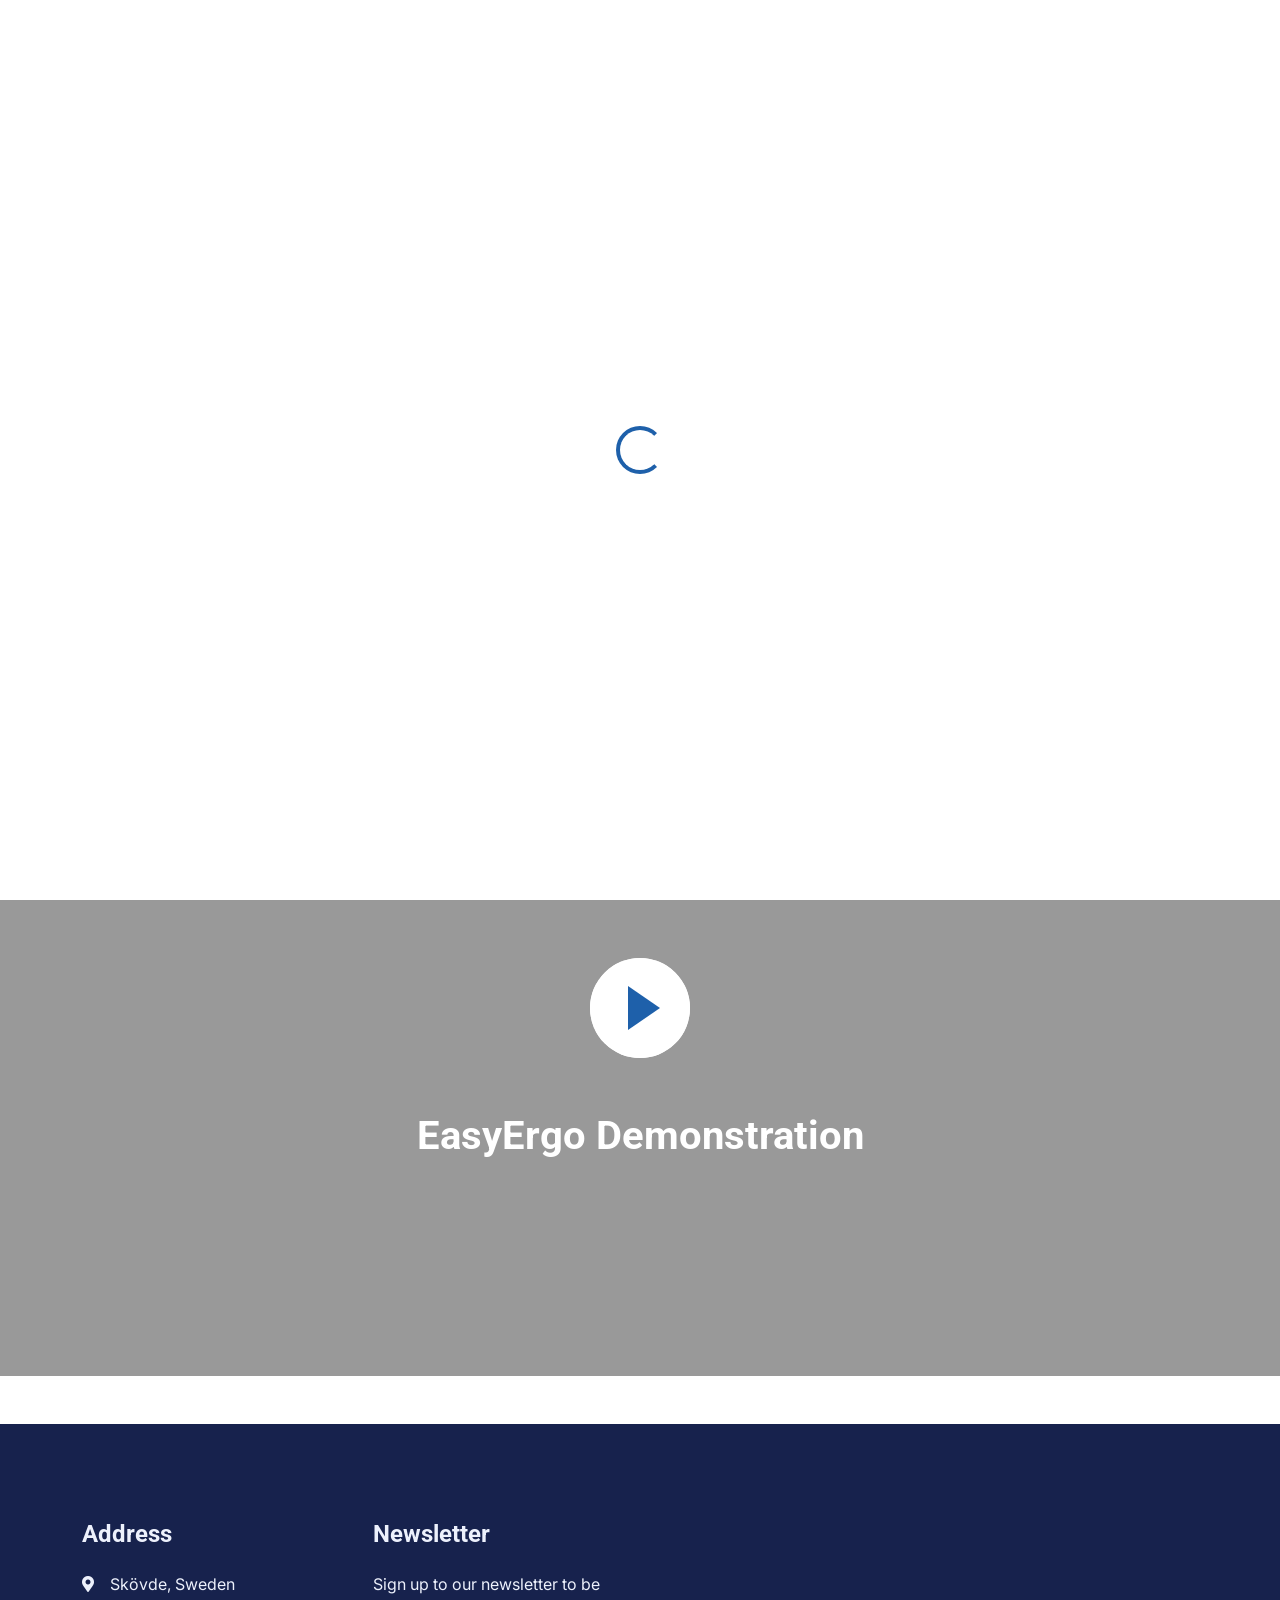
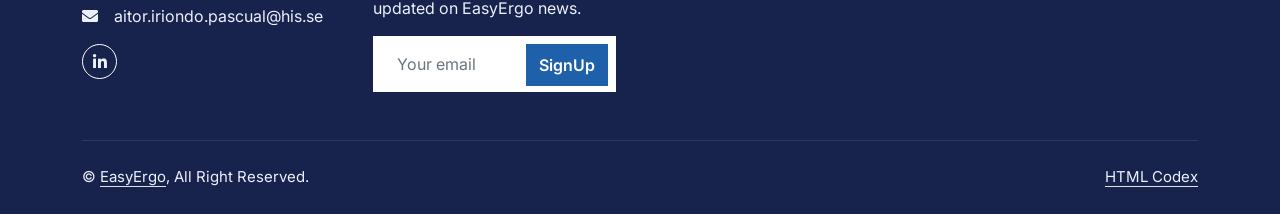
==== index.html @ 95f57f1a "Carrousel update" ====
<!DOCTYPE html>
<html lang="en">

<head>
    <meta charset="utf-8">
    <title>EasyErgo</title>
    <meta content="width=device-width, initial-scale=1.0" name="viewport">
    <meta content="" name="keywords">
    <meta content="" name="description">

    <!-- Favicon -->
    <link href="img/favicon.ico" rel="icon">

    <!-- Google Web Fonts -->
    <link rel="preconnect" href="https://fonts.googleapis.com">
    <link rel="preconnect" href="https://fonts.gstatic.com" crossorigin>
    <link href="https://fonts.googleapis.com/css2?family=Inter:wght@400;600&family=Roboto:wght@500;700&display=swap" rel="stylesheet">

    <!-- Icon Font Stylesheet -->
    <link href="https://cdnjs.cloudflare.com/ajax/libs/font-awesome/5.10.0/css/all.min.css" rel="stylesheet">
    <link href="https://cdn.jsdelivr.net/npm/bootstrap-icons@1.4.1/font/bootstrap-icons.css" rel="stylesheet">

    <!-- Libraries Stylesheet -->
    <link href="lib/animate/animate.min.css" rel="stylesheet">
    <link href="lib/owlcarousel/assets/owl.carousel.min.css" rel="stylesheet">
    <link href="lib/tempusdominus/css/tempusdominus-bootstrap-4.min.css" rel="stylesheet" />

    <!-- Customized Bootstrap Stylesheet -->
    <link href="css/bootstrap.min.css" rel="stylesheet">

    <!-- Template Stylesheet -->
    <link href="css/style.css" rel="stylesheet">
</head>

<body>
    <!-- Spinner Start -->
    <div id="spinner" class="show bg-white position-fixed translate-middle w-100 vh-100 top-50 start-50 d-flex align-items-center justify-content-center">
        <div class="spinner-border text-primary" style="width: 3rem; height: 3rem;" role="status">
            <span class="sr-only">Loading...</span>
        </div>
    </div>
    <!-- Spinner End -->


    <!-- Topbar Start -->
    <div class="container-fluid bg-light d-none d-lg-block">
        <div class="row align-items-center top-bar">
            <div class="col-lg-3 col-md-12 text-center text-lg-start">
                <a href="" class="navbar-brand m-0 p-0">
                    <h1 class="text-primary m-0">EasyErgo</h1>
                </a>
            </div>
            <div class="col-lg-9 col-md-12 text-end">
                <div class="h-100 d-inline-flex align-items-center me-4">
                    <i class="fa fa-map-marker-alt text-primary me-2"></i>
                    <p class="m-0">Skövde, Sweden</p>
                </div>
                <div class="h-100 d-inline-flex align-items-center me-4">
                    <i class="far fa-envelope-open text-primary me-2"></i>
                    <p class="m-0">aitor.iriondo.pascual@his.se</p>
                </div>
                <div class="h-100 d-inline-flex align-items-center">
                    <!--<a class="btn btn-sm-square bg-white text-primary me-1" href=""><i class="fab fa-facebook-f"></i></a>-->
                    <!--<a class="btn btn-sm-square bg-white text-primary me-1" href=""><i class="fab fa-twitter"></i></a>-->
                    <a class="btn btn-sm-square bg-white text-primary me-1" href="https://www.linkedin.com/in/aitor-iriondo-pascual-78670143"><i class="fab fa-linkedin-in"></i></a>
                    <!--<a class="btn btn-sm-square bg-white text-primary me-0" href=""><i class="fab fa-instagram"></i></a>-->
                </div>
            </div>
        </div>
    </div>
    <!-- Topbar End -->


    <!-- Navbar Start -->
    <div class="container-fluid nav-bar bg-light">
        <nav class="navbar navbar-expand-lg navbar-light bg-white p-3 py-lg-0 px-lg-4">
            <a href="" class="navbar-brand d-flex align-items-center m-0 p-0 d-lg-none">
                <h1 class="text-primary m-0">EasyErgo</h1>
            </a>
            <button class="navbar-toggler" type="button" data-bs-toggle="collapse" data-bs-target="#navbarCollapse">
                <span class="fa fa-bars"></span>
            </button>
            <div class="collapse navbar-collapse" id="navbarCollapse">
                <div class="navbar-nav me-auto">
                    <a href="index.html" class="nav-item nav-link active">Home</a>
                    <a href="about.html" class="nav-item nav-link">About us</a>
                    <a href="contact.html" class="nav-item nav-link">Contact</a>
                    <a href="https://dashboard.easy-ergo.co" class="nav-item nav-link">Dashboard</a>
                </div>
            </div>
        </nav>
    </div>
    <!-- Navbar End -->


    <!-- Carousel Start -->
    <div class="container-fluid p-0 mb-5">
        <div class="owl-carousel header-carousel position-relative">
            <div class="owl-carousel-item position-relative">
                <img class="img-fluid" src="img/background.png" alt="">
                <div class="position-absolute top-0 start-0 w-100 h-100 d-flex align-items-center" style="background: rgba(0, 0, 0, .4);">
                    <div class="container">
                        <div class="row justify-content-start">
                            <div class="col-10 col-lg-8">
                                <h5 class="text-white text-uppercase mb-3 animated slideInDown">EasyErgo</h5>
                                <h1 class="display-3 text-white animated slideInDown mb-4">A digital tool to support ergonomists</h1>
                            </div>
                        </div>
                    </div>
                </div>
            </div>
            <div class="owl-carousel-item position-relative">
                <img class="img-fluid" src="img/easyergo_app.JPG" alt="">
                <div class="position-absolute top-0 start-0 w-100 h-100 d-flex align-items-center" style="background: rgba(0, 0, 0, .4);">
                    <div class="container">
                        <div class="row justify-content-start">
                            <div class="col-10 col-lg-8">
                                <h5 class="text-white text-uppercase mb-3 animated slideInDown">EasyErgo</h5>
                                <h1 class="display-3 text-white animated slideInDown mb-4">A digital tool to support ergonomists</h1>
                            </div>
                        </div>
                    </div>
                </div>
            </div>
            <div class="owl-carousel-item position-relative">
                <img class="img-fluid" src="img/easysense.jpg" alt="">
                <div class="position-absolute top-0 start-0 w-100 h-100 d-flex align-items-center" style="background: rgba(0, 0, 0, .4);">
                    <div class="container">
                        <div class="row justify-content-start">
                            <div class="col-10 col-lg-8">
                                <h5 class="text-white text-uppercase mb-3 animated slideInDown">EasyErgo</h5>
                                <h1 class="display-3 text-white animated slideInDown mb-4">A digital tool to support ergonomists</h1>
                            </div>
                        </div>
                    </div>
                </div>
            </div>
            <div class="owl-carousel-item position-relative">
                <img class="img-fluid" src="img/easyergo_pcb.jpg" alt="">
                <div class="position-absolute top-0 start-0 w-100 h-100 d-flex align-items-center" style="background: rgba(0, 0, 0, .4);">
                    <div class="container">
                        <div class="row justify-content-start">
                            <div class="col-10 col-lg-8">
                                <h5 class="text-white text-uppercase mb-3 animated slideInDown">EasyErgo</h5>
                                <h1 class="display-3 text-white animated slideInDown mb-4">A digital tool to support ergonomists</h1>
                            </div>
                        </div>
                    </div>
                </div>
            </div>
        </div>
    </div>
    <!-- Carousel End -->


    <!-- About Start -->
    <div class="container-xxl py-5">
        <div class="container">
            <div class="row g-5">
                <div class="col-lg-6 wow fadeInUp" data-wow-delay="0.1s">
                    <h6 class="text-secondary text-uppercase">About EasyErgo</h6>
                    <h1 class="mb-4">What is EasyErgo?</h1>
                    <p class="mb-4">EasyErgo is an application available for android tablets. It allows automating the process of performing ergonomics evaluation methods by implementing algorithms that automatically process the data input from ergonomists. </p><p class="mb-4">EasyErgo allows to perform ergonomics evaluations to improve the workers’ physical well-being. It allows companies to make early assessments and avoid work-related musculoskeletal injuries in workers by changing the tasks and/or their workplace. </p>
                </div>
                <div class="col-lg-6 pt-4" style="min-height: 500px;">
                    <div class="position-relative h-100 wow fadeInUp" data-wow-delay="0.5s">
                        <img class="position-absolute img-fluid w-100 h-100" src="img/tablet_easyergo.png" style="object-fit: cover; padding: 0 0 50px 100px;" alt="">
                        <!-- <img class="position-absolute start-0 bottom-0 img-fluid bg-white pt-2 pe-2 w-50 h-50" src="img/about-2.jpg" style="object-fit: cover;" alt=""> -->
                    </div>
                </div>
            </div>
        </div>
    </div>
    <!-- About End -->

    <!-- Service Start -->
   
    <!-- Service End -->


    <!-- Booking Start -->
    <div class="container-fluid my-5 px-0">
        <div class="video wow fadeInUp" data-wow-delay="0.1s">
            <button type="button" class="btn-play" data-bs-toggle="modal" data-src="https://www.youtube.com/embed/DWRcNpR6Kdc" data-bs-target="#videoModal">
                <span></span>
            </button>

            <div class="modal fade" id="videoModal" tabindex="-1" aria-labelledby="exampleModalLabel" aria-hidden="true">
                <div class="modal-dialog">
                    <div class="modal-content rounded-0">
                        <div class="modal-header">
                            <h5 class="modal-title" id="exampleModalLabel">Youtube Video</h5>
                            <button type="button" class="btn-close" data-bs-dismiss="modal" aria-label="Close"></button>
                        </div>
                        <div class="modal-body">
                            <!-- 16:9 aspect ratio -->
                            <div class="ratio ratio-16x9">
                                <iframe class="embed-responsive-item" src="" id="video" allowfullscreen allowscriptaccess="always"
                                    allow="autoplay"></iframe>
                            </div>
                        </div>
                    </div>
                </div>
            </div>

            <h1 class="text-white mb-4">EasyErgo Demonstration</h1>
        </div>
    </div>
    <!-- Booking End -->

    <!-- Footer Start -->
    <div class="container-fluid bg-dark text-light footer pt-5 mt-5 wow fadeIn" data-wow-delay="0.1s">
        <div class="container py-5">
            <div class="row g-5">
                <div class="col-lg-3 col-md-6">
                    <h4 class="text-light mb-4">Address</h4>
                    <p class="mb-2"><i class="fa fa-map-marker-alt me-3"></i>Skövde, Sweden</p>
                    <!-- <p class="mb-2"><i class="fa fa-phone-alt me-3"></i>+012 345 67890</p> -->
                    <p class="mb-2"><i class="fa fa-envelope me-3"></i>aitor.iriondo.pascual@his.se</p>
                    <div class="d-flex pt-2">
                        <!--<a class="btn btn-outline-light btn-social" href=""><i class="fab fa-twitter"></i></a>-->
                        <!--<a class="btn btn-outline-light btn-social" href=""><i class="fab fa-facebook-f"></i></a>-->
                        <!--<a class="btn btn-outline-light btn-social" href=""><i class="fab fa-youtube"></i></a>-->
                        <a class="btn btn-outline-light btn-social" href="https://www.linkedin.com/in/aitor-iriondo-pascual-78670143"><i class="fab fa-linkedin-in"></i></a>
                    </div>
                </div>
                <div class="col-lg-3 col-md-6">
                    <h4 class="text-light mb-4">Newsletter</h4>
                    <p>Sign up to our newsletter to be updated on EasyErgo news.</p>
                    <div class="position-relative mx-auto" style="max-width: 400px;">
                        <input class="form-control border-0 w-100 py-3 ps-4 pe-5" type="text" placeholder="Your email">
                        <button type="button" class="btn btn-primary py-2 position-absolute top-0 end-0 mt-2 me-2">SignUp</button>
                    </div>
                </div>
            </div>
        </div>
        <div class="container">
            <div class="copyright">
                <div class="row">
                    <div class="col-md-6 text-center text-md-start mb-3 mb-md-0">
                        &copy; <a class="border-bottom" href="#">EasyErgo</a>, All Right Reserved.
                    </div>
                    <div class="col-md-6 text-center text-md-end">
                        <!--/*** This template is free as long as you keep the footer author’s credit link/attribution link/backlink. If you'd like to use the template without the footer author’s credit link/attribution link/backlink, you can purchase the Credit Removal License from "https://htmlcodex.com/credit-removal". Thank you for your support. ***/-->
                        <a class="border-bottom" href="https://htmlcodex.com">HTML Codex</a>
                    </div>
                </div>
            </div>
        </div>
    </div>
    <!-- Footer End -->


    <!-- Back to Top -->
    <a href="#" class="btn btn-lg btn-primary btn-lg-square rounded-0 back-to-top"><i class="bi bi-arrow-up"></i></a>


    <!-- JavaScript Libraries -->
    <script src="https://code.jquery.com/jquery-3.4.1.min.js"></script>
    <script src="https://cdn.jsdelivr.net/npm/bootstrap@5.0.0/dist/js/bootstrap.bundle.min.js"></script>
    <script src="lib/wow/wow.min.js"></script>
    <script src="lib/easing/easing.min.js"></script>
    <script src="lib/waypoints/waypoints.min.js"></script>
    <script src="lib/counterup/counterup.min.js"></script>
    <script src="lib/owlcarousel/owl.carousel.min.js"></script>
    <script src="lib/tempusdominus/js/moment.min.js"></script>
    <script src="lib/tempusdominus/js/moment-timezone.min.js"></script>
    <script src="lib/tempusdominus/js/tempusdominus-bootstrap-4.min.js"></script>

    <!-- Template Javascript -->
    <script src="js/main.js"></script>
</body>

</html>
---- css/style.css ----
/********** Template CSS **********/
:root {
    --primary: #1E60AA;
    --secondary: #FF4917;
    --light: #EDF1FC;
    --dark: #17224D;
}

.fw-medium {
    font-weight: 600 !important;
}

.back-to-top {
    position: fixed;
    display: none;
    right: 45px;
    bottom: 45px;
    z-index: 99;
}


/*** Spinner ***/
#spinner {
    opacity: 0;
    visibility: hidden;
    transition: opacity .5s ease-out, visibility 0s linear .5s;
    z-index: 99999;
}

#spinner.show {
    transition: opacity .5s ease-out, visibility 0s linear 0s;
    visibility: visible;
    opacity: 1;
}


/*** Button ***/
.btn {
    font-weight: 600;
    transition: .5s;
}

.btn.btn-primary,
.btn.btn-secondary {
    color: #FFFFFF;
}

.btn-square {
    width: 38px;
    height: 38px;
}

.btn-sm-square {
    width: 32px;
    height: 32px;
}

.btn-lg-square {
    width: 48px;
    height: 48px;
}

.btn-square,
.btn-sm-square,
.btn-lg-square {
    padding: 0;
    display: flex;
    align-items: center;
    justify-content: center;
    font-weight: normal;
}


/*** Navbar ***/
.top-bar {
    height: 75px;
    padding: 0 4rem;
}

.nav-bar {
    position: relative;
    padding: 0 4.75rem;
    transition: .5s;
    z-index: 9999;
}

.nav-bar.sticky-top {
    position: sticky;
    padding: 0;
    z-index: 9999;
}

.navbar .dropdown-toggle::after {
    border: none;
    content: "\f107";
    font-family: "Font Awesome 5 Free";
    font-weight: 900;
    vertical-align: middle;
    margin-left: 8px;
}

.navbar-light .navbar-nav .nav-link {
    margin-right: 30px;
    padding: 25px 0;
    color: var(--dark);
    font-size: 15px;
    font-weight: 600;
    text-transform: uppercase;
    outline: none;
}

.navbar-light .navbar-nav .nav-link:hover,
.navbar-light .navbar-nav .nav-link.active {
    color: var(--primary);
}

@media (max-width: 991.98px) {
    .nav-bar {
        padding: 0;
    }

    .navbar-light .navbar-nav .nav-link  {
        margin-right: 0;
        padding: 10px 0;
    }

    .navbar-light .navbar-nav {
        margin-top: 1rem;
        padding-top: 1rem;
        border-top: 1px solid #EEEEEE;
    }
}

@media (min-width: 992px) {
    .navbar .nav-item .dropdown-menu {
        display: block;
        border: none;
        margin-top: 0;
        top: 150%;
        opacity: 0;
        visibility: hidden;
        transition: .5s;
    }

    .navbar .nav-item:hover .dropdown-menu {
        top: 100%;
        visibility: visible;
        transition: .5s;
        opacity: 1;
    }
}


/*** Header ***/
.header-carousel .container,
.page-header .container {
    position: relative;
    padding: 45px 0 45px 35px;
    border-left: 15px solid #FFFFFF;
}

.header-carousel .container::before,
.header-carousel .container::after,
.page-header .container::before,
.page-header .container::after {
    position: absolute;
    content: "";
    top: 0;
    left: 0;
    width: 100px;
    height: 15px;
    background: #FFFFFF;
}

.header-carousel .container::after,
.page-header .container::after {
    top: 100%;
    margin-top: -15px;
}

@media (max-width: 768px) {
    .header-carousel .owl-carousel-item {
        position: relative;
        min-height: 500px;
    }
    
    .header-carousel .owl-carousel-item img {
        position: absolute;
        width: 100%;
        height: 100%;
        object-fit: cover;
    }

    .header-carousel .owl-carousel-item h5,
    .header-carousel .owl-carousel-item p {
        font-size: 14px !important;
        font-weight: 400 !important;
    }

    .header-carousel .owl-carousel-item h1 {
        font-size: 30px;
        font-weight: 600;
    }
}

.header-carousel .owl-nav {
    position: absolute;
    top: 50%;
    right: 8%;
    transform: translateY(-50%);
    display: flex;
    flex-direction: column;
}

.header-carousel .owl-nav .owl-prev,
.header-carousel .owl-nav .owl-next {
    margin: 7px 0;
    width: 45px;
    height: 45px;
    display: flex;
    align-items: center;
    justify-content: center;
    color: #FFFFFF;
    background: transparent;
    border: 1px solid #FFFFFF;
    border-radius: 45px;
    font-size: 22px;
    transition: .5s;
}

.header-carousel .owl-nav .owl-prev:hover,
.header-carousel .owl-nav .owl-next:hover {
    background: var(--primary);
    border-color: var(--primary);
}

.page-header {
    background: linear-gradient(rgba(0, 0, 0, .4), rgba(0, 0, 0, .4)), url(../img/bg.jpg) center center no-repeat;
    background-size: cover;
}

.breadcrumb-item + .breadcrumb-item::before {
    color: var(--light);
}


/*** Facts ***/
.fact {
    background: linear-gradient(rgba(0, 0, 0, .4), rgba(0, 0, 0, .4)), url(../img/bg.jpg) center center no-repeat;
    background-size: cover;
}


/*** Service ***/
.service-item-top img {
    transition: .5s;
}

.service-item-top:hover img {
    transform: scale(1.1);
}

.service-carousel .owl-dots {
    margin-top: 24px;
    display: flex;
    align-items: flex-end;
    justify-content: center;
}

.service-carousel .owl-dot {
    position: relative;
    display: inline-block;
    margin: 0 5px;
    width: 15px;
    height: 15px;
    background: var(--primary);
    border: 5px solid var(--light);
    transition: .5s;
}

.service-carousel .owl-dot.active {
    background: var(--light);
    border-color: var(--primary);
}


/*** Booking ***/
.video {
    position: relative;
    padding: 8rem 0 12rem 0;
    background: linear-gradient(rgba(0, 0, 0, .4), rgba(0, 0, 0, .4)), url(../img/carousel-1.jpg) center center no-repeat;
    background-size: cover;
    display: flex;
    flex-direction: column;
    align-items: center;
    justify-content: center;
}

.video .btn-play {
    position: relative;
    box-sizing: content-box;
    display: block;
    width: 32px;
    height: 44px;
    border-radius: 50%;
    border: none;
    outline: none;
    padding: 18px 20px 18px 28px;
    margin-bottom: 4rem;
}

.video .btn-play:before {
    content: "";
    position: absolute;
    z-index: 0;
    left: 50%;
    top: 50%;
    transform: translateX(-50%) translateY(-50%);
    display: block;
    width: 100px;
    height: 100px;
    background: #FFFFFF;
    border-radius: 50%;
    animation: pulse-border 1500ms ease-out infinite;
}

.video .btn-play:after {
    content: "";
    position: absolute;
    z-index: 1;
    left: 50%;
    top: 50%;
    transform: translateX(-50%) translateY(-50%);
    display: block;
    width: 100px;
    height: 100px;
    background: #FFFFFF;
    border-radius: 50%;
    transition: all 200ms;
}

.video .btn-play img {
    position: relative;
    z-index: 3;
    max-width: 100%;
    width: auto;
    height: auto;
}

.video .btn-play span {
    display: block;
    position: relative;
    z-index: 3;
    width: 0;
    height: 0;
    border-left: 32px solid var(--primary);
    border-top: 22px solid transparent;
    border-bottom: 22px solid transparent;
}

@keyframes pulse-border {
    0% {
        transform: translateX(-50%) translateY(-50%) translateZ(0) scale(1);
        opacity: 1;
    }

    100% {
        transform: translateX(-50%) translateY(-50%) translateZ(0) scale(1.5);
        opacity: 0;
    }
}

#videoModal {
    z-index: 99999;
}

#videoModal .modal-dialog {
    position: relative;
    max-width: 800px;
    margin: 60px auto 0 auto;
}

#videoModal .modal-body {
    position: relative;
    padding: 0px;
}

#videoModal .close {
    position: absolute;
    width: 30px;
    height: 30px;
    right: 0px;
    top: -30px;
    z-index: 999;
    font-size: 30px;
    font-weight: normal;
    color: #FFFFFF;
    background: #000000;
    opacity: 1;
}

.bootstrap-datetimepicker-widget.bottom {
    top: auto !important;
}

.bootstrap-datetimepicker-widget .table * {
    border-bottom-width: 0px;
}

.bootstrap-datetimepicker-widget .table th {
    font-weight: 500;
}

.bootstrap-datetimepicker-widget.dropdown-menu {
    padding: 10px;
    border-radius: 2px;
}

.bootstrap-datetimepicker-widget table td.active,
.bootstrap-datetimepicker-widget table td.active:hover {
    background: var(--primary);
}

.bootstrap-datetimepicker-widget table td.today::before {
    border-bottom-color: var(--primary);
}


/*** Team ***/
.team-item img {
    transition: .5s;
}

.team-item:hover img {
    transform: scale(1.1);
}

.team-item .team-text {
    height: 90px;
    overflow: hidden;
}

.team-item .team-text .bg-light,
.team-item .team-text .bg-primary {
    position: relative;
    height: 90px;
    display: flex;
    align-items: center;
    justify-content: center;
    flex-direction: column;
    transition: .5s;
}

.team-item .team-text .bg-primary {
    flex-direction: row;
}

.team-item:hover .team-text .bg-light {
    margin-top: -90px;
}

.team-item .team-text .bg-primary .btn {
    color: var(--primary);
    background: #FFFFFF;
}

.team-item .team-text .bg-primary .btn:hover {
    color: #FFFFFF;
    background: var(--secondary)
}


/*** Testimonial ***/
.testimonial-carousel .owl-item .testimonial-text,
.testimonial-carousel .owl-item.center .testimonial-text * {
    position: relative;
    transition: .5s;
}

.testimonial-carousel .owl-item.center .testimonial-text {
    background: var(--primary) !important;
}

.testimonial-carousel .owl-item.center .testimonial-text * {
    color: #FFFFFF !important;
}

.testimonial-carousel .owl-item .testimonial-text::after {
    position: absolute;
    content: "";
    width: 0;
    height: 0;
    left: 50%;
    bottom: -30px;
    transform: translateX(-50%);
    border: 15px solid;
    border-color: var(--light) transparent transparent transparent;
    transition: .5s;

}

.testimonial-carousel .owl-item.center .testimonial-text::after {
    border-color: var(--primary) transparent transparent transparent;
}

.testimonial-carousel .owl-nav {
    position: absolute;
    width: 350px;
    bottom: 100px;
    left: 50%;
    transform: translateX(-50%);
    display: flex;
    justify-content: space-between;
    opacity: 0;
    transition: .5s;
    z-index: 1;
}

.testimonial-carousel:hover .owl-nav {
    width: 300px;
    opacity: 1;
}

.testimonial-carousel .owl-nav .owl-prev,
.testimonial-carousel .owl-nav .owl-next {
    font-size: 30px;
    color: var(--primary);
}

.testimonial-carousel .owl-nav .owl-prev:hover,
.testimonial-carousel .owl-nav .owl-next:hover {
    color: var(--dark);
}


/*** Footer ***/
.footer .btn.btn-social {
    margin-right: 5px;
    width: 35px;
    height: 35px;
    display: flex;
    align-items: center;
    justify-content: center;
    color: var(--light);
    border: 1px solid #FFFFFF;
    border-radius: 35px;
    transition: .3s;
}

.footer .btn.btn-social:hover {
    color: var(--primary);
}

.footer .btn.btn-link {
    display: block;
    margin-bottom: 5px;
    padding: 0;
    text-align: left;
    color: #FFFFFF;
    font-size: 15px;
    font-weight: normal;
    text-transform: capitalize;
    transition: .3s;
}

.footer .btn.btn-link::before {
    position: relative;
    content: "\f105";
    font-family: "Font Awesome 5 Free";
    font-weight: 900;
    margin-right: 10px;
}

.footer .btn.btn-link:hover {
    letter-spacing: 1px;
    box-shadow: none;
}

.footer .copyright {
    padding: 25px 0;
    font-size: 15px;
    border-top: 1px solid rgba(256, 256, 256, .1);
}

.footer .copyright a {
    color: var(--light);
}
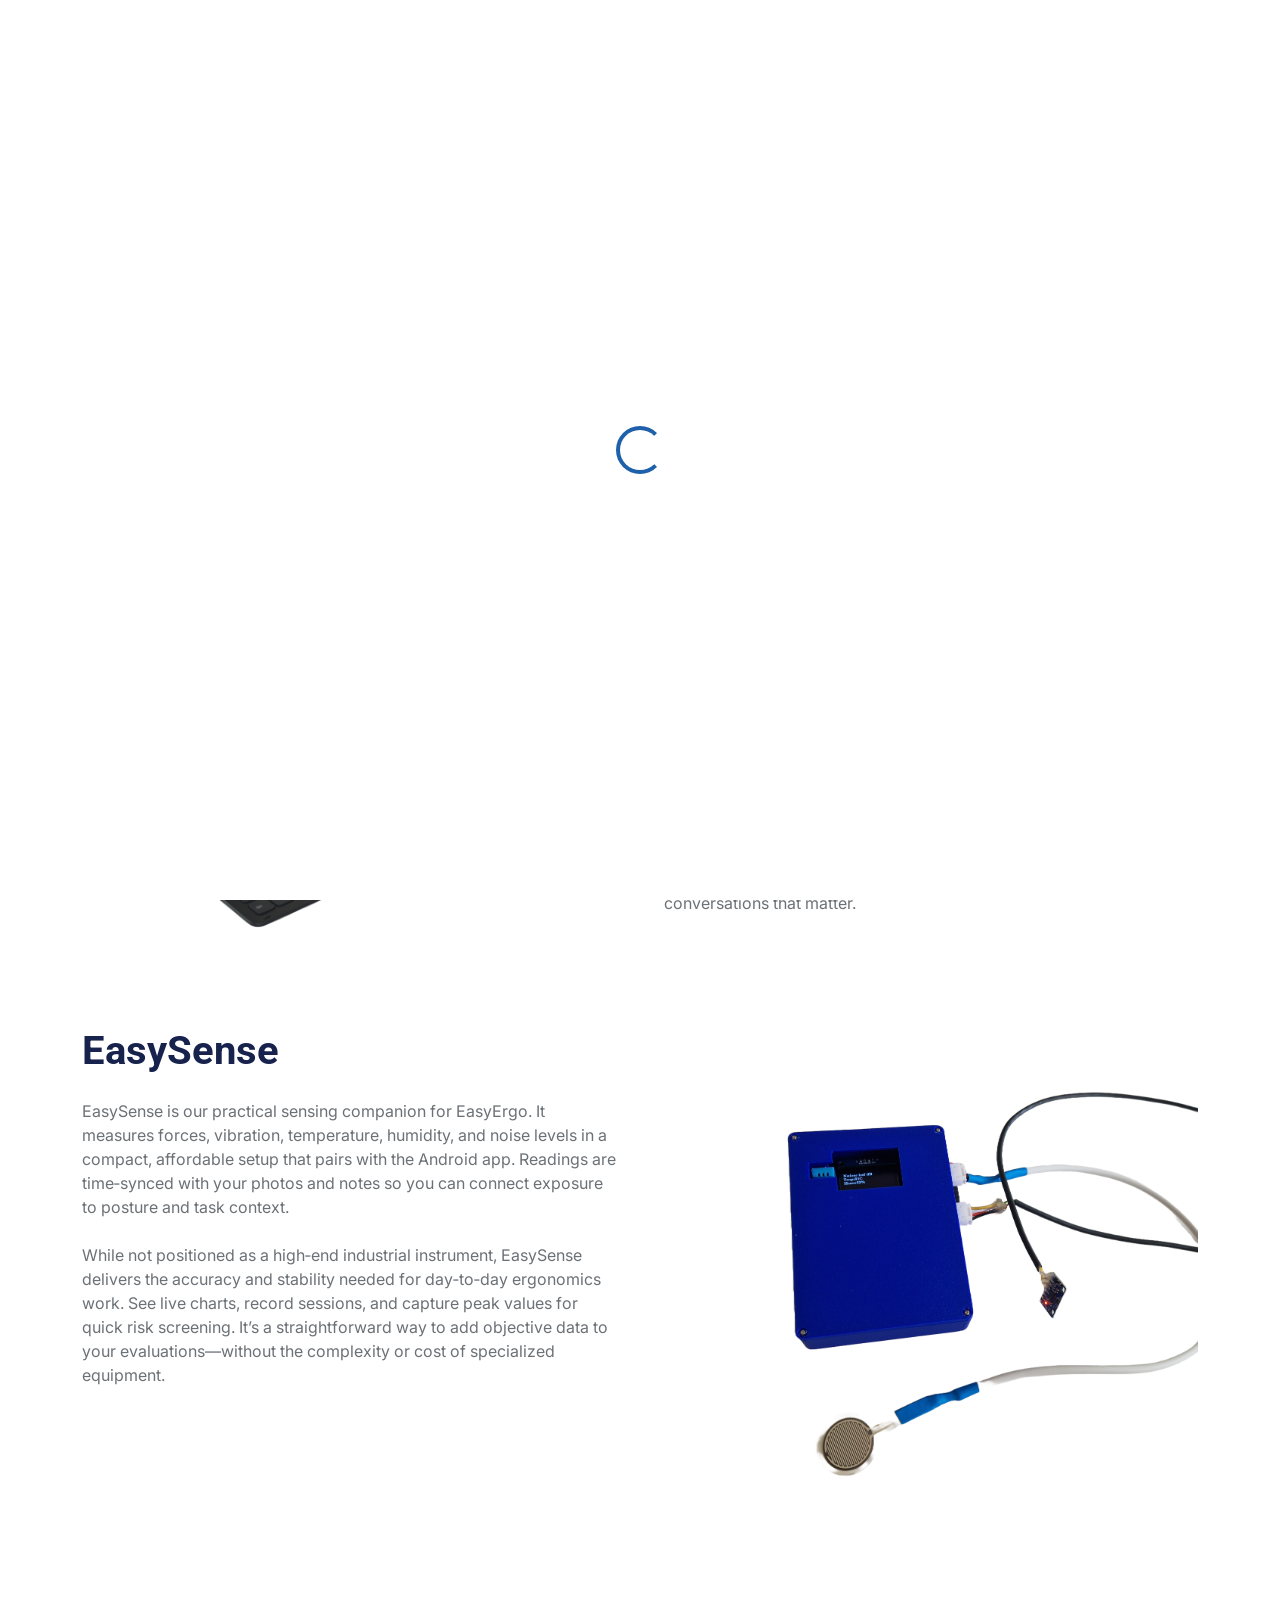
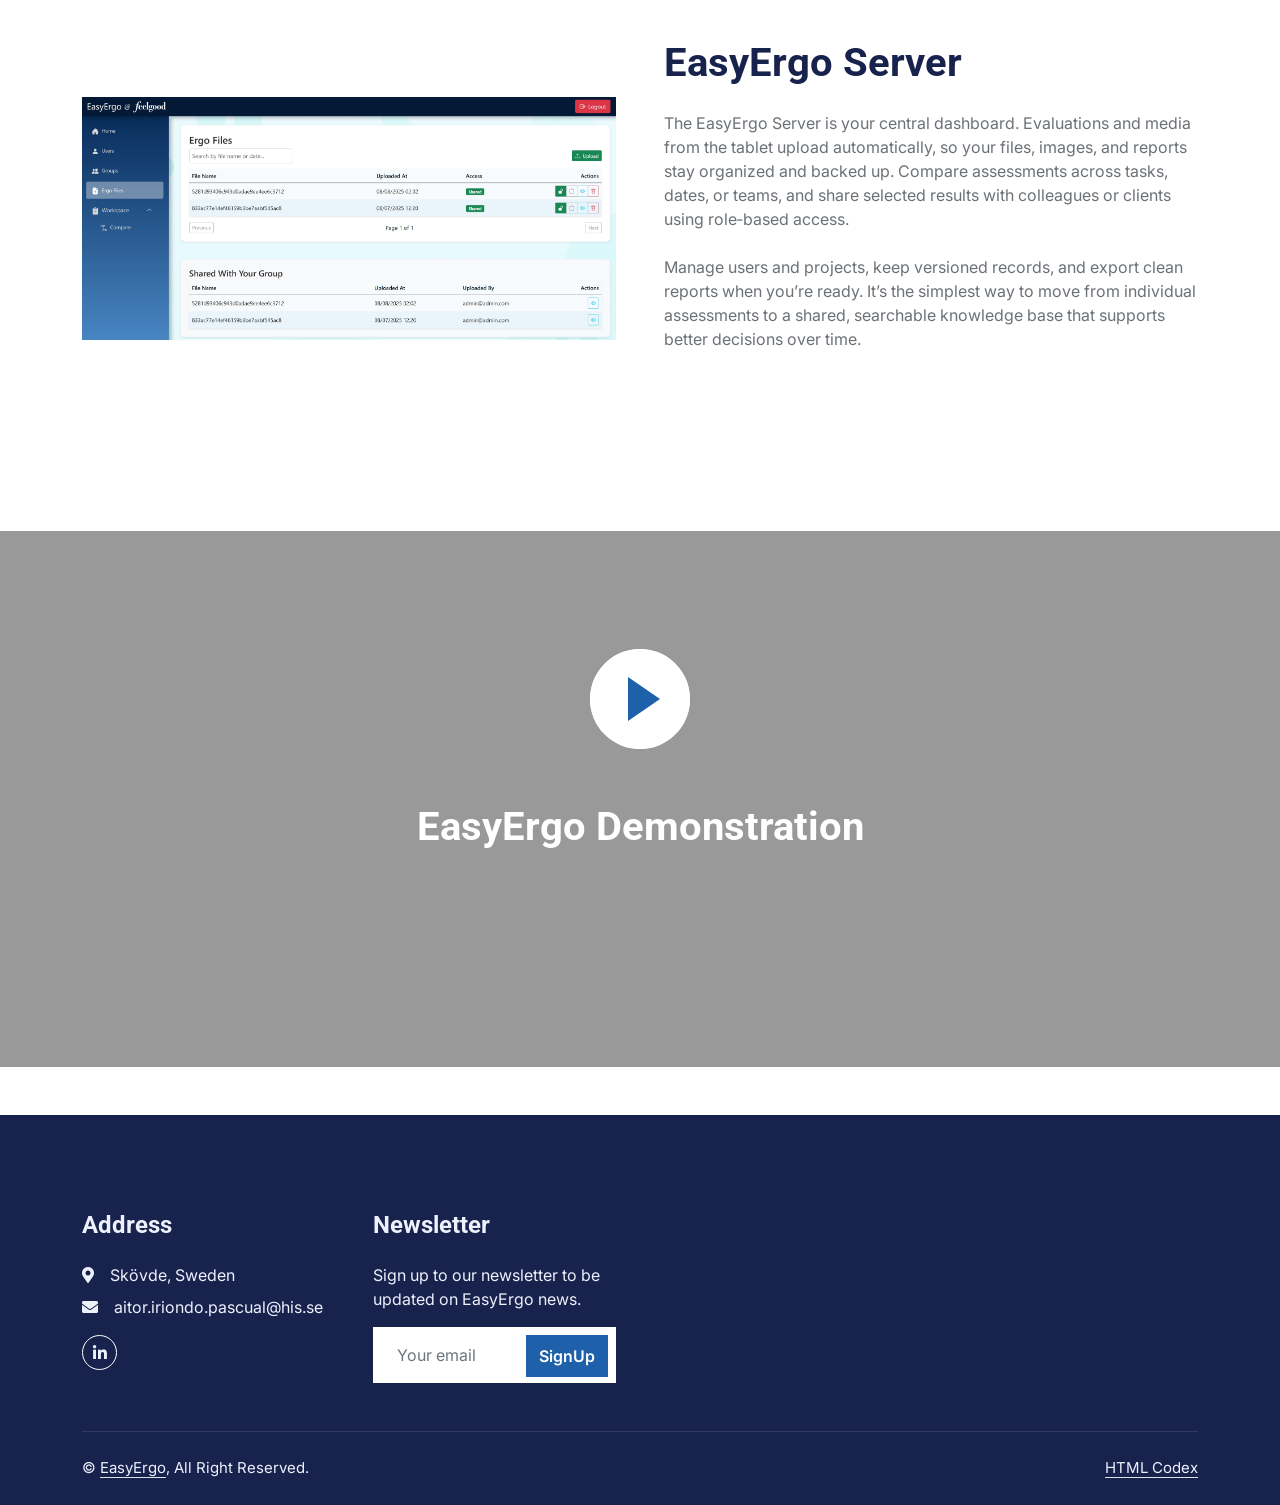
==== commit 0be21887: "Updated texts and images" ====
--- a/index.html
+++ b/index.html
@@ -92,8 +92,23 @@
     </div>
     <!-- Navbar End -->
 
-
     <!-- Carousel Start -->
+    <style>
+        /* Set fixed height for each slide */
+        .owl-carousel-item {
+            height: 600px; /* or any height you want */
+            position: relative;
+        }
+
+        /* Force image to fill the space and crop if needed */
+        .owl-carousel-item img {
+            height: 100%;
+            width: 100%;
+            object-fit: cover;
+            object-position: center;
+        }
+    </style>
+
     <div class="container-fluid p-0 mb-5">
         <div class="owl-carousel header-carousel position-relative">
             <div class="owl-carousel-item position-relative">
@@ -148,30 +163,133 @@
                     </div>
                 </div>
             </div>
+            <div class="owl-carousel-item position-relative">
+                <img class="img-fluid" src="img/easyergo_dashboard.jpg" alt="">
+                <div class="position-absolute top-0 start-0 w-100 h-100 d-flex align-items-center" style="background: rgba(0, 0, 0, .4);">
+                    <div class="container">
+                        <div class="row justify-content-start">
+                            <div class="col-10 col-lg-8">
+                                <h5 class="text-white text-uppercase mb-3 animated slideInDown">EasyErgo</h5>
+                                <h1 class="display-3 text-white animated slideInDown mb-4">A digital tool to support ergonomists</h1>
+                            </div>
+                        </div>
+                    </div>
+                </div>
+            </div>
         </div>
     </div>
     <!-- Carousel End -->
 
 
     <!-- About Start -->
-    <div class="container-xxl py-5">
+    <div class="container-xxl pt-1 pb-1">
+        <div class="container">
+            <div class="row g-5">
+                <div class="col-lg-12 wow fadeInUp" data-wow-delay="0.1s">
+                    <h6 class="text-secondary text-uppercase">About EasyErgo</h6>
+                    <h1 class="mb-4">What is EasyErgo?</h1>
+                    <p class="mb-4">
+                        EasyErgo was created to make ergonomics evaluations easier, faster, and more effective for professionals in the field.
+                        By introducing digital tools specifically designed for ergonomists, it combines the efficiency of mobile technology 
+                        with the precision of standardized assessment methods.<br><br>
+                        Our goal is to help you carry out evaluations in less time, add more objectivity through integrated measurements and AI-assisted 
+                        analysis, and keep all your work organized and accessible. Whether you’re assessing on-site or managing data across 
+                        multiple projects, EasyErgo turns digitalization into a practical advantage for better-managed, evidence-based ergonomics.
+                    </p>
+                </div>
+            </div>
+        </div>
+    </div>
+    <!-- About End -->
+    <!-- About (Section 2) Start -->
+    <div class="container-xxl pt-1 pb-1">
+    <div class="container">
+        <div class="row g-5 align-items-center">
+        <!-- IMAGE LEFT -->
+        <div class="col-lg-6 pt-4">
+        <!-- Give this a real height -->
+        <div class="position-relative" style="height: 520px;">
+            <img
+            class="position-absolute w-100 h-100 start-0 top-0"
+            src="img/easyergo_no_background.png"
+            alt="EasyErgo in action"
+            style="object-fit: contain; /* try 'cover' if you want full-bleed */"
+            >
+        </div>
+        </div>
+
+        <!-- TEXT RIGHT -->
+        <div class="col-lg-6 wow fadeInUp" data-wow-delay="0.5s">
+            <h1 class="mb-4">EasyErgo Android</h1>
+            <p class="mb-4">
+                      EasyErgo for Android is the ergonomist’s field tool. Capture photos, document the task, and run standard methods 
+          (e.g., RULA, REBA, QEC) right on the tablet—on site with workers or later in the office. Your work is saved locally 
+          and can sync to the EasyErgo Server whenever you’re online.<br><br>
+          Built‑in AI estimates human pose from images to pre‑fill key postures and automate parts of the evaluation while you 
+          keep full control over criteria and scoring. Re‑evaluate in seconds as conditions change, and use automatic picture 
+          description generation to speed up reporting. The result: faster, consistent assessments with less admin and more time 
+          for conversations that matter. </p>
+        </div>
+        </div>
+    </div>
+    </div>
+    <!-- About (Section 2) End -->
+    <!-- About (Section 3) Start -->
+         <div class="container-xxl pt-1 pb-1">
         <div class="container">
             <div class="row g-5">
                 <div class="col-lg-6 wow fadeInUp" data-wow-delay="0.1s">
-                    <h6 class="text-secondary text-uppercase">About EasyErgo</h6>
-                    <h1 class="mb-4">What is EasyErgo?</h1>
-                    <p class="mb-4">EasyErgo is an application available for android tablets. It allows automating the process of performing ergonomics evaluation methods by implementing algorithms that automatically process the data input from ergonomists. </p><p class="mb-4">EasyErgo allows to perform ergonomics evaluations to improve the workers’ physical well-being. It allows companies to make early assessments and avoid work-related musculoskeletal injuries in workers by changing the tasks and/or their workplace. </p>
+                    <h1 class="mb-4">EasySense</h1>
+                    <p class="mb-4">
+                    EasySense is our practical sensing companion for EasyErgo. It measures forces, vibration, temperature, humidity, and 
+                    noise levels in a compact, affordable setup that pairs with the Android app. Readings are time‑synced with your photos 
+                    and notes so you can connect exposure to posture and task context.<br><br>
+                    While not positioned as a high‑end industrial instrument, EasySense delivers the accuracy and stability needed for 
+                    day‑to‑day ergonomics work. See live charts, record sessions, and capture peak values for quick risk screening. It’s a 
+                    straightforward way to add objective data to your evaluations—without the complexity or cost of specialized equipment.
+                    </p>
                 </div>
                 <div class="col-lg-6 pt-4" style="min-height: 500px;">
                     <div class="position-relative h-100 wow fadeInUp" data-wow-delay="0.5s">
-                        <img class="position-absolute img-fluid w-100 h-100" src="img/tablet_easyergo.png" style="object-fit: cover; padding: 0 0 50px 100px;" alt="">
+                        <img class="position-absolute img-fluid w-100 h-100" src="img/easysense_no_background.png" style="object-fit: cover; padding: 0 0 50px 100px;" alt="">
                         <!-- <img class="position-absolute start-0 bottom-0 img-fluid bg-white pt-2 pe-2 w-50 h-50" src="img/about-2.jpg" style="object-fit: cover;" alt=""> -->
                     </div>
                 </div>
             </div>
         </div>
     </div>
-    <!-- About End -->
+    <!-- About (Section 3) End -->
+    <!-- About (Section 4) Start -->
+    <div class="container-xxl pt-1 pb-1">
+    <div class="container">
+        <div class="row g-5 align-items-center">
+        <!-- IMAGE LEFT -->
+        <div class="col-lg-6 pt-4">
+            <div class="position-relative" style="height: 520px;">
+                <img
+                class="position-absolute w-100 h-100 start-0 top-0"
+                src="img/easyergo_dashboard.jpg"
+                alt="EasyErgo in action"
+                style="object-fit: contain; /* try 'cover' if you want full-bleed */"
+                >
+            </div>
+        </div>
+
+        <!-- TEXT RIGHT -->
+        <div class="col-lg-6 wow fadeInUp" data-wow-delay="0.5s">
+            <h1 class="mb-4">EasyErgo Server</h1>
+            <p class="mb-4">
+                The EasyErgo Server is your central dashboard. Evaluations and media from the tablet upload automatically, so your 
+                files, images, and reports stay organized and backed up. Compare assessments across tasks, dates, or teams, and share 
+                selected results with colleagues or clients using role‑based access.<br><br>
+                Manage users and projects, keep versioned records, and export clean reports when you’re ready. It’s the simplest way 
+                to move from individual assessments to a shared, searchable knowledge base that supports better decisions over time.
+            </p>
+        </div>
+        </div>
+    </div>
+    </div>
+    <!-- About (Section 4) End -->
 
     <!-- Service Start -->
    
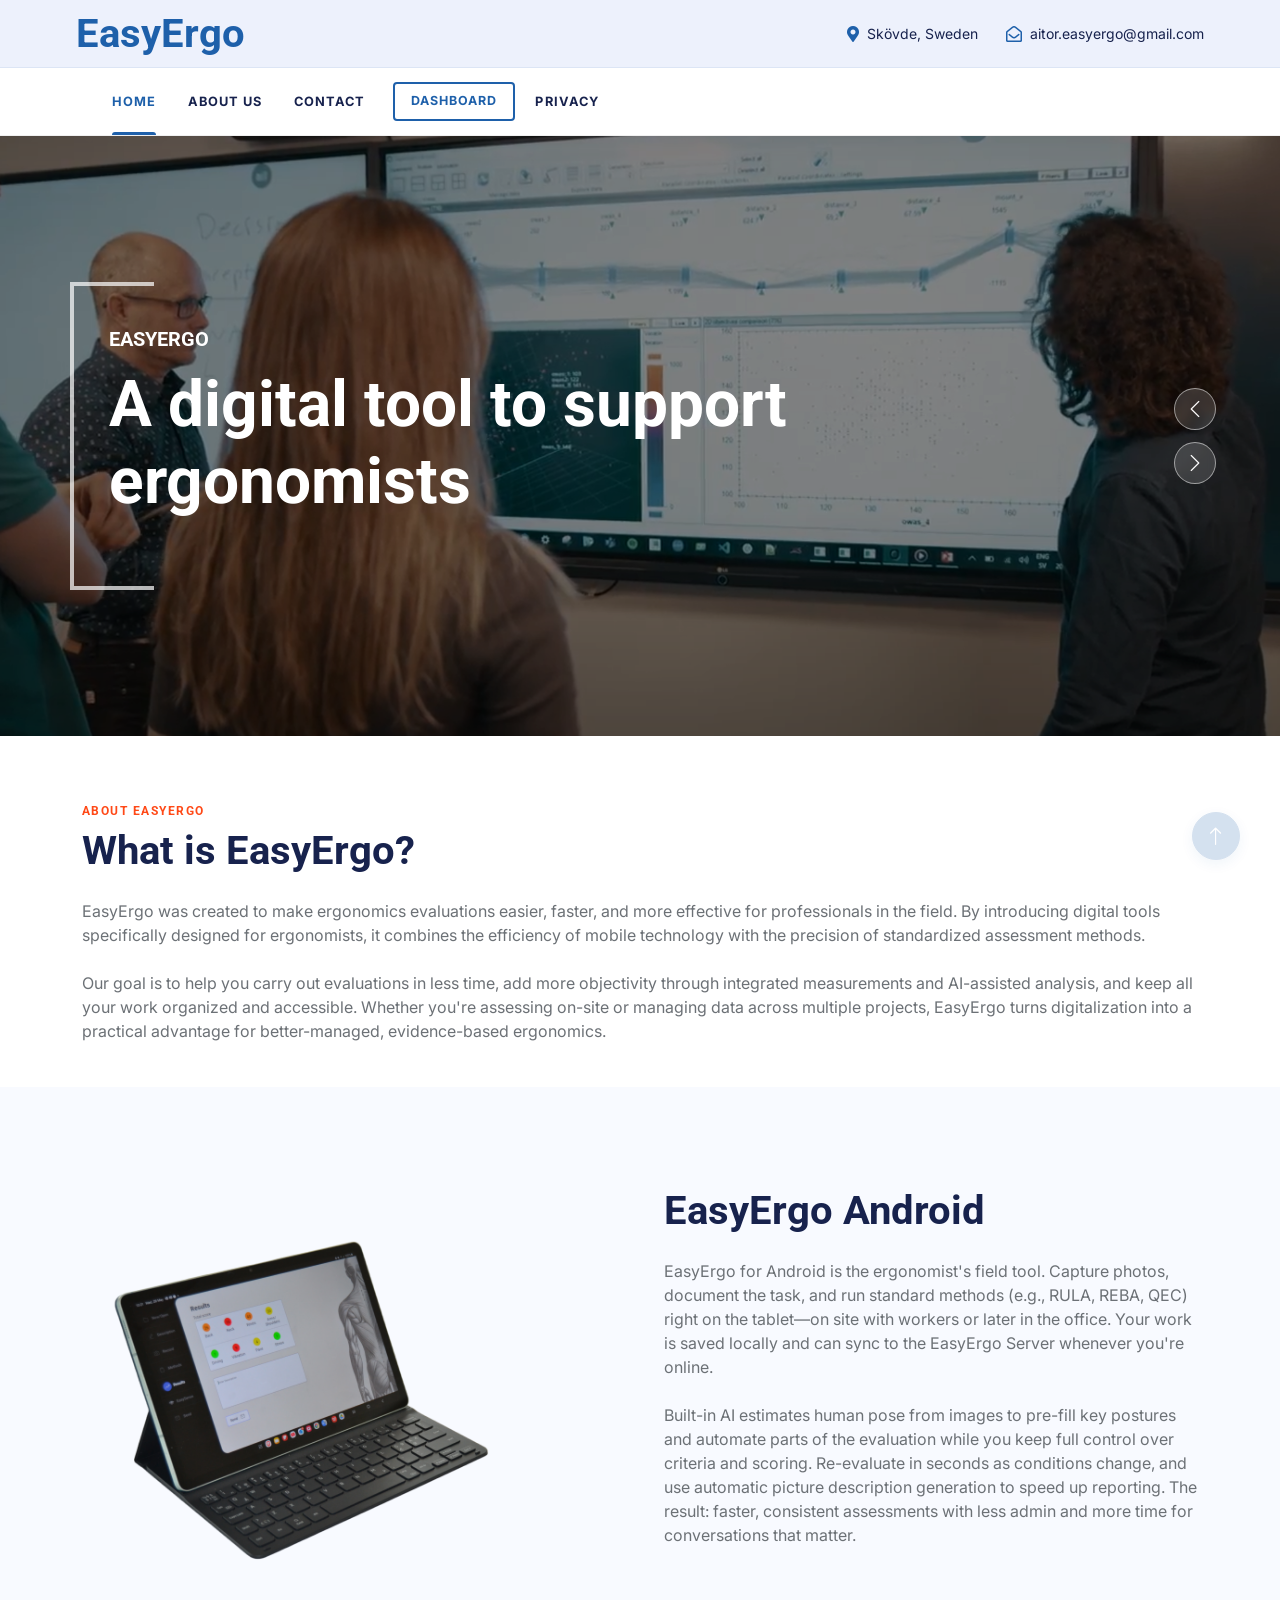
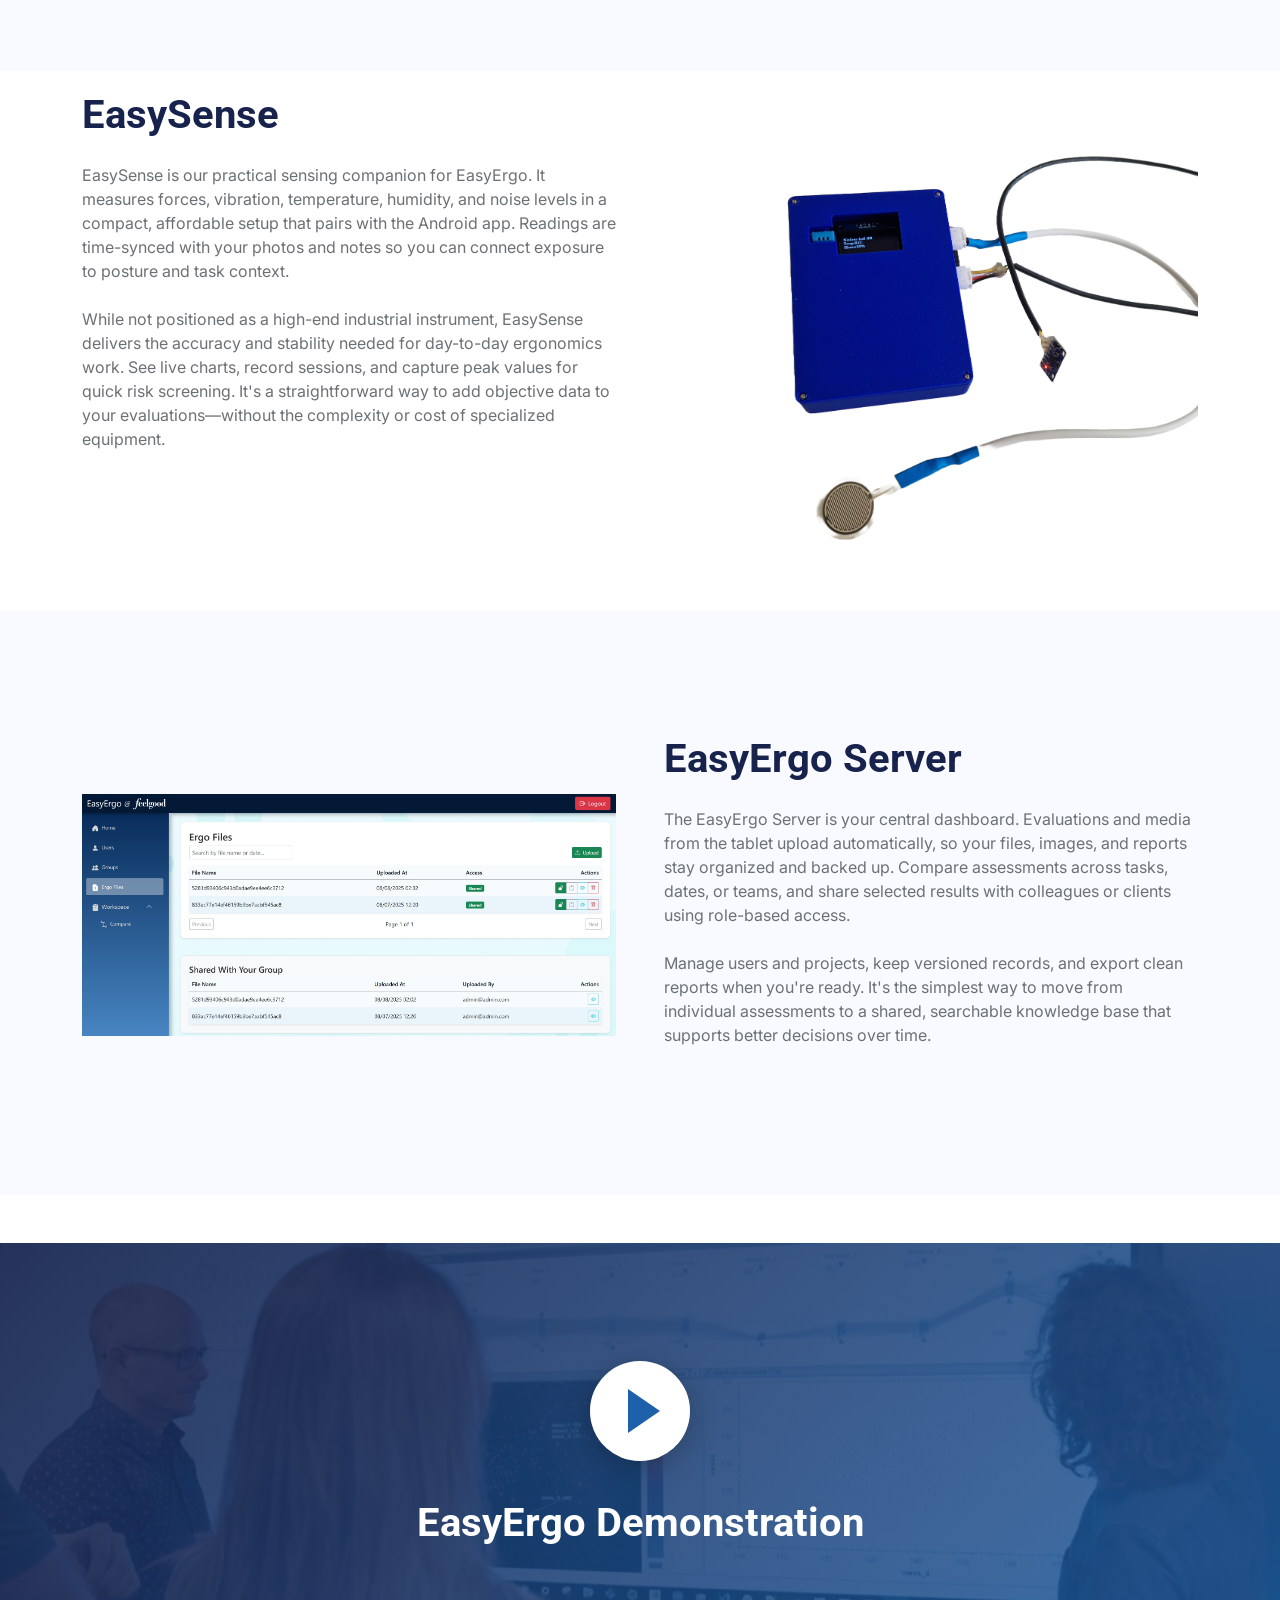
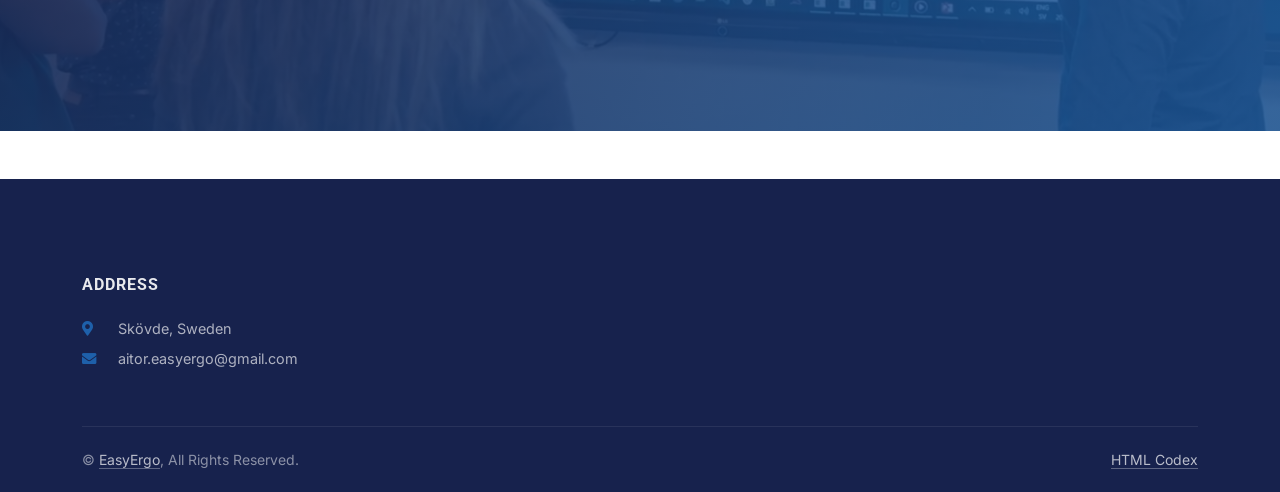
==== commit afabdd2c: "style updates" ====
--- a/index.html
+++ b/index.html
@@ -3,10 +3,10 @@
 
 <head>
     <meta charset="utf-8">
-    <title>EasyErgo</title>
+    <title>EasyErgo &mdash; Digital Ergonomics Assessment Tool</title>
     <meta content="width=device-width, initial-scale=1.0" name="viewport">
-    <meta content="" name="keywords">
-    <meta content="" name="description">
+    <meta content="ergonomics, workplace assessment, RULA, REBA, QEC, digital ergonomics, EasyErgo" name="keywords">
+    <meta content="EasyErgo is a digital platform for ergonomists — combining AI-assisted assessments, sensor data, and a central dashboard to make workplace evaluations faster and more effective." name="description">
 
     <!-- Favicon -->
     <link href="img/favicon.ico" rel="icon">
@@ -23,7 +23,6 @@
     <!-- Libraries Stylesheet -->
     <link href="lib/animate/animate.min.css" rel="stylesheet">
     <link href="lib/owlcarousel/assets/owl.carousel.min.css" rel="stylesheet">
-    <link href="lib/tempusdominus/css/tempusdominus-bootstrap-4.min.css" rel="stylesheet" />
 
     <!-- Customized Bootstrap Stylesheet -->
     <link href="css/bootstrap.min.css" rel="stylesheet">
@@ -46,24 +45,18 @@
     <div class="container-fluid bg-light d-none d-lg-block">
         <div class="row align-items-center top-bar">
             <div class="col-lg-3 col-md-12 text-center text-lg-start">
-                <a href="" class="navbar-brand m-0 p-0">
+                <a href="index.html" class="navbar-brand m-0 p-0">
                     <h1 class="text-primary m-0">EasyErgo</h1>
                 </a>
             </div>
             <div class="col-lg-9 col-md-12 text-end">
                 <div class="h-100 d-inline-flex align-items-center me-4">
                     <i class="fa fa-map-marker-alt text-primary me-2"></i>
-                    <p class="m-0">Skövde, Sweden</p>
-                </div>
-                <div class="h-100 d-inline-flex align-items-center me-4">
+                    <p class="m-0">Sk&ouml;vde, Sweden</p>
+                </div>
+                <div class="h-100 d-inline-flex align-items-center">
                     <i class="far fa-envelope-open text-primary me-2"></i>
-                    <p class="m-0">aitor.iriondo.pascual@his.se</p>
-                </div>
-                <div class="h-100 d-inline-flex align-items-center">
-                    <!--<a class="btn btn-sm-square bg-white text-primary me-1" href=""><i class="fab fa-facebook-f"></i></a>-->
-                    <!--<a class="btn btn-sm-square bg-white text-primary me-1" href=""><i class="fab fa-twitter"></i></a>-->
-                    <a class="btn btn-sm-square bg-white text-primary me-1" href="https://www.linkedin.com/in/aitor-iriondo-pascual-78670143"><i class="fab fa-linkedin-in"></i></a>
-                    <!--<a class="btn btn-sm-square bg-white text-primary me-0" href=""><i class="fab fa-instagram"></i></a>-->
+                    <p class="m-0">aitor.easyergo@gmail.com</p>
                 </div>
             </div>
         </div>
@@ -74,7 +67,7 @@
     <!-- Navbar Start -->
     <div class="container-fluid nav-bar bg-light">
         <nav class="navbar navbar-expand-lg navbar-light bg-white p-3 py-lg-0 px-lg-4">
-            <a href="" class="navbar-brand d-flex align-items-center m-0 p-0 d-lg-none">
+            <a href="index.html" class="navbar-brand d-flex align-items-center m-0 p-0 d-lg-none">
                 <h1 class="text-primary m-0">EasyErgo</h1>
             </a>
             <button class="navbar-toggler" type="button" data-bs-toggle="collapse" data-bs-target="#navbarCollapse">
@@ -86,6 +79,7 @@
                     <a href="about.html" class="nav-item nav-link">About us</a>
                     <a href="contact.html" class="nav-item nav-link">Contact</a>
                     <a href="https://dashboard.easy-ergo.co" class="nav-item nav-link">Dashboard</a>
+                    <a href="privacy.html" class="nav-item nav-link">Privacy</a>
                 </div>
             </div>
         </nav>
@@ -93,26 +87,10 @@
     <!-- Navbar End -->
 
     <!-- Carousel Start -->
-    <style>
-        /* Set fixed height for each slide */
-        .owl-carousel-item {
-            height: 600px; /* or any height you want */
-            position: relative;
-        }
-
-        /* Force image to fill the space and crop if needed */
-        .owl-carousel-item img {
-            height: 100%;
-            width: 100%;
-            object-fit: cover;
-            object-position: center;
-        }
-    </style>
-
     <div class="container-fluid p-0 mb-5">
         <div class="owl-carousel header-carousel position-relative">
             <div class="owl-carousel-item position-relative">
-                <img class="img-fluid" src="img/background.png" alt="">
+                <img class="img-fluid" src="img/background.png" alt="EasyErgo hero background">
                 <div class="position-absolute top-0 start-0 w-100 h-100 d-flex align-items-center" style="background: rgba(0, 0, 0, .4);">
                     <div class="container">
                         <div class="row justify-content-start">
@@ -125,52 +103,52 @@
                 </div>
             </div>
             <div class="owl-carousel-item position-relative">
-                <img class="img-fluid" src="img/easyergo_app.JPG" alt="">
-                <div class="position-absolute top-0 start-0 w-100 h-100 d-flex align-items-center" style="background: rgba(0, 0, 0, .4);">
-                    <div class="container">
-                        <div class="row justify-content-start">
-                            <div class="col-10 col-lg-8">
-                                <h5 class="text-white text-uppercase mb-3 animated slideInDown">EasyErgo</h5>
-                                <h1 class="display-3 text-white animated slideInDown mb-4">A digital tool to support ergonomists</h1>
-                            </div>
-                        </div>
-                    </div>
-                </div>
-            </div>
-            <div class="owl-carousel-item position-relative">
-                <img class="img-fluid" src="img/easysense.jpg" alt="">
-                <div class="position-absolute top-0 start-0 w-100 h-100 d-flex align-items-center" style="background: rgba(0, 0, 0, .4);">
-                    <div class="container">
-                        <div class="row justify-content-start">
-                            <div class="col-10 col-lg-8">
-                                <h5 class="text-white text-uppercase mb-3 animated slideInDown">EasyErgo</h5>
-                                <h1 class="display-3 text-white animated slideInDown mb-4">A digital tool to support ergonomists</h1>
-                            </div>
-                        </div>
-                    </div>
-                </div>
-            </div>
-            <div class="owl-carousel-item position-relative">
-                <img class="img-fluid" src="img/easyergo_pcb.jpg" alt="">
-                <div class="position-absolute top-0 start-0 w-100 h-100 d-flex align-items-center" style="background: rgba(0, 0, 0, .4);">
-                    <div class="container">
-                        <div class="row justify-content-start">
-                            <div class="col-10 col-lg-8">
-                                <h5 class="text-white text-uppercase mb-3 animated slideInDown">EasyErgo</h5>
-                                <h1 class="display-3 text-white animated slideInDown mb-4">A digital tool to support ergonomists</h1>
-                            </div>
-                        </div>
-                    </div>
-                </div>
-            </div>
-            <div class="owl-carousel-item position-relative">
-                <img class="img-fluid" src="img/easyergo_dashboard.jpg" alt="">
-                <div class="position-absolute top-0 start-0 w-100 h-100 d-flex align-items-center" style="background: rgba(0, 0, 0, .4);">
-                    <div class="container">
-                        <div class="row justify-content-start">
-                            <div class="col-10 col-lg-8">
-                                <h5 class="text-white text-uppercase mb-3 animated slideInDown">EasyErgo</h5>
-                                <h1 class="display-3 text-white animated slideInDown mb-4">A digital tool to support ergonomists</h1>
+                <img class="img-fluid" src="img/easyergo_app.JPG" alt="EasyErgo Android app screenshot">
+                <div class="position-absolute top-0 start-0 w-100 h-100 d-flex align-items-center" style="background: rgba(0, 0, 0, .4);">
+                    <div class="container">
+                        <div class="row justify-content-start">
+                            <div class="col-10 col-lg-8">
+                                <h5 class="text-white text-uppercase mb-3 animated slideInDown">EasyErgo Android</h5>
+                                <h1 class="display-3 text-white animated slideInDown mb-4">Assess ergonomics in the field</h1>
+                            </div>
+                        </div>
+                    </div>
+                </div>
+            </div>
+            <div class="owl-carousel-item position-relative">
+                <img class="img-fluid" src="img/easysense.jpg" alt="EasySense sensor device">
+                <div class="position-absolute top-0 start-0 w-100 h-100 d-flex align-items-center" style="background: rgba(0, 0, 0, .4);">
+                    <div class="container">
+                        <div class="row justify-content-start">
+                            <div class="col-10 col-lg-8">
+                                <h5 class="text-white text-uppercase mb-3 animated slideInDown">EasySense</h5>
+                                <h1 class="display-3 text-white animated slideInDown mb-4">Measure forces, vibration, and more</h1>
+                            </div>
+                        </div>
+                    </div>
+                </div>
+            </div>
+            <div class="owl-carousel-item position-relative">
+                <img class="img-fluid" src="img/easyergo_pcb.jpg" alt="EasySense PCB hardware">
+                <div class="position-absolute top-0 start-0 w-100 h-100 d-flex align-items-center" style="background: rgba(0, 0, 0, .4);">
+                    <div class="container">
+                        <div class="row justify-content-start">
+                            <div class="col-10 col-lg-8">
+                                <h5 class="text-white text-uppercase mb-3 animated slideInDown">EasySense Hardware</h5>
+                                <h1 class="display-3 text-white animated slideInDown mb-4">Compact, affordable sensing for ergonomists</h1>
+                            </div>
+                        </div>
+                    </div>
+                </div>
+            </div>
+            <div class="owl-carousel-item position-relative">
+                <img class="img-fluid" src="img/easyergo_dashboard.jpg" alt="EasyErgo Server dashboard interface">
+                <div class="position-absolute top-0 start-0 w-100 h-100 d-flex align-items-center" style="background: rgba(0, 0, 0, .4);">
+                    <div class="container">
+                        <div class="row justify-content-start">
+                            <div class="col-10 col-lg-8">
+                                <h5 class="text-white text-uppercase mb-3 animated slideInDown">EasyErgo Server</h5>
+                                <h1 class="display-3 text-white animated slideInDown mb-4">Your central assessment dashboard</h1>
                             </div>
                         </div>
                     </div>
@@ -190,10 +168,10 @@
                     <h1 class="mb-4">What is EasyErgo?</h1>
                     <p class="mb-4">
                         EasyErgo was created to make ergonomics evaluations easier, faster, and more effective for professionals in the field.
-                        By introducing digital tools specifically designed for ergonomists, it combines the efficiency of mobile technology 
+                        By introducing digital tools specifically designed for ergonomists, it combines the efficiency of mobile technology
                         with the precision of standardized assessment methods.<br><br>
-                        Our goal is to help you carry out evaluations in less time, add more objectivity through integrated measurements and AI-assisted 
-                        analysis, and keep all your work organized and accessible. Whether you’re assessing on-site or managing data across 
+                        Our goal is to help you carry out evaluations in less time, add more objectivity through integrated measurements and AI-assisted
+                        analysis, and keep all your work organized and accessible. Whether you're assessing on-site or managing data across
                         multiple projects, EasyErgo turns digitalization into a practical advantage for better-managed, evidence-based ergonomics.
                     </p>
                 </div>
@@ -201,102 +179,100 @@
         </div>
     </div>
     <!-- About End -->
+
     <!-- About (Section 2) Start -->
     <div class="container-xxl pt-1 pb-1">
-    <div class="container">
-        <div class="row g-5 align-items-center">
-        <!-- IMAGE LEFT -->
-        <div class="col-lg-6 pt-4">
-        <!-- Give this a real height -->
-        <div class="position-relative" style="height: 520px;">
-            <img
-            class="position-absolute w-100 h-100 start-0 top-0"
-            src="img/easyergo_no_background.png"
-            alt="EasyErgo in action"
-            style="object-fit: contain; /* try 'cover' if you want full-bleed */"
-            >
-        </div>
-        </div>
-
-        <!-- TEXT RIGHT -->
-        <div class="col-lg-6 wow fadeInUp" data-wow-delay="0.5s">
-            <h1 class="mb-4">EasyErgo Android</h1>
-            <p class="mb-4">
-                      EasyErgo for Android is the ergonomist’s field tool. Capture photos, document the task, and run standard methods 
-          (e.g., RULA, REBA, QEC) right on the tablet—on site with workers or later in the office. Your work is saved locally 
-          and can sync to the EasyErgo Server whenever you’re online.<br><br>
-          Built‑in AI estimates human pose from images to pre‑fill key postures and automate parts of the evaluation while you 
-          keep full control over criteria and scoring. Re‑evaluate in seconds as conditions change, and use automatic picture 
-          description generation to speed up reporting. The result: faster, consistent assessments with less admin and more time 
-          for conversations that matter. </p>
-        </div>
-        </div>
-    </div>
+        <div class="container">
+            <div class="row g-5 align-items-center">
+                <!-- IMAGE LEFT -->
+                <div class="col-lg-6 pt-4">
+                    <div class="position-relative product-img-wrapper">
+                        <img
+                            class="position-absolute w-100 h-100 start-0 top-0"
+                            src="img/easyergo_no_background.png"
+                            alt="EasyErgo Android app in action"
+                            style="object-fit: contain;"
+                        >
+                    </div>
+                </div>
+
+                <!-- TEXT RIGHT -->
+                <div class="col-lg-6 wow fadeInUp" data-wow-delay="0.5s">
+                    <h1 class="mb-4">EasyErgo Android</h1>
+                    <p class="mb-4">
+                        EasyErgo for Android is the ergonomist's field tool. Capture photos, document the task, and run standard methods
+                        (e.g., RULA, REBA, QEC) right on the tablet&mdash;on site with workers or later in the office. Your work is saved locally
+                        and can sync to the EasyErgo Server whenever you're online.<br><br>
+                        Built-in AI estimates human pose from images to pre-fill key postures and automate parts of the evaluation while you
+                        keep full control over criteria and scoring. Re-evaluate in seconds as conditions change, and use automatic picture
+                        description generation to speed up reporting. The result: faster, consistent assessments with less admin and more time
+                        for conversations that matter.
+                    </p>
+                </div>
+            </div>
+        </div>
     </div>
     <!-- About (Section 2) End -->
+
     <!-- About (Section 3) Start -->
-         <div class="container-xxl pt-1 pb-1">
+    <div class="container-xxl pt-1 pb-1">
         <div class="container">
             <div class="row g-5">
                 <div class="col-lg-6 wow fadeInUp" data-wow-delay="0.1s">
                     <h1 class="mb-4">EasySense</h1>
                     <p class="mb-4">
-                    EasySense is our practical sensing companion for EasyErgo. It measures forces, vibration, temperature, humidity, and 
-                    noise levels in a compact, affordable setup that pairs with the Android app. Readings are time‑synced with your photos 
-                    and notes so you can connect exposure to posture and task context.<br><br>
-                    While not positioned as a high‑end industrial instrument, EasySense delivers the accuracy and stability needed for 
-                    day‑to‑day ergonomics work. See live charts, record sessions, and capture peak values for quick risk screening. It’s a 
-                    straightforward way to add objective data to your evaluations—without the complexity or cost of specialized equipment.
+                        EasySense is our practical sensing companion for EasyErgo. It measures forces, vibration, temperature, humidity, and
+                        noise levels in a compact, affordable setup that pairs with the Android app. Readings are time-synced with your photos
+                        and notes so you can connect exposure to posture and task context.<br><br>
+                        While not positioned as a high-end industrial instrument, EasySense delivers the accuracy and stability needed for
+                        day-to-day ergonomics work. See live charts, record sessions, and capture peak values for quick risk screening. It's a
+                        straightforward way to add objective data to your evaluations&mdash;without the complexity or cost of specialized equipment.
                     </p>
                 </div>
-                <div class="col-lg-6 pt-4" style="min-height: 500px;">
+                <div class="col-lg-6 pt-4 product-img-section">
                     <div class="position-relative h-100 wow fadeInUp" data-wow-delay="0.5s">
-                        <img class="position-absolute img-fluid w-100 h-100" src="img/easysense_no_background.png" style="object-fit: cover; padding: 0 0 50px 100px;" alt="">
-                        <!-- <img class="position-absolute start-0 bottom-0 img-fluid bg-white pt-2 pe-2 w-50 h-50" src="img/about-2.jpg" style="object-fit: cover;" alt=""> -->
+                        <img class="position-absolute img-fluid w-100 h-100 easysense-img" src="img/easysense_no_background.png" style="object-fit: cover; padding: 0 0 50px 100px;" alt="EasySense sensor companion">
                     </div>
                 </div>
             </div>
         </div>
     </div>
     <!-- About (Section 3) End -->
+
     <!-- About (Section 4) Start -->
     <div class="container-xxl pt-1 pb-1">
-    <div class="container">
-        <div class="row g-5 align-items-center">
-        <!-- IMAGE LEFT -->
-        <div class="col-lg-6 pt-4">
-            <div class="position-relative" style="height: 520px;">
-                <img
-                class="position-absolute w-100 h-100 start-0 top-0"
-                src="img/easyergo_dashboard.jpg"
-                alt="EasyErgo in action"
-                style="object-fit: contain; /* try 'cover' if you want full-bleed */"
-                >
-            </div>
-        </div>
-
-        <!-- TEXT RIGHT -->
-        <div class="col-lg-6 wow fadeInUp" data-wow-delay="0.5s">
-            <h1 class="mb-4">EasyErgo Server</h1>
-            <p class="mb-4">
-                The EasyErgo Server is your central dashboard. Evaluations and media from the tablet upload automatically, so your 
-                files, images, and reports stay organized and backed up. Compare assessments across tasks, dates, or teams, and share 
-                selected results with colleagues or clients using role‑based access.<br><br>
-                Manage users and projects, keep versioned records, and export clean reports when you’re ready. It’s the simplest way 
-                to move from individual assessments to a shared, searchable knowledge base that supports better decisions over time.
-            </p>
-        </div>
-        </div>
-    </div>
+        <div class="container">
+            <div class="row g-5 align-items-center">
+                <!-- IMAGE LEFT -->
+                <div class="col-lg-6 pt-4">
+                    <div class="position-relative product-img-wrapper">
+                        <img
+                            class="position-absolute w-100 h-100 start-0 top-0"
+                            src="img/easyergo_dashboard.jpg"
+                            alt="EasyErgo Server dashboard"
+                            style="object-fit: contain;"
+                        >
+                    </div>
+                </div>
+
+                <!-- TEXT RIGHT -->
+                <div class="col-lg-6 wow fadeInUp" data-wow-delay="0.5s">
+                    <h1 class="mb-4">EasyErgo Server</h1>
+                    <p class="mb-4">
+                        The EasyErgo Server is your central dashboard. Evaluations and media from the tablet upload automatically, so your
+                        files, images, and reports stay organized and backed up. Compare assessments across tasks, dates, or teams, and share
+                        selected results with colleagues or clients using role-based access.<br><br>
+                        Manage users and projects, keep versioned records, and export clean reports when you're ready. It's the simplest way
+                        to move from individual assessments to a shared, searchable knowledge base that supports better decisions over time.
+                    </p>
+                </div>
+            </div>
+        </div>
     </div>
     <!-- About (Section 4) End -->
 
-    <!-- Service Start -->
-   
-    <!-- Service End -->
-
-
-    <!-- Booking Start -->
+
+    <!-- Video Demo Start -->
     <div class="container-fluid my-5 px-0">
         <div class="video wow fadeInUp" data-wow-delay="0.1s">
             <button type="button" class="btn-play" data-bs-toggle="modal" data-src="https://www.youtube.com/embed/DWRcNpR6Kdc" data-bs-target="#videoModal">
@@ -307,7 +283,7 @@
                 <div class="modal-dialog">
                     <div class="modal-content rounded-0">
                         <div class="modal-header">
-                            <h5 class="modal-title" id="exampleModalLabel">Youtube Video</h5>
+                            <h5 class="modal-title" id="exampleModalLabel">EasyErgo Demo Video</h5>
                             <button type="button" class="btn-close" data-bs-dismiss="modal" aria-label="Close"></button>
                         </div>
                         <div class="modal-body">
@@ -324,31 +300,16 @@
             <h1 class="text-white mb-4">EasyErgo Demonstration</h1>
         </div>
     </div>
-    <!-- Booking End -->
+    <!-- Video Demo End -->
 
     <!-- Footer Start -->
     <div class="container-fluid bg-dark text-light footer pt-5 mt-5 wow fadeIn" data-wow-delay="0.1s">
         <div class="container py-5">
             <div class="row g-5">
-                <div class="col-lg-3 col-md-6">
+                <div class="col-lg-4 col-md-8">
                     <h4 class="text-light mb-4">Address</h4>
-                    <p class="mb-2"><i class="fa fa-map-marker-alt me-3"></i>Skövde, Sweden</p>
-                    <!-- <p class="mb-2"><i class="fa fa-phone-alt me-3"></i>+012 345 67890</p> -->
-                    <p class="mb-2"><i class="fa fa-envelope me-3"></i>aitor.iriondo.pascual@his.se</p>
-                    <div class="d-flex pt-2">
-                        <!--<a class="btn btn-outline-light btn-social" href=""><i class="fab fa-twitter"></i></a>-->
-                        <!--<a class="btn btn-outline-light btn-social" href=""><i class="fab fa-facebook-f"></i></a>-->
-                        <!--<a class="btn btn-outline-light btn-social" href=""><i class="fab fa-youtube"></i></a>-->
-                        <a class="btn btn-outline-light btn-social" href="https://www.linkedin.com/in/aitor-iriondo-pascual-78670143"><i class="fab fa-linkedin-in"></i></a>
-                    </div>
-                </div>
-                <div class="col-lg-3 col-md-6">
-                    <h4 class="text-light mb-4">Newsletter</h4>
-                    <p>Sign up to our newsletter to be updated on EasyErgo news.</p>
-                    <div class="position-relative mx-auto" style="max-width: 400px;">
-                        <input class="form-control border-0 w-100 py-3 ps-4 pe-5" type="text" placeholder="Your email">
-                        <button type="button" class="btn btn-primary py-2 position-absolute top-0 end-0 mt-2 me-2">SignUp</button>
-                    </div>
+                    <p class="mb-2"><i class="fa fa-map-marker-alt me-3"></i>Sk&ouml;vde, Sweden</p>
+                    <p class="mb-2"><i class="fa fa-envelope me-3"></i>aitor.easyergo@gmail.com</p>
                 </div>
             </div>
         </div>
@@ -356,10 +317,10 @@
             <div class="copyright">
                 <div class="row">
                     <div class="col-md-6 text-center text-md-start mb-3 mb-md-0">
-                        &copy; <a class="border-bottom" href="#">EasyErgo</a>, All Right Reserved.
+                        &copy; <a class="border-bottom" href="index.html">EasyErgo</a>, All Rights Reserved.
                     </div>
                     <div class="col-md-6 text-center text-md-end">
-                        <!--/*** This template is free as long as you keep the footer author’s credit link/attribution link/backlink. If you'd like to use the template without the footer author’s credit link/attribution link/backlink, you can purchase the Credit Removal License from "https://htmlcodex.com/credit-removal". Thank you for your support. ***/-->
+                        <!--/*** This template is free as long as you keep the footer author's credit link/attribution link/backlink. If you'd like to use the template without the footer author's credit link/attribution link/backlink, you can purchase the Credit Removal License from "https://htmlcodex.com/credit-removal". Thank you for your support. ***/-->
                         <a class="border-bottom" href="https://htmlcodex.com">HTML Codex</a>
                     </div>
                 </div>
@@ -378,15 +339,10 @@
     <script src="https://cdn.jsdelivr.net/npm/bootstrap@5.0.0/dist/js/bootstrap.bundle.min.js"></script>
     <script src="lib/wow/wow.min.js"></script>
     <script src="lib/easing/easing.min.js"></script>
-    <script src="lib/waypoints/waypoints.min.js"></script>
-    <script src="lib/counterup/counterup.min.js"></script>
     <script src="lib/owlcarousel/owl.carousel.min.js"></script>
-    <script src="lib/tempusdominus/js/moment.min.js"></script>
-    <script src="lib/tempusdominus/js/moment-timezone.min.js"></script>
-    <script src="lib/tempusdominus/js/tempusdominus-bootstrap-4.min.js"></script>
 
     <!-- Template Javascript -->
     <script src="js/main.js"></script>
 </body>
 
-</html>+</html>
--- a/css/style.css
+++ b/css/style.css
@@ -1,21 +1,44 @@
-/********** Template CSS **********/
+/********** Template CSS — EasyErgo **********/
+
 :root {
-    --primary: #1E60AA;
+    --primary:   #1E60AA;
     --secondary: #FF4917;
-    --light: #EDF1FC;
-    --dark: #17224D;
-}
-
+    --light:     #EDF1FC;
+    --dark:      #17224D;
+    --body-color: #5a6270;
+    --border-radius-sm: 4px;
+    --border-radius-md: 8px;
+    --transition: .35s ease;
+}
+
+
+/*** Utility ***/
 .fw-medium {
     font-weight: 600 !important;
 }
 
+.text-body {
+    color: var(--body-color) !important;
+}
+
+/* Section label style (e.g., "About EasyErgo" subheading) */
+h6.text-secondary.text-uppercase {
+    letter-spacing: .12em;
+    font-size: 0.78rem;
+}
+
+
+/*** Back to Top ***/
 .back-to-top {
     position: fixed;
     display: none;
-    right: 45px;
-    bottom: 45px;
+    right: 40px;
+    bottom: 40px;
     z-index: 99;
+    border-radius: 50% !important;
+    width: 46px;
+    height: 46px;
+    box-shadow: 0 4px 14px rgba(30, 96, 170, .35);
 }
 
 
@@ -34,15 +57,26 @@
 }
 
 
-/*** Button ***/
+/*** Buttons ***/
 .btn {
     font-weight: 600;
-    transition: .5s;
+    transition: var(--transition);
+    letter-spacing: .02em;
 }
 
 .btn.btn-primary,
 .btn.btn-secondary {
     color: #FFFFFF;
+}
+
+.btn.btn-primary:hover {
+    background-color: #164f8e;
+    border-color: #164f8e;
+}
+
+.btn.btn-secondary:hover {
+    background-color: #d93b0f;
+    border-color: #d93b0f;
 }
 
 .btn-square {
@@ -71,23 +105,34 @@
 }
 
 
+/*** Topbar ***/
+.top-bar {
+    height: 68px;
+    padding: 0 4rem;
+    border-bottom: 1px solid rgba(30, 96, 170, .08);
+}
+
+.top-bar p {
+    font-size: 0.875rem;
+    color: var(--dark);
+}
+
+
 /*** Navbar ***/
-.top-bar {
-    height: 75px;
-    padding: 0 4rem;
-}
-
 .nav-bar {
     position: relative;
     padding: 0 4.75rem;
-    transition: .5s;
+    transition: var(--transition);
     z-index: 9999;
+    background: #fff !important;
+    border-bottom: 1px solid rgba(0,0,0,.06);
 }
 
 .nav-bar.sticky-top {
     position: sticky;
     padding: 0;
     z-index: 9999;
+    box-shadow: 0 2px 16px rgba(23, 34, 77, .08) !important;
 }
 
 .navbar .dropdown-toggle::after {
@@ -100,13 +145,33 @@
 }
 
 .navbar-light .navbar-nav .nav-link {
-    margin-right: 30px;
-    padding: 25px 0;
+    margin-right: 8px;
+    padding: 24px 12px;
     color: var(--dark);
-    font-size: 15px;
-    font-weight: 600;
+    font-size: 0.8rem;
+    font-weight: 700;
     text-transform: uppercase;
+    letter-spacing: .08em;
     outline: none;
+    position: relative;
+}
+
+.navbar-light .navbar-nav .nav-link::after {
+    content: '';
+    position: absolute;
+    bottom: 0;
+    left: 12px;
+    right: 12px;
+    height: 3px;
+    background: var(--primary);
+    border-radius: 3px 3px 0 0;
+    transform: scaleX(0);
+    transition: transform .25s ease;
+}
+
+.navbar-light .navbar-nav .nav-link:hover::after,
+.navbar-light .navbar-nav .nav-link.active::after {
+    transform: scaleX(1);
 }
 
 .navbar-light .navbar-nav .nav-link:hover,
@@ -114,20 +179,49 @@
     color: var(--primary);
 }
 
+/* Dashboard link stands out */
+.navbar-light .navbar-nav .nav-link[href*="dashboard"] {
+    color: var(--primary);
+    border: 2px solid var(--primary);
+    border-radius: var(--border-radius-sm);
+    padding: 8px 16px;
+    margin: auto 8px;
+    font-size: 0.78rem;
+}
+
+.navbar-light .navbar-nav .nav-link[href*="dashboard"]::after {
+    display: none;
+}
+
+.navbar-light .navbar-nav .nav-link[href*="dashboard"]:hover {
+    background: var(--primary);
+    color: #fff;
+}
+
 @media (max-width: 991.98px) {
     .nav-bar {
         padding: 0;
     }
 
-    .navbar-light .navbar-nav .nav-link  {
+    .navbar-light .navbar-nav .nav-link {
         margin-right: 0;
-        padding: 10px 0;
+        padding: 10px 4px;
+        letter-spacing: 0;
+    }
+
+    .navbar-light .navbar-nav .nav-link::after {
+        display: none;
     }
 
     .navbar-light .navbar-nav {
         margin-top: 1rem;
         padding-top: 1rem;
         border-top: 1px solid #EEEEEE;
+    }
+
+    .navbar-light .navbar-nav .nav-link[href*="dashboard"] {
+        display: inline-block;
+        margin: 8px 0;
     }
 }
 
@@ -139,24 +233,48 @@
         top: 150%;
         opacity: 0;
         visibility: hidden;
-        transition: .5s;
+        transition: var(--transition);
     }
 
     .navbar .nav-item:hover .dropdown-menu {
         top: 100%;
         visibility: visible;
-        transition: .5s;
+        transition: var(--transition);
         opacity: 1;
     }
 }
 
 
-/*** Header ***/
+/*** Carousel item height (moved from index.html inline style) ***/
+.owl-carousel-item {
+    height: 600px;
+    position: relative;
+}
+
+.owl-carousel-item img {
+    height: 100%;
+    width: 100%;
+    object-fit: cover;
+    object-position: center;
+}
+
+
+/*** Product image wrappers (replaces inline style="height: 520px") ***/
+.product-img-wrapper {
+    height: 520px;
+}
+
+.product-img-section {
+    min-height: 500px;
+}
+
+
+/*** Header & Page Header ***/
 .header-carousel .container,
 .page-header .container {
     position: relative;
     padding: 45px 0 45px 35px;
-    border-left: 15px solid #FFFFFF;
+    border-left: 4px solid rgba(255,255,255,.7);
 }
 
 .header-carousel .container::before,
@@ -167,15 +285,15 @@
     content: "";
     top: 0;
     left: 0;
-    width: 100px;
-    height: 15px;
-    background: #FFFFFF;
+    width: 80px;
+    height: 4px;
+    background: rgba(255,255,255,.7);
 }
 
 .header-carousel .container::after,
 .page-header .container::after {
     top: 100%;
-    margin-top: -15px;
+    margin-top: -4px;
 }
 
 @media (max-width: 768px) {
@@ -183,7 +301,7 @@
         position: relative;
         min-height: 500px;
     }
-    
+
     .header-carousel .owl-carousel-item img {
         position: absolute;
         width: 100%;
@@ -203,10 +321,20 @@
     }
 }
 
+@media (max-width: 575.98px) {
+    .header-carousel .owl-carousel-item {
+        min-height: 380px;
+    }
+
+    .owl-carousel-item {
+        height: 380px;
+    }
+}
+
 .header-carousel .owl-nav {
     position: absolute;
     top: 50%;
-    right: 8%;
+    right: 5%;
     transform: translateY(-50%);
     display: flex;
     flex-direction: column;
@@ -214,18 +342,19 @@
 
 .header-carousel .owl-nav .owl-prev,
 .header-carousel .owl-nav .owl-next {
-    margin: 7px 0;
-    width: 45px;
-    height: 45px;
+    margin: 6px 0;
+    width: 42px;
+    height: 42px;
     display: flex;
     align-items: center;
     justify-content: center;
     color: #FFFFFF;
-    background: transparent;
-    border: 1px solid #FFFFFF;
-    border-radius: 45px;
-    font-size: 22px;
-    transition: .5s;
+    background: rgba(255,255,255,.15);
+    border: 1px solid rgba(255,255,255,.5);
+    border-radius: 50%;
+    font-size: 20px;
+    transition: var(--transition);
+    backdrop-filter: blur(4px);
 }
 
 .header-carousel .owl-nav .owl-prev:hover,
@@ -234,8 +363,10 @@
     border-color: var(--primary);
 }
 
+/* Page header background (inner pages) */
 .page-header {
-    background: linear-gradient(rgba(0, 0, 0, .4), rgba(0, 0, 0, .4)), url(../img/bg.jpg) center center no-repeat;
+    background: linear-gradient(135deg, rgba(23,34,77,.85) 0%, rgba(30,96,170,.75) 100%),
+                url(../img/background.png) center center no-repeat;
     background-size: cover;
 }
 
@@ -244,51 +375,24 @@
 }
 
 
-/*** Facts ***/
-.fact {
-    background: linear-gradient(rgba(0, 0, 0, .4), rgba(0, 0, 0, .4)), url(../img/bg.jpg) center center no-repeat;
-    background-size: cover;
-}
-
-
-/*** Service ***/
-.service-item-top img {
-    transition: .5s;
-}
-
-.service-item-top:hover img {
-    transform: scale(1.1);
-}
-
-.service-carousel .owl-dots {
-    margin-top: 24px;
-    display: flex;
-    align-items: flex-end;
-    justify-content: center;
-}
-
-.service-carousel .owl-dot {
-    position: relative;
-    display: inline-block;
-    margin: 0 5px;
-    width: 15px;
-    height: 15px;
-    background: var(--primary);
-    border: 5px solid var(--light);
-    transition: .5s;
-}
-
-.service-carousel .owl-dot.active {
-    background: var(--light);
-    border-color: var(--primary);
-}
-
-
-/*** Booking ***/
+/*** Content sections (index.html product blocks) ***/
+.container-xxl .container {
+    padding-top: 1rem;
+    padding-bottom: 1rem;
+}
+
+/* Subtle alternating section tint */
+.container-xxl:nth-of-type(even) {
+    background: #f8faff;
+}
+
+
+/*** Video / Demo section ***/
 .video {
     position: relative;
-    padding: 8rem 0 12rem 0;
-    background: linear-gradient(rgba(0, 0, 0, .4), rgba(0, 0, 0, .4)), url(../img/carousel-1.jpg) center center no-repeat;
+    padding: 8rem 0 10rem 0;
+    background: linear-gradient(135deg, rgba(23,34,77,.88) 0%, rgba(30,96,170,.78) 100%),
+                url(../img/background.png) center center no-repeat;
     background-size: cover;
     display: flex;
     flex-direction: column;
@@ -306,7 +410,9 @@
     border: none;
     outline: none;
     padding: 18px 20px 18px 28px;
-    margin-bottom: 4rem;
+    margin-bottom: 3rem;
+    background: transparent;
+    cursor: pointer;
 }
 
 .video .btn-play:before {
@@ -319,7 +425,7 @@
     display: block;
     width: 100px;
     height: 100px;
-    background: #FFFFFF;
+    background: rgba(255,255,255,.25);
     border-radius: 50%;
     animation: pulse-border 1500ms ease-out infinite;
 }
@@ -337,14 +443,11 @@
     background: #FFFFFF;
     border-radius: 50%;
     transition: all 200ms;
-}
-
-.video .btn-play img {
-    position: relative;
-    z-index: 3;
-    max-width: 100%;
-    width: auto;
-    height: auto;
+    box-shadow: 0 6px 28px rgba(0,0,0,.25);
+}
+
+.video .btn-play:hover:after {
+    transform: translateX(-50%) translateY(-50%) scale(1.08);
 }
 
 .video .btn-play span {
@@ -363,9 +466,8 @@
         transform: translateX(-50%) translateY(-50%) translateZ(0) scale(1);
         opacity: 1;
     }
-
     100% {
-        transform: translateX(-50%) translateY(-50%) translateZ(0) scale(1.5);
+        transform: translateX(-50%) translateY(-50%) translateZ(0) scale(1.8);
         opacity: 0;
     }
 }
@@ -376,164 +478,140 @@
 
 #videoModal .modal-dialog {
     position: relative;
-    max-width: 800px;
+    max-width: 860px;
     margin: 60px auto 0 auto;
 }
 
 #videoModal .modal-body {
     position: relative;
-    padding: 0px;
-}
-
-#videoModal .close {
-    position: absolute;
-    width: 30px;
-    height: 30px;
-    right: 0px;
-    top: -30px;
-    z-index: 999;
-    font-size: 30px;
-    font-weight: normal;
-    color: #FFFFFF;
-    background: #000000;
-    opacity: 1;
-}
-
-.bootstrap-datetimepicker-widget.bottom {
-    top: auto !important;
-}
-
-.bootstrap-datetimepicker-widget .table * {
-    border-bottom-width: 0px;
-}
-
-.bootstrap-datetimepicker-widget .table th {
-    font-weight: 500;
-}
-
-.bootstrap-datetimepicker-widget.dropdown-menu {
-    padding: 10px;
-    border-radius: 2px;
-}
-
-.bootstrap-datetimepicker-widget table td.active,
-.bootstrap-datetimepicker-widget table td.active:hover {
-    background: var(--primary);
-}
-
-.bootstrap-datetimepicker-widget table td.today::before {
-    border-bottom-color: var(--primary);
+    padding: 0;
+}
+
+#videoModal .modal-content {
+    border-radius: var(--border-radius-md);
+    overflow: hidden;
+}
+
+#videoModal .modal-header {
+    background: var(--dark);
+    border-bottom: none;
+}
+
+#videoModal .modal-title {
+    color: #fff;
+    font-size: 1rem;
+}
+
+#videoModal .btn-close {
+    filter: invert(1);
 }
 
 
 /*** Team ***/
+.team-item {
+    border-radius: var(--border-radius-md);
+    overflow: hidden;
+    box-shadow: 0 4px 20px rgba(23,34,77,.08);
+    transition: box-shadow var(--transition), transform var(--transition);
+}
+
+.team-item:hover {
+    box-shadow: 0 8px 32px rgba(23,34,77,.14);
+    transform: translateY(-4px);
+}
+
 .team-item img {
-    transition: .5s;
+    transition: transform .5s ease;
 }
 
 .team-item:hover img {
-    transform: scale(1.1);
+    transform: scale(1.05);
 }
 
 .team-item .team-text {
-    height: 90px;
+    height: auto;
+    overflow: visible;
+}
+
+.team-item .team-text .bg-light {
+    padding: 1rem;
+    background: #f5f7fc !important;
+}
+
+.team-item .team-text h5 {
+    color: var(--dark);
+}
+
+
+/*** Publications list ***/
+.publication-list {
+    list-style: none;
+    padding: 0;
+    margin: 0;
+}
+
+.publication-list li {
+    padding: 1.1rem 1.25rem 1.1rem 1.5rem;
+    border-left: 3px solid var(--primary);
+    background: #fff;
+    margin-bottom: 1rem;
+    border-radius: 0 var(--border-radius-sm) var(--border-radius-sm) 0;
+    box-shadow: 0 2px 10px rgba(23,34,77,.05);
+    line-height: 1.65;
+    font-size: 0.92rem;
+    color: var(--body-color);
+    transition: border-color var(--transition), box-shadow var(--transition);
+}
+
+.publication-list li:hover {
+    border-color: var(--secondary);
+    box-shadow: 0 4px 16px rgba(23,34,77,.1);
+}
+
+.publication-list li strong {
+    color: var(--dark);
+}
+
+
+/*** Contact map ***/
+.contact-map {
+    width: 100%;
+    height: 350px;
+    border-radius: var(--border-radius-md);
     overflow: hidden;
-}
-
-.team-item .team-text .bg-light,
-.team-item .team-text .bg-primary {
-    position: relative;
-    height: 90px;
-    display: flex;
-    align-items: center;
-    justify-content: center;
-    flex-direction: column;
-    transition: .5s;
-}
-
-.team-item .team-text .bg-primary {
-    flex-direction: row;
-}
-
-.team-item:hover .team-text .bg-light {
-    margin-top: -90px;
-}
-
-.team-item .team-text .bg-primary .btn {
+    box-shadow: 0 4px 20px rgba(23,34,77,.1);
+}
+
+.contact-map iframe {
+    width: 100%;
+    height: 100%;
+    border: 0;
+    display: block;
+}
+
+
+/*** Footer ***/
+.footer {
+    background: var(--dark) !important;
+}
+
+.footer h4 {
+    font-size: 1rem;
+    letter-spacing: .06em;
+    text-transform: uppercase;
+    color: rgba(255,255,255,.9) !important;
+}
+
+.footer p {
+    color: rgba(255,255,255,.65);
+    font-size: 0.9rem;
+}
+
+.footer p i {
     color: var(--primary);
-    background: #FFFFFF;
-}
-
-.team-item .team-text .bg-primary .btn:hover {
-    color: #FFFFFF;
-    background: var(--secondary)
-}
-
-
-/*** Testimonial ***/
-.testimonial-carousel .owl-item .testimonial-text,
-.testimonial-carousel .owl-item.center .testimonial-text * {
-    position: relative;
-    transition: .5s;
-}
-
-.testimonial-carousel .owl-item.center .testimonial-text {
-    background: var(--primary) !important;
-}
-
-.testimonial-carousel .owl-item.center .testimonial-text * {
-    color: #FFFFFF !important;
-}
-
-.testimonial-carousel .owl-item .testimonial-text::after {
-    position: absolute;
-    content: "";
-    width: 0;
-    height: 0;
-    left: 50%;
-    bottom: -30px;
-    transform: translateX(-50%);
-    border: 15px solid;
-    border-color: var(--light) transparent transparent transparent;
-    transition: .5s;
-
-}
-
-.testimonial-carousel .owl-item.center .testimonial-text::after {
-    border-color: var(--primary) transparent transparent transparent;
-}
-
-.testimonial-carousel .owl-nav {
-    position: absolute;
-    width: 350px;
-    bottom: 100px;
-    left: 50%;
-    transform: translateX(-50%);
-    display: flex;
-    justify-content: space-between;
-    opacity: 0;
-    transition: .5s;
-    z-index: 1;
-}
-
-.testimonial-carousel:hover .owl-nav {
-    width: 300px;
-    opacity: 1;
-}
-
-.testimonial-carousel .owl-nav .owl-prev,
-.testimonial-carousel .owl-nav .owl-next {
-    font-size: 30px;
-    color: var(--primary);
-}
-
-.testimonial-carousel .owl-nav .owl-prev:hover,
-.testimonial-carousel .owl-nav .owl-next:hover {
-    color: var(--dark);
-}
-
-
-/*** Footer ***/
+    width: 20px;
+}
+
 .footer .btn.btn-social {
     margin-right: 5px;
     width: 35px;
@@ -542,13 +620,15 @@
     align-items: center;
     justify-content: center;
     color: var(--light);
-    border: 1px solid #FFFFFF;
-    border-radius: 35px;
-    transition: .3s;
+    border: 1px solid rgba(255,255,255,.3);
+    border-radius: 50%;
+    transition: var(--transition);
 }
 
 .footer .btn.btn-social:hover {
-    color: var(--primary);
+    color: #fff;
+    border-color: var(--primary);
+    background: var(--primary);
 }
 
 .footer .btn.btn-link {
@@ -556,11 +636,11 @@
     margin-bottom: 5px;
     padding: 0;
     text-align: left;
-    color: #FFFFFF;
-    font-size: 15px;
+    color: rgba(255,255,255,.65);
+    font-size: 0.9rem;
     font-weight: normal;
     text-transform: capitalize;
-    transition: .3s;
+    transition: var(--transition);
 }
 
 .footer .btn.btn-link::before {
@@ -569,19 +649,96 @@
     font-family: "Font Awesome 5 Free";
     font-weight: 900;
     margin-right: 10px;
+    color: var(--primary);
 }
 
 .footer .btn.btn-link:hover {
+    color: #fff;
     letter-spacing: 1px;
     box-shadow: none;
 }
 
 .footer .copyright {
-    padding: 25px 0;
-    font-size: 15px;
-    border-top: 1px solid rgba(256, 256, 256, .1);
+    padding: 22px 0;
+    font-size: 0.875rem;
+    border-top: 1px solid rgba(255,255,255,.08);
+    color: rgba(255,255,255,.5);
 }
 
 .footer .copyright a {
-    color: var(--light);
-}+    color: rgba(255,255,255,.7);
+    text-decoration: none;
+    border-bottom-color: rgba(255,255,255,.3) !important;
+    transition: color var(--transition);
+}
+
+.footer .copyright a:hover {
+    color: #fff;
+}
+
+
+/*** Mobile overrides ***/
+@media (max-width: 767.98px) {
+    /* Product image wrappers */
+    .product-img-wrapper {
+        height: 260px;
+    }
+
+    .product-img-section {
+        min-height: 260px;
+    }
+
+    /* Video section padding */
+    .video {
+        padding: 5rem 0 6rem 0;
+    }
+
+    /* Page header heading size */
+    .page-header h1.display-3,
+    .page-header h1.display-4 {
+        font-size: 2rem;
+    }
+
+    /* Contact map height on mobile */
+    .contact-map {
+        height: 260px;
+    }
+
+    /* EasySense image — reset the large padding on mobile */
+    .easysense-img {
+        padding: 0 !important;
+        object-fit: contain !important;
+    }
+
+    /* Carousel nav arrows — hide on very small screens to avoid overlay */
+    .header-carousel .owl-nav {
+        display: none;
+    }
+
+    /* Footer address centered on mobile */
+    .footer .col-lg-4 {
+        text-align: center;
+    }
+
+    .footer p i {
+        display: none;
+    }
+
+    /* Back to top button — smaller offset on mobile */
+    .back-to-top {
+        right: 20px;
+        bottom: 20px;
+    }
+}
+
+@media (max-width: 480px) {
+    /* Navbar brand size on very small phones */
+    .navbar-brand h1 {
+        font-size: 1.4rem;
+    }
+
+    /* 404 page number */
+    .container-xxl h1.display-1 {
+        font-size: 4rem;
+    }
+}
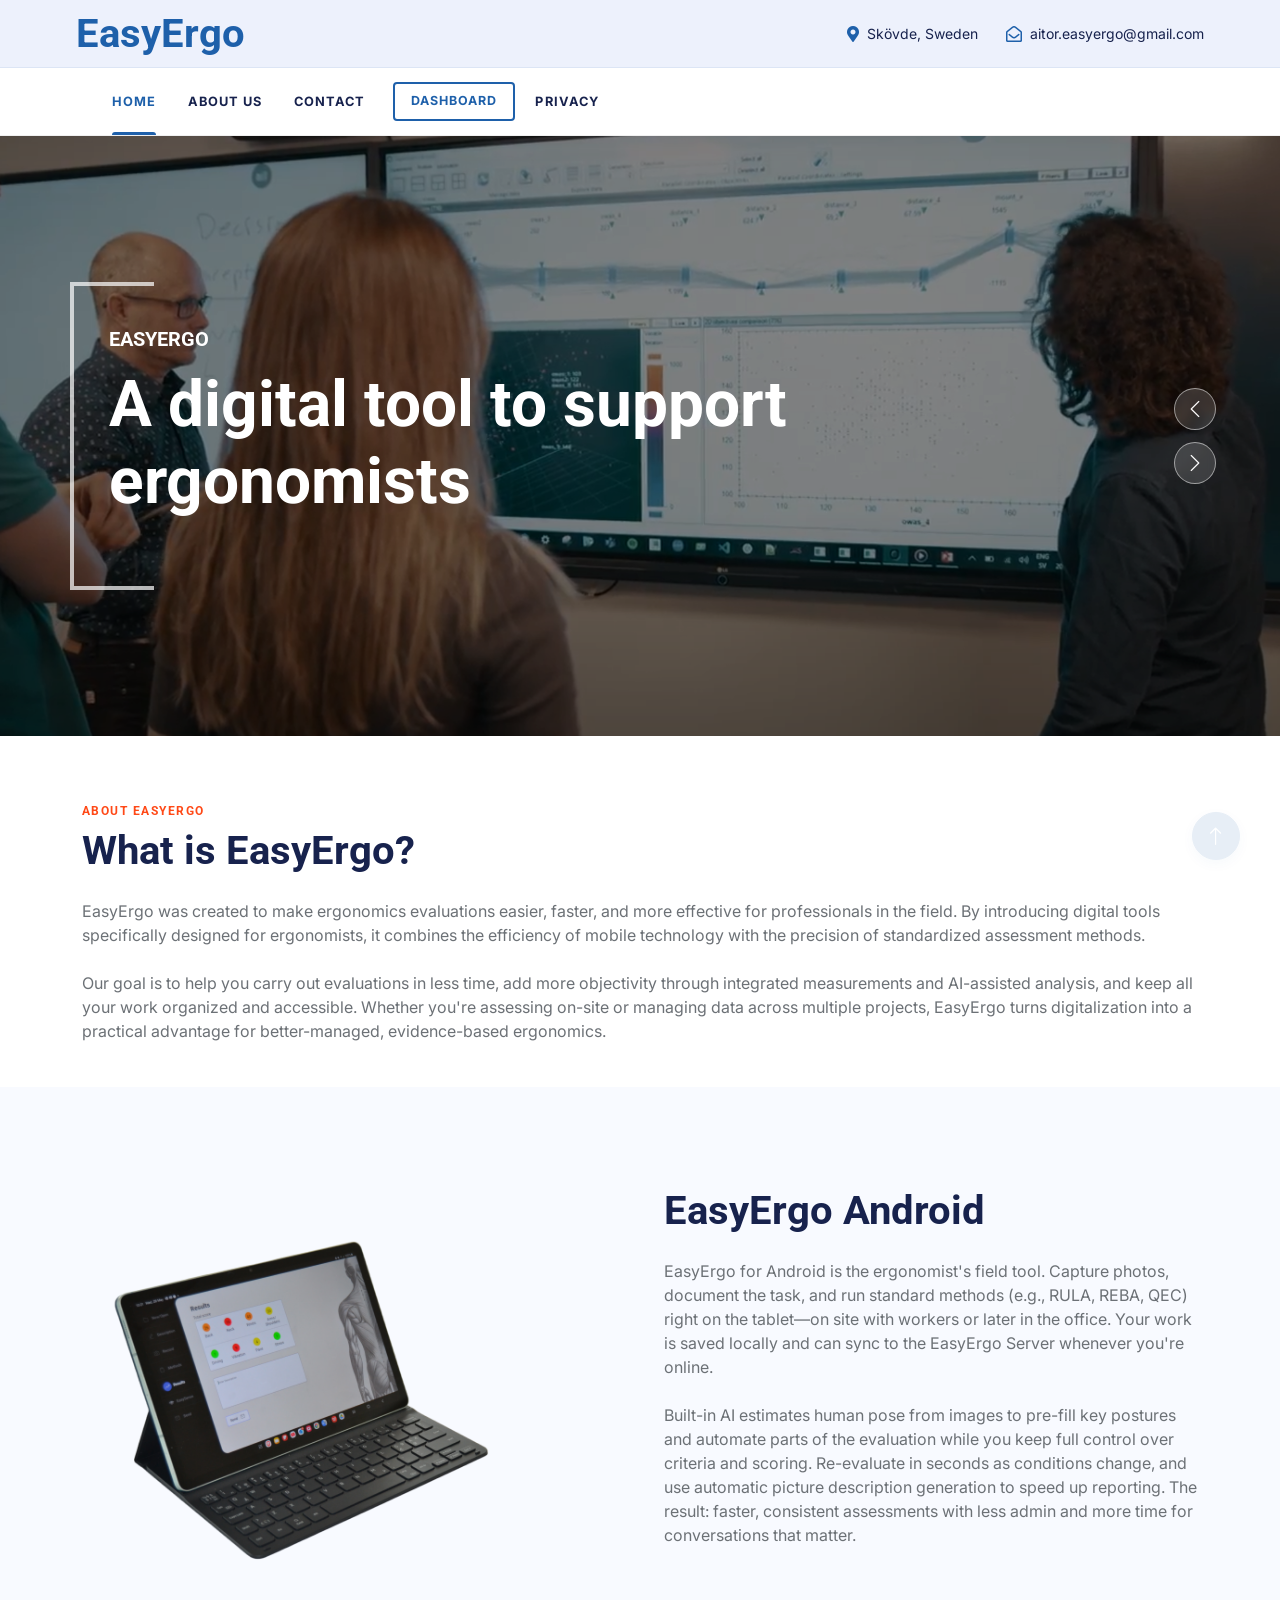
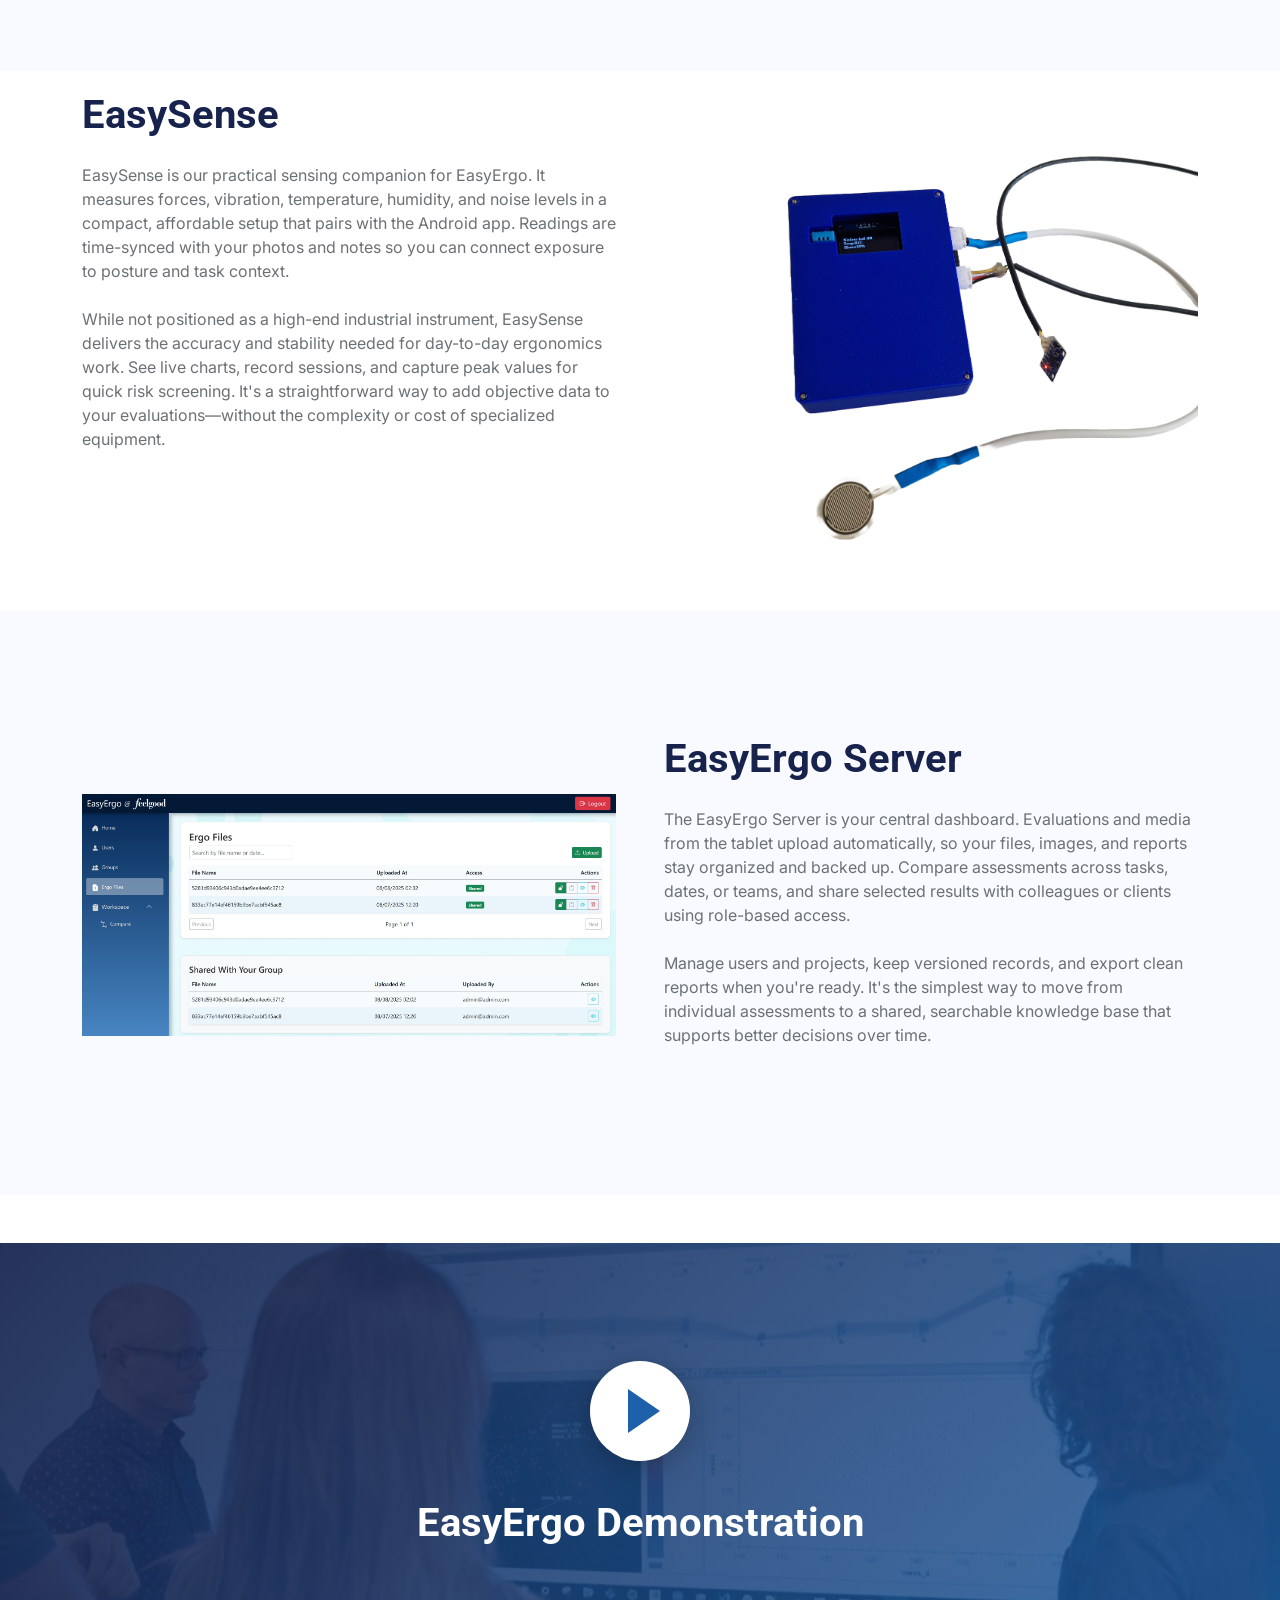
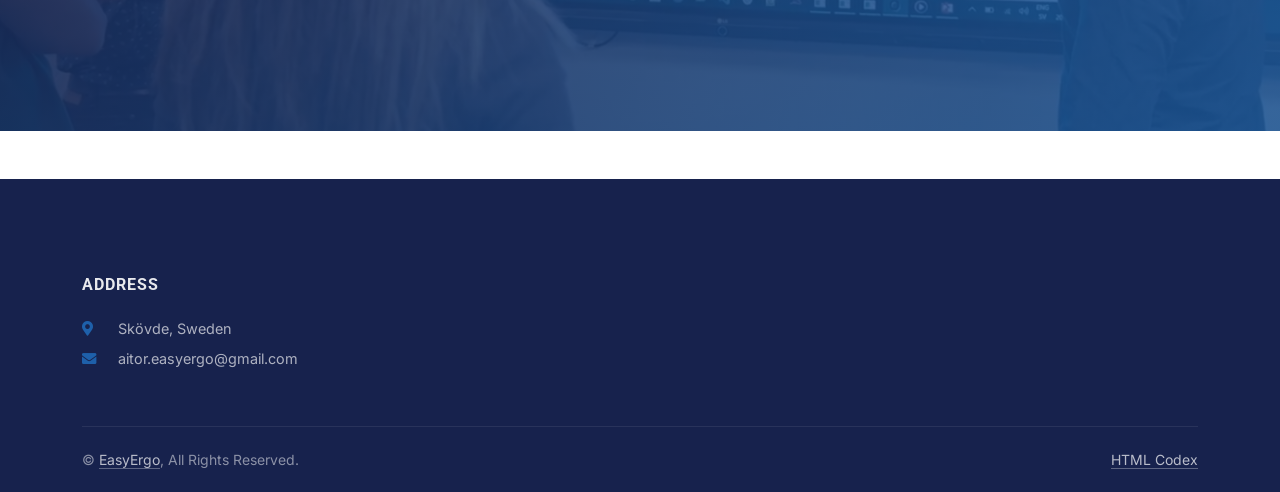
==== commit d4b325bc: "bug in smartphone fix" ====
--- a/index.html
+++ b/index.html
@@ -184,8 +184,8 @@
     <div class="container-xxl pt-1 pb-1">
         <div class="container">
             <div class="row g-5 align-items-center">
-                <!-- IMAGE LEFT -->
-                <div class="col-lg-6 pt-4">
+                <!-- IMAGE LEFT on desktop, SECOND on mobile -->
+                <div class="col-lg-6 pt-4 order-2 order-lg-1">
                     <div class="position-relative product-img-wrapper">
                         <img
                             class="position-absolute w-100 h-100 start-0 top-0"
@@ -196,8 +196,8 @@
                     </div>
                 </div>
 
-                <!-- TEXT RIGHT -->
-                <div class="col-lg-6 wow fadeInUp" data-wow-delay="0.5s">
+                <!-- TEXT RIGHT on desktop, FIRST on mobile -->
+                <div class="col-lg-6 wow fadeInUp order-1 order-lg-2" data-wow-delay="0.5s">
                     <h1 class="mb-4">EasyErgo Android</h1>
                     <p class="mb-4">
                         EasyErgo for Android is the ergonomist's field tool. Capture photos, document the task, and run standard methods
@@ -243,8 +243,8 @@
     <div class="container-xxl pt-1 pb-1">
         <div class="container">
             <div class="row g-5 align-items-center">
-                <!-- IMAGE LEFT -->
-                <div class="col-lg-6 pt-4">
+                <!-- IMAGE LEFT on desktop, SECOND on mobile -->
+                <div class="col-lg-6 pt-4 order-2 order-lg-1">
                     <div class="position-relative product-img-wrapper">
                         <img
                             class="position-absolute w-100 h-100 start-0 top-0"
@@ -255,8 +255,8 @@
                     </div>
                 </div>
 
-                <!-- TEXT RIGHT -->
-                <div class="col-lg-6 wow fadeInUp" data-wow-delay="0.5s">
+                <!-- TEXT RIGHT on desktop, FIRST on mobile -->
+                <div class="col-lg-6 wow fadeInUp order-1 order-lg-2" data-wow-delay="0.5s">
                     <h1 class="mb-4">EasyErgo Server</h1>
                     <p class="mb-4">
                         The EasyErgo Server is your central dashboard. Evaluations and media from the tablet upload automatically, so your
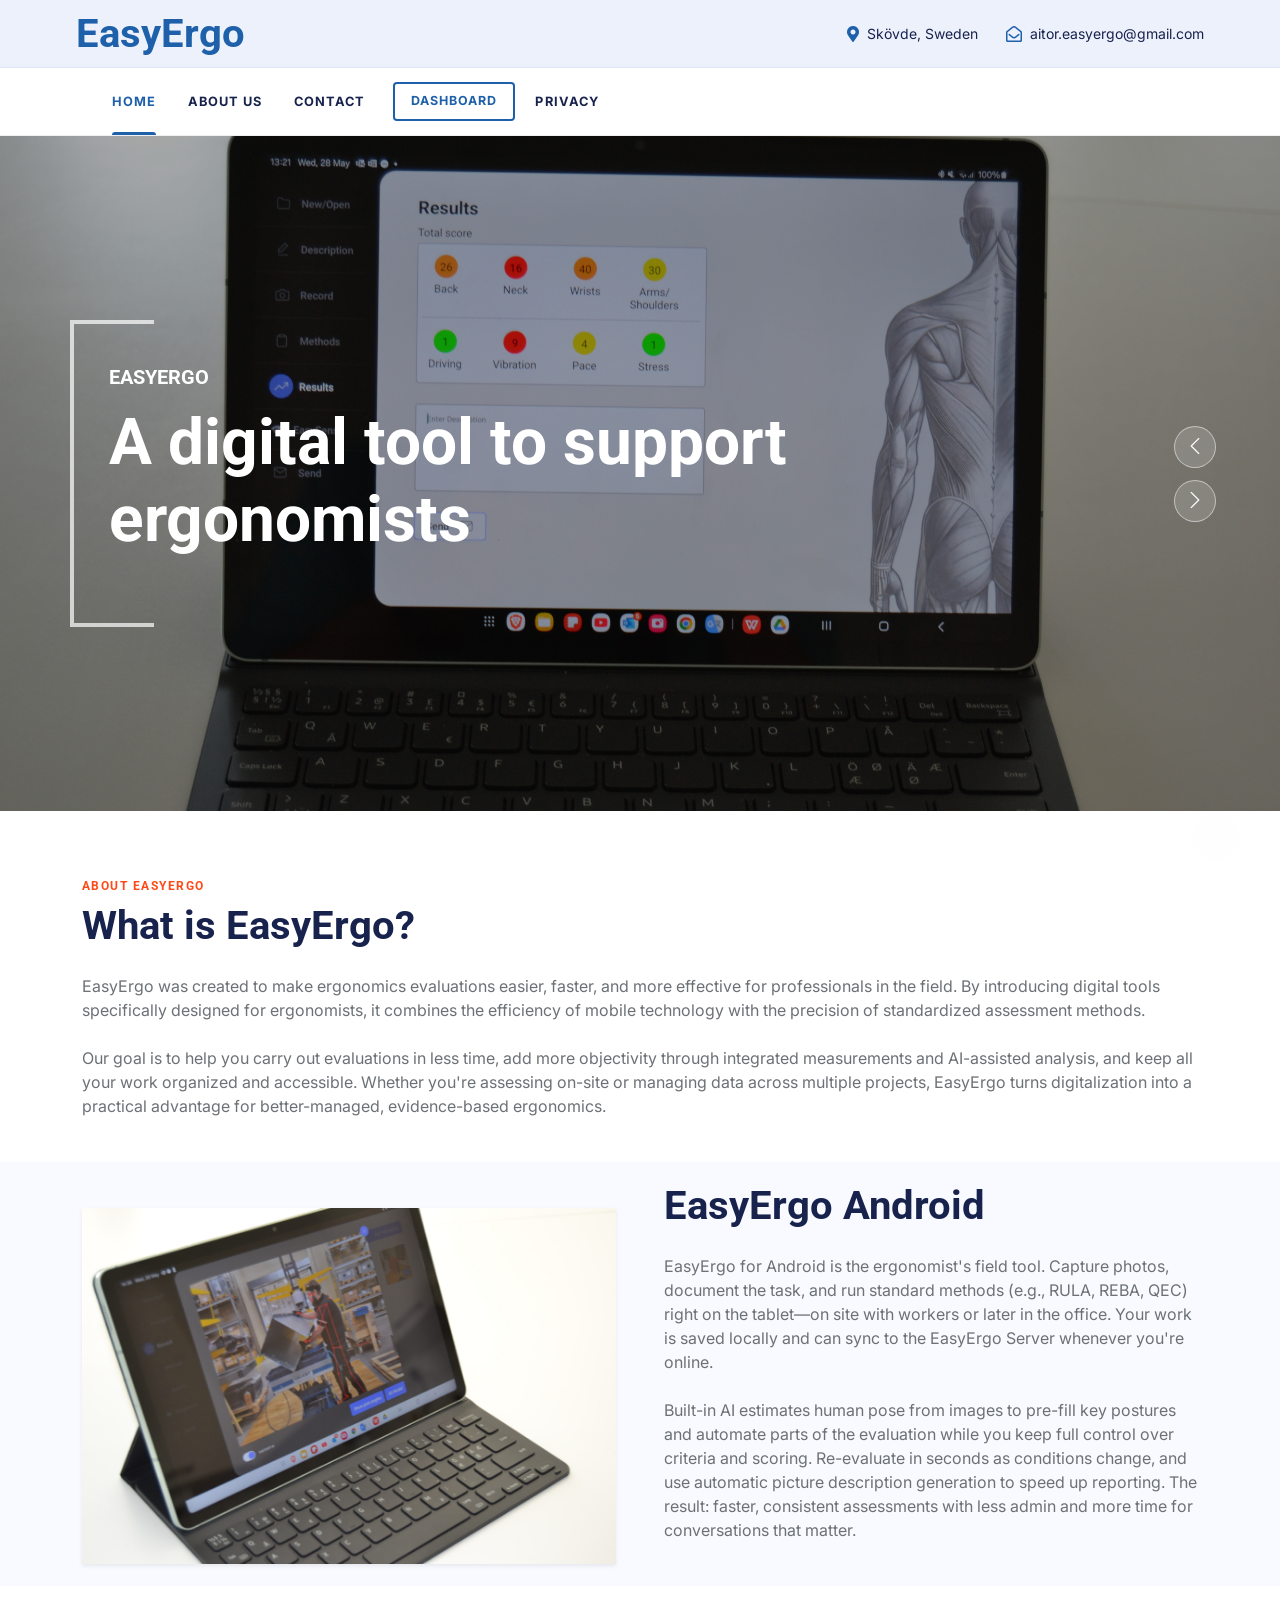
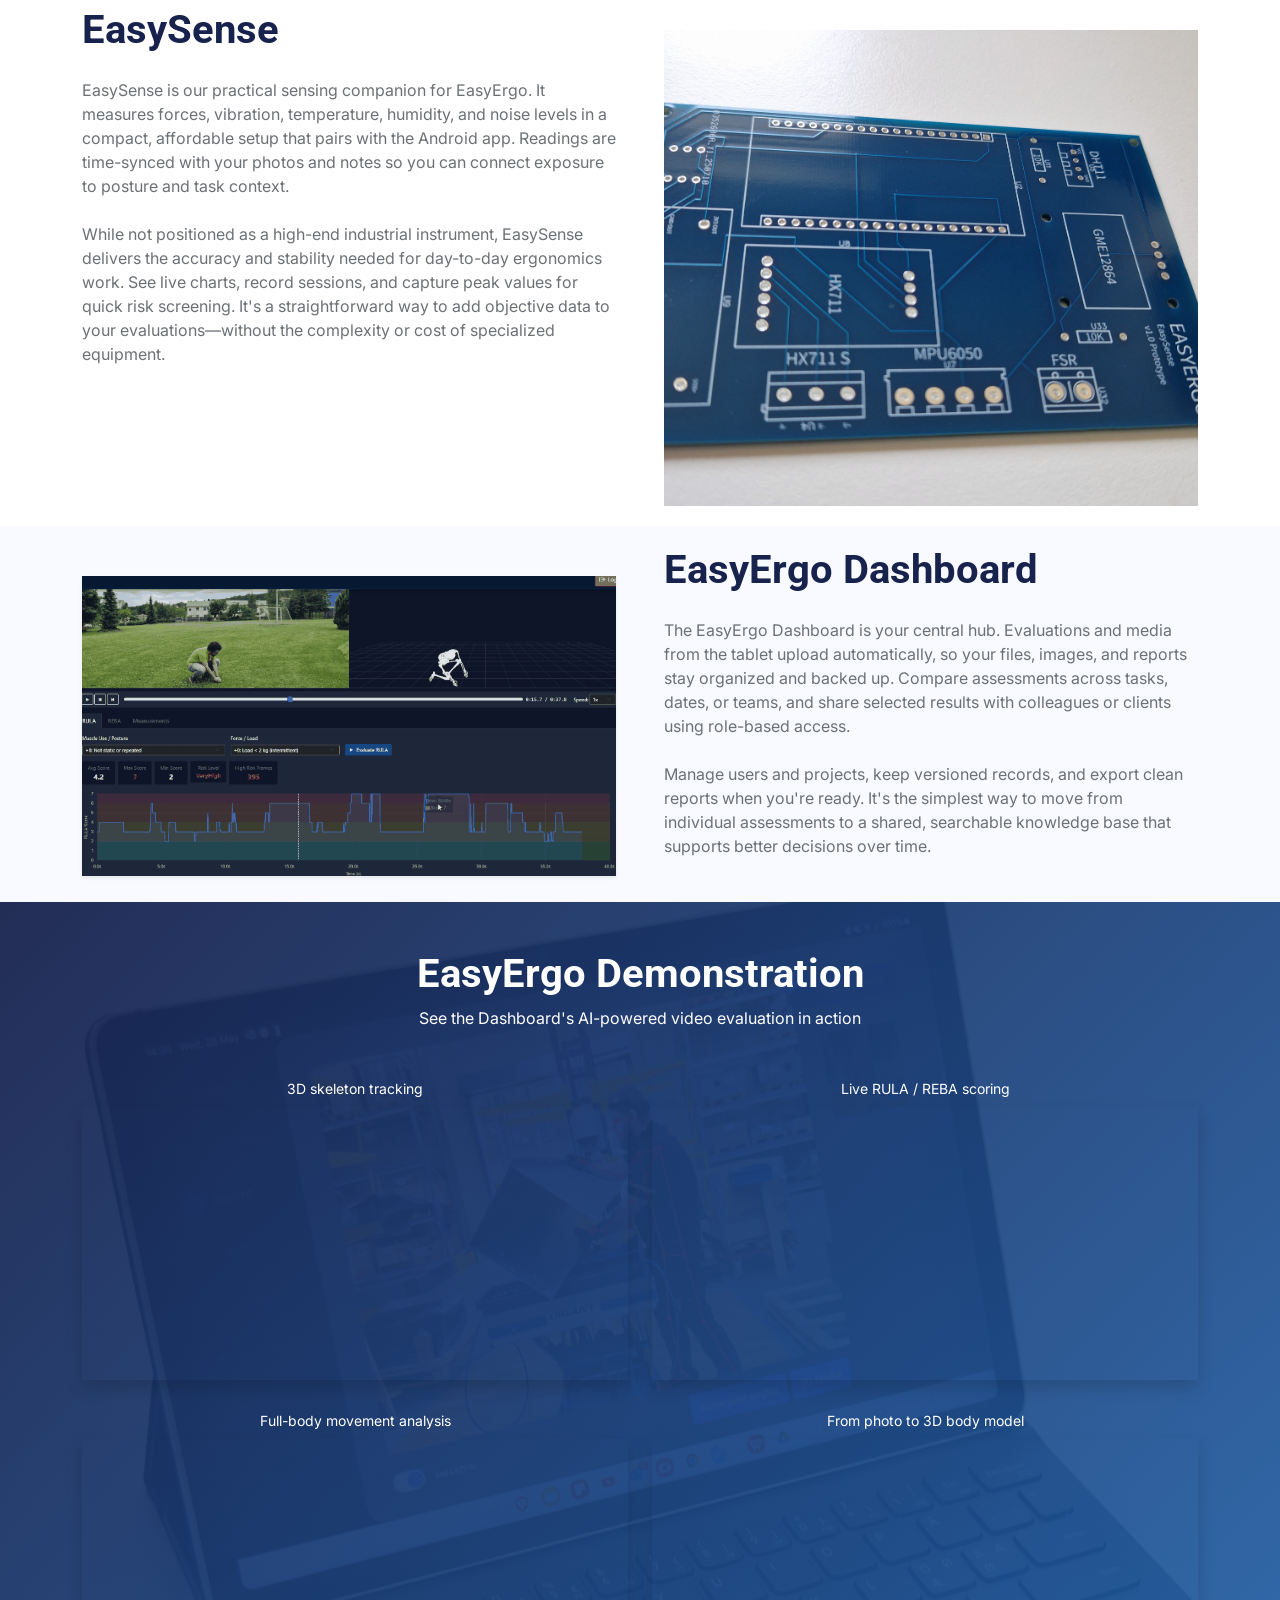
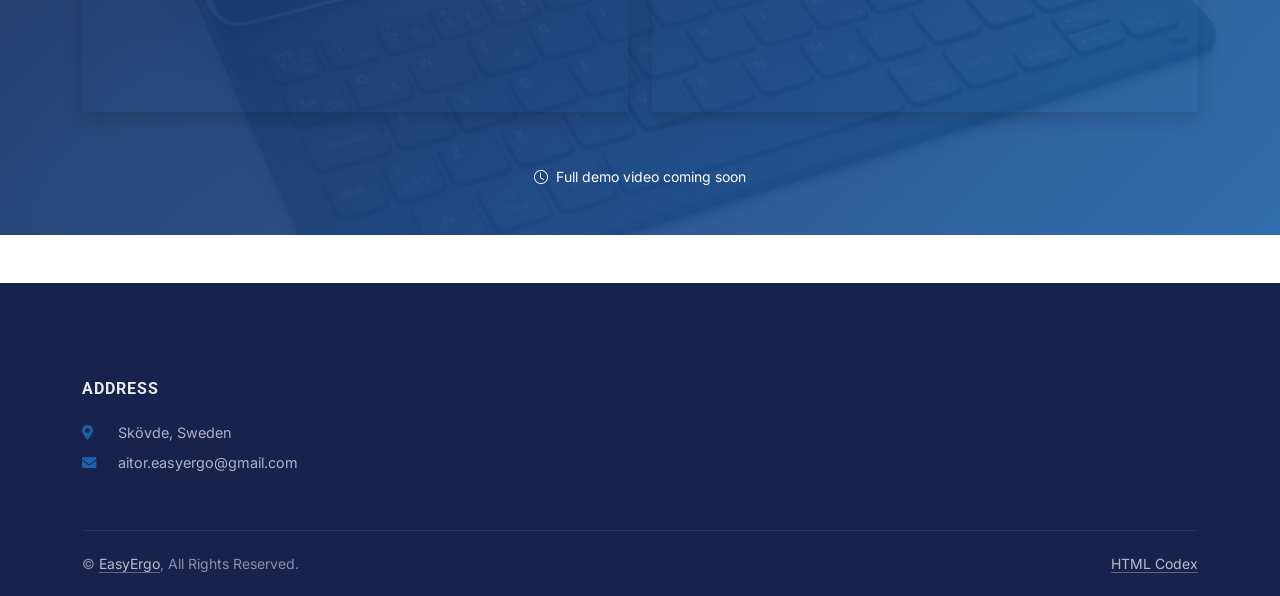
==== commit 74e9e1d3: "videos added" ====
--- a/index.html
+++ b/index.html
@@ -90,8 +90,8 @@
     <div class="container-fluid p-0 mb-5">
         <div class="owl-carousel header-carousel position-relative">
             <div class="owl-carousel-item position-relative">
-                <img class="img-fluid" src="img/background.png" alt="EasyErgo hero background">
-                <div class="position-absolute top-0 start-0 w-100 h-100 d-flex align-items-center" style="background: rgba(0, 0, 0, .4);">
+                <img class="img-fluid" src="img/app-results-clean.jpg" alt="EasyErgo Android app showing Results screen on tablet">
+                <div class="position-absolute top-0 start-0 w-100 h-100 d-flex align-items-center" style="background: rgba(0, 0, 0, .35);">
                     <div class="container">
                         <div class="row justify-content-start">
                             <div class="col-10 col-lg-8">
@@ -103,8 +103,8 @@
                 </div>
             </div>
             <div class="owl-carousel-item position-relative">
-                <img class="img-fluid" src="img/easyergo_app.JPG" alt="EasyErgo Android app screenshot">
-                <div class="position-absolute top-0 start-0 w-100 h-100 d-flex align-items-center" style="background: rgba(0, 0, 0, .4);">
+                <img class="img-fluid" src="img/app-ai-overlay.jpg" alt="EasyErgo Android app showing AI skeleton overlay on factory worker">
+                <div class="position-absolute top-0 start-0 w-100 h-100 d-flex align-items-center" style="background: rgba(0, 0, 0, .35);">
                     <div class="container">
                         <div class="row justify-content-start">
                             <div class="col-10 col-lg-8">
@@ -116,8 +116,8 @@
                 </div>
             </div>
             <div class="owl-carousel-item position-relative">
-                <img class="img-fluid" src="img/easysense.jpg" alt="EasySense sensor device">
-                <div class="position-absolute top-0 start-0 w-100 h-100 d-flex align-items-center" style="background: rgba(0, 0, 0, .4);">
+                <img class="img-fluid" src="img/field-forms.jpg" alt="Ergonomist using phone and QEC paper forms with laptop in the field">
+                <div class="position-absolute top-0 start-0 w-100 h-100 d-flex align-items-center" style="background: rgba(0, 0, 0, .35);">
                     <div class="container">
                         <div class="row justify-content-start">
                             <div class="col-10 col-lg-8">
@@ -129,25 +129,25 @@
                 </div>
             </div>
             <div class="owl-carousel-item position-relative">
-                <img class="img-fluid" src="img/easyergo_pcb.jpg" alt="EasySense PCB hardware">
-                <div class="position-absolute top-0 start-0 w-100 h-100 d-flex align-items-center" style="background: rgba(0, 0, 0, .4);">
-                    <div class="container">
-                        <div class="row justify-content-start">
-                            <div class="col-10 col-lg-8">
-                                <h5 class="text-white text-uppercase mb-3 animated slideInDown">EasySense Hardware</h5>
-                                <h1 class="display-3 text-white animated slideInDown mb-4">Compact, affordable sensing for ergonomists</h1>
-                            </div>
-                        </div>
-                    </div>
-                </div>
-            </div>
-            <div class="owl-carousel-item position-relative">
-                <img class="img-fluid" src="img/easyergo_dashboard.jpg" alt="EasyErgo Server dashboard interface">
-                <div class="position-absolute top-0 start-0 w-100 h-100 d-flex align-items-center" style="background: rgba(0, 0, 0, .4);">
-                    <div class="container">
-                        <div class="row justify-content-start">
-                            <div class="col-10 col-lg-8">
-                                <h5 class="text-white text-uppercase mb-3 animated slideInDown">EasyErgo Server</h5>
+                <img class="img-fluid" src="img/field-assessment.jpg" alt="Ergonomist using phone and paper forms in the field">
+                <div class="position-absolute top-0 start-0 w-100 h-100 d-flex align-items-center" style="background: rgba(0, 0, 0, .35);">
+                    <div class="container">
+                        <div class="row justify-content-start">
+                            <div class="col-10 col-lg-8">
+                                <h5 class="text-white text-uppercase mb-3 animated slideInDown">In the Field</h5>
+                                <h1 class="display-3 text-white animated slideInDown mb-4">From paper forms to digital assessments</h1>
+                            </div>
+                        </div>
+                    </div>
+                </div>
+            </div>
+            <div class="owl-carousel-item position-relative">
+                <img class="img-fluid" src="img/dashboard-rula.png" alt="EasyErgo Dashboard showing RULA evaluation results">
+                <div class="position-absolute top-0 start-0 w-100 h-100 d-flex align-items-center" style="background: rgba(0, 0, 0, .35);">
+                    <div class="container">
+                        <div class="row justify-content-start">
+                            <div class="col-10 col-lg-8">
+                                <h5 class="text-white text-uppercase mb-3 animated slideInDown">EasyErgo Dashboard</h5>
                                 <h1 class="display-3 text-white animated slideInDown mb-4">Your central assessment dashboard</h1>
                             </div>
                         </div>
@@ -186,14 +186,11 @@
             <div class="row g-5 align-items-center">
                 <!-- IMAGE LEFT on desktop, SECOND on mobile -->
                 <div class="col-lg-6 pt-4 order-2 order-lg-1">
-                    <div class="position-relative product-img-wrapper">
-                        <img
-                            class="position-absolute w-100 h-100 start-0 top-0"
-                            src="img/easyergo_no_background.png"
-                            alt="EasyErgo Android app in action"
-                            style="object-fit: contain;"
-                        >
-                    </div>
+                    <img
+                        class="img-fluid rounded shadow-sm w-100"
+                        src="img/app-ai-overlay.jpg"
+                        alt="EasyErgo Android app showing AI skeleton overlay on factory worker"
+                    >
                 </div>
 
                 <!-- TEXT RIGHT on desktop, FIRST on mobile -->
@@ -231,7 +228,7 @@
                 </div>
                 <div class="col-lg-6 pt-4 product-img-section">
                     <div class="position-relative h-100 wow fadeInUp" data-wow-delay="0.5s">
-                        <img class="position-absolute img-fluid w-100 h-100 easysense-img" src="img/easysense_no_background.png" style="object-fit: cover; padding: 0 0 50px 100px;" alt="EasySense sensor companion">
+                        <img class="position-absolute img-fluid w-100 h-100 easysense-img" src="img/easyergo_pcb.jpg" style="object-fit: cover; object-position: center center;" alt="EasySense v1.0 prototype PCB">
                     </div>
                 </div>
             </div>
@@ -245,21 +242,18 @@
             <div class="row g-5 align-items-center">
                 <!-- IMAGE LEFT on desktop, SECOND on mobile -->
                 <div class="col-lg-6 pt-4 order-2 order-lg-1">
-                    <div class="position-relative product-img-wrapper">
-                        <img
-                            class="position-absolute w-100 h-100 start-0 top-0"
-                            src="img/easyergo_dashboard.jpg"
-                            alt="EasyErgo Server dashboard"
-                            style="object-fit: contain;"
-                        >
-                    </div>
+                    <img
+                        class="img-fluid rounded shadow-sm w-100"
+                        src="img/demo-video-evaluation.gif"
+                        alt="EasyErgo Dashboard — video evaluation with live RULA scoring"
+                    >
                 </div>
 
                 <!-- TEXT RIGHT on desktop, FIRST on mobile -->
                 <div class="col-lg-6 wow fadeInUp order-1 order-lg-2" data-wow-delay="0.5s">
-                    <h1 class="mb-4">EasyErgo Server</h1>
+                    <h1 class="mb-4">EasyErgo Dashboard</h1>
                     <p class="mb-4">
-                        The EasyErgo Server is your central dashboard. Evaluations and media from the tablet upload automatically, so your
+                        The EasyErgo Dashboard is your central hub. Evaluations and media from the tablet upload automatically, so your
                         files, images, and reports stay organized and backed up. Compare assessments across tasks, dates, or teams, and share
                         selected results with colleagues or clients using role-based access.<br><br>
                         Manage users and projects, keep versioned records, and export clean reports when you're ready. It's the simplest way
@@ -273,32 +267,44 @@
 
 
     <!-- Video Demo Start -->
-    <div class="container-fluid my-5 px-0">
-        <div class="video wow fadeInUp" data-wow-delay="0.1s">
-            <button type="button" class="btn-play" data-bs-toggle="modal" data-src="https://www.youtube.com/embed/DWRcNpR6Kdc" data-bs-target="#videoModal">
-                <span></span>
-            </button>
-
-            <div class="modal fade" id="videoModal" tabindex="-1" aria-labelledby="exampleModalLabel" aria-hidden="true">
-                <div class="modal-dialog">
-                    <div class="modal-content rounded-0">
-                        <div class="modal-header">
-                            <h5 class="modal-title" id="exampleModalLabel">EasyErgo Demo Video</h5>
-                            <button type="button" class="btn-close" data-bs-dismiss="modal" aria-label="Close"></button>
-                        </div>
-                        <div class="modal-body">
-                            <!-- 16:9 aspect ratio -->
-                            <div class="ratio ratio-16x9">
-                                <iframe class="embed-responsive-item" src="" id="video" allowfullscreen allowscriptaccess="always"
-                                    allow="autoplay"></iframe>
-                            </div>
-                        </div>
-                    </div>
-                </div>
-            </div>
-
-            <h1 class="text-white mb-4">EasyErgo Demonstration</h1>
-        </div>
+    <div class="video wow fadeInUp py-5" data-wow-delay="0.1s">
+        <div class="container">
+            <h1 class="text-white text-center mb-2">EasyErgo Demonstration</h1>
+            <p class="text-white text-center mb-5 opacity-75">See the Dashboard's AI-powered video evaluation in action</p>
+
+            <div class="row g-4 justify-content-center mb-5">
+                <div class="col-lg-6">
+                    <p class="text-white text-center small mb-2 opacity-75">3D skeleton tracking</p>
+                    <video class="w-100 rounded shadow" autoplay muted loop playsinline>
+                        <source src="img/demo-skeleton-3d.mp4" type="video/mp4">
+                    </video>
+                </div>
+                <div class="col-lg-6">
+                    <p class="text-white text-center small mb-2 opacity-75">Live RULA / REBA scoring</p>
+                    <video class="w-100 rounded shadow" autoplay muted loop playsinline>
+                        <source src="img/demo-video-evaluation.mp4" type="video/mp4">
+                    </video>
+                </div>
+                <div class="col-lg-6">
+                    <p class="text-white text-center small mb-2 opacity-75">Full-body movement analysis</p>
+                    <video class="w-100 rounded shadow" autoplay muted loop playsinline>
+                        <source src="img/demo-walking.mp4" type="video/mp4">
+                    </video>
+                </div>
+                <div class="col-lg-6">
+                    <p class="text-white text-center small mb-2 opacity-75">From photo to 3D body model</p>
+                    <video class="w-100 rounded shadow" autoplay muted loop playsinline>
+                        <source src="img/demo-3d-model.mp4" type="video/mp4">
+                    </video>
+                </div>
+            </div>
+
+            <!-- Coming soon notice -->
+            <div class="text-center">
+                <p class="text-white opacity-50 small mb-0"><i class="bi bi-clock me-2"></i>Full demo video coming soon</p>
+            </div>
+        </div>
+
     </div>
     <!-- Video Demo End -->
 
--- a/css/style.css
+++ b/css/style.css
@@ -247,7 +247,9 @@
 
 /*** Carousel item height (moved from index.html inline style) ***/
 .owl-carousel-item {
-    height: 600px;
+    height: 75vh;
+    min-height: 480px;
+    max-height: 800px;
     position: relative;
 }
 
@@ -255,8 +257,15 @@
     height: 100%;
     width: 100%;
     object-fit: cover;
-    object-position: center;
-}
+    object-position: center center;
+}
+
+/* Per-slide object-position tweaks */
+.owl-carousel-item:nth-child(1) img { object-position: center 30%; } /* app-splash: show screen */
+.owl-carousel-item:nth-child(2) img { object-position: center 25%; } /* app-record: tablet screen */
+.owl-carousel-item:nth-child(3) img { object-position: center 40%; } /* easysense-hardware: hardware */
+.owl-carousel-item:nth-child(4) img { object-position: center 35%; } /* field-assessment: desk scene */
+.owl-carousel-item:nth-child(5) img { object-position: center top;  } /* dashboard screenshot: top is important */
 
 
 /*** Product image wrappers (replaces inline style="height: 520px") ***/
@@ -323,11 +332,13 @@
 
 @media (max-width: 575.98px) {
     .header-carousel .owl-carousel-item {
-        min-height: 380px;
+        min-height: 300px;
     }
 
     .owl-carousel-item {
-        height: 380px;
+        height: 55vh;
+        min-height: 300px;
+        max-height: 460px;
     }
 }
 
@@ -366,7 +377,7 @@
 /* Page header background (inner pages) */
 .page-header {
     background: linear-gradient(135deg, rgba(23,34,77,.85) 0%, rgba(30,96,170,.75) 100%),
-                url(../img/background.png) center center no-repeat;
+                url(../img/field-assessment.jpg) center center no-repeat;
     background-size: cover;
 }
 
@@ -390,15 +401,11 @@
 /*** Video / Demo section ***/
 .video {
     position: relative;
-    padding: 8rem 0 10rem 0;
-    background: linear-gradient(135deg, rgba(23,34,77,.88) 0%, rgba(30,96,170,.78) 100%),
-                url(../img/background.png) center center no-repeat;
+    background: linear-gradient(135deg, rgba(23,34,77,.95) 0%, rgba(30,96,170,.90) 100%),
+                url(../img/app-record.jpg) center center no-repeat;
     background-size: cover;
-    display: flex;
-    flex-direction: column;
-    align-items: center;
-    justify-content: center;
-}
+}
+
 
 .video .btn-play {
     position: relative;
@@ -690,7 +697,7 @@
 
     /* Video section padding */
     .video {
-        padding: 5rem 0 6rem 0;
+        padding: 3rem 0 4rem 0;
     }
 
     /* Page header heading size */
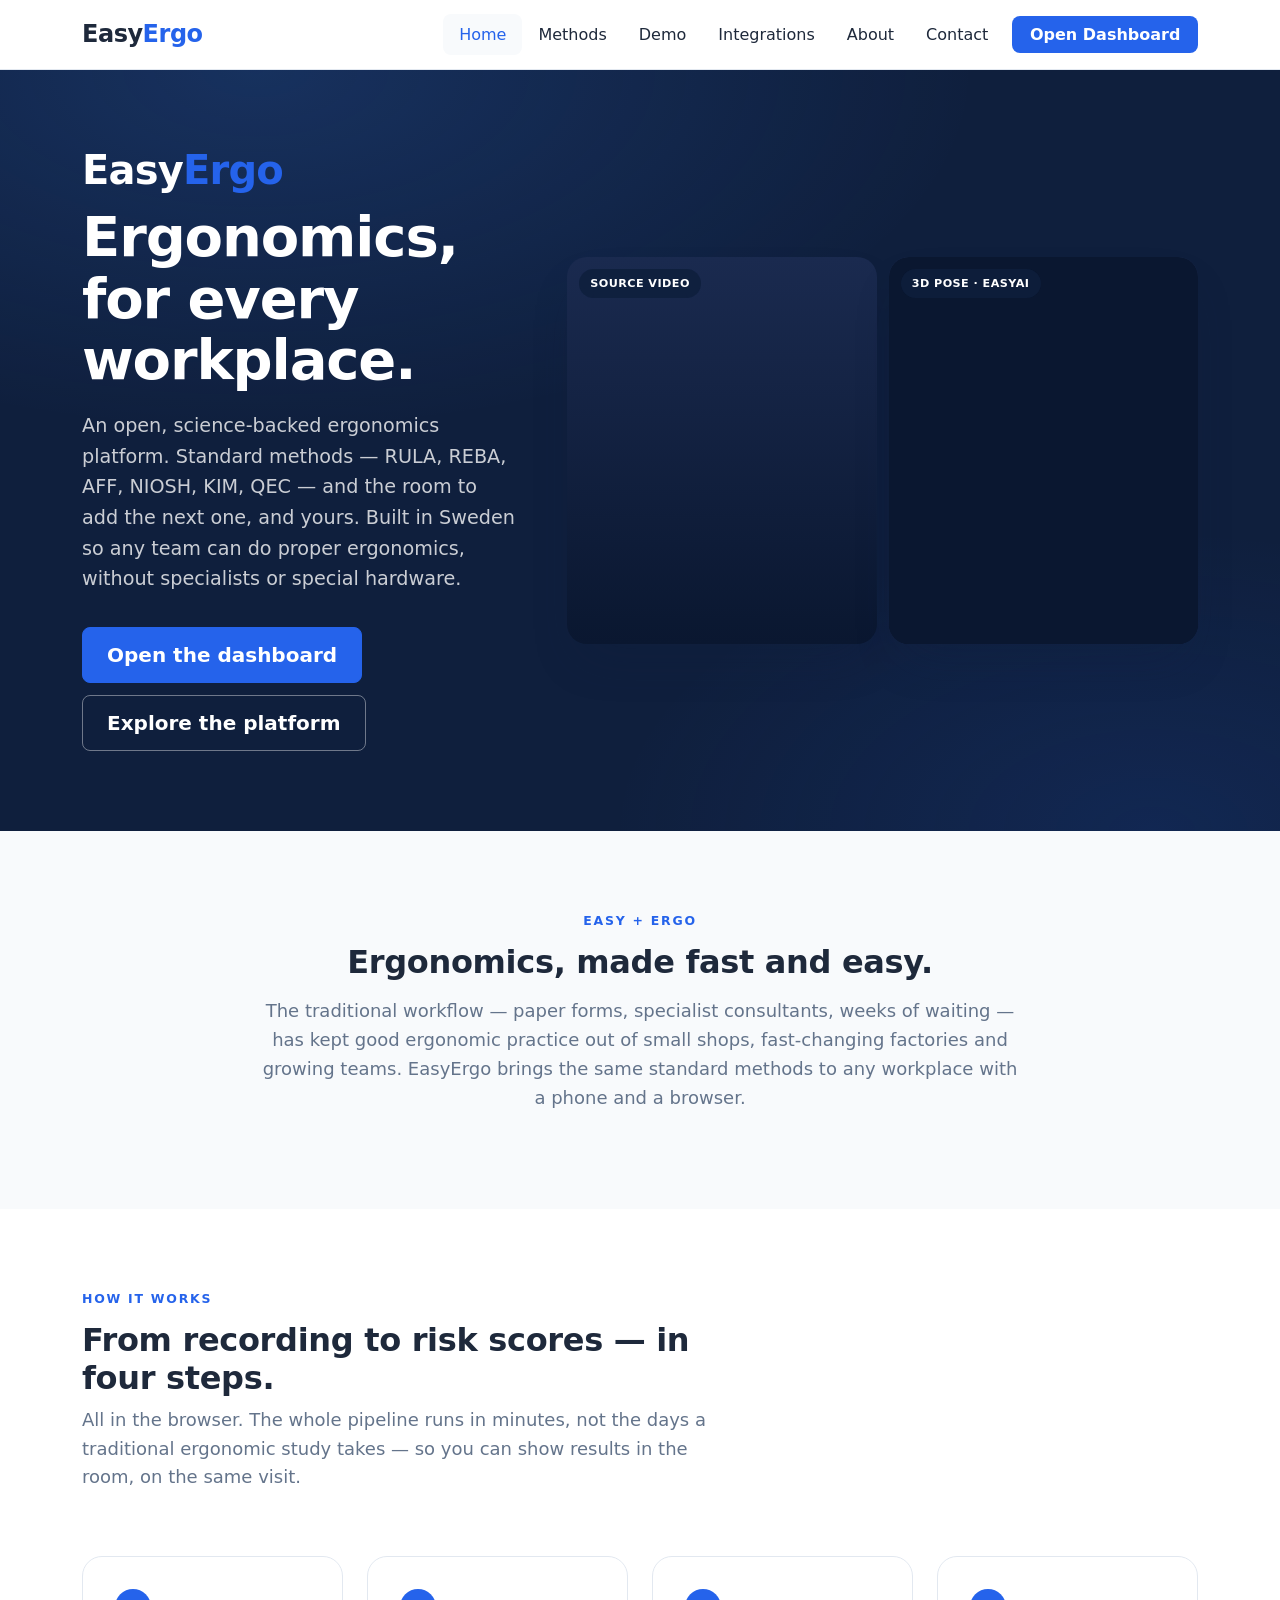
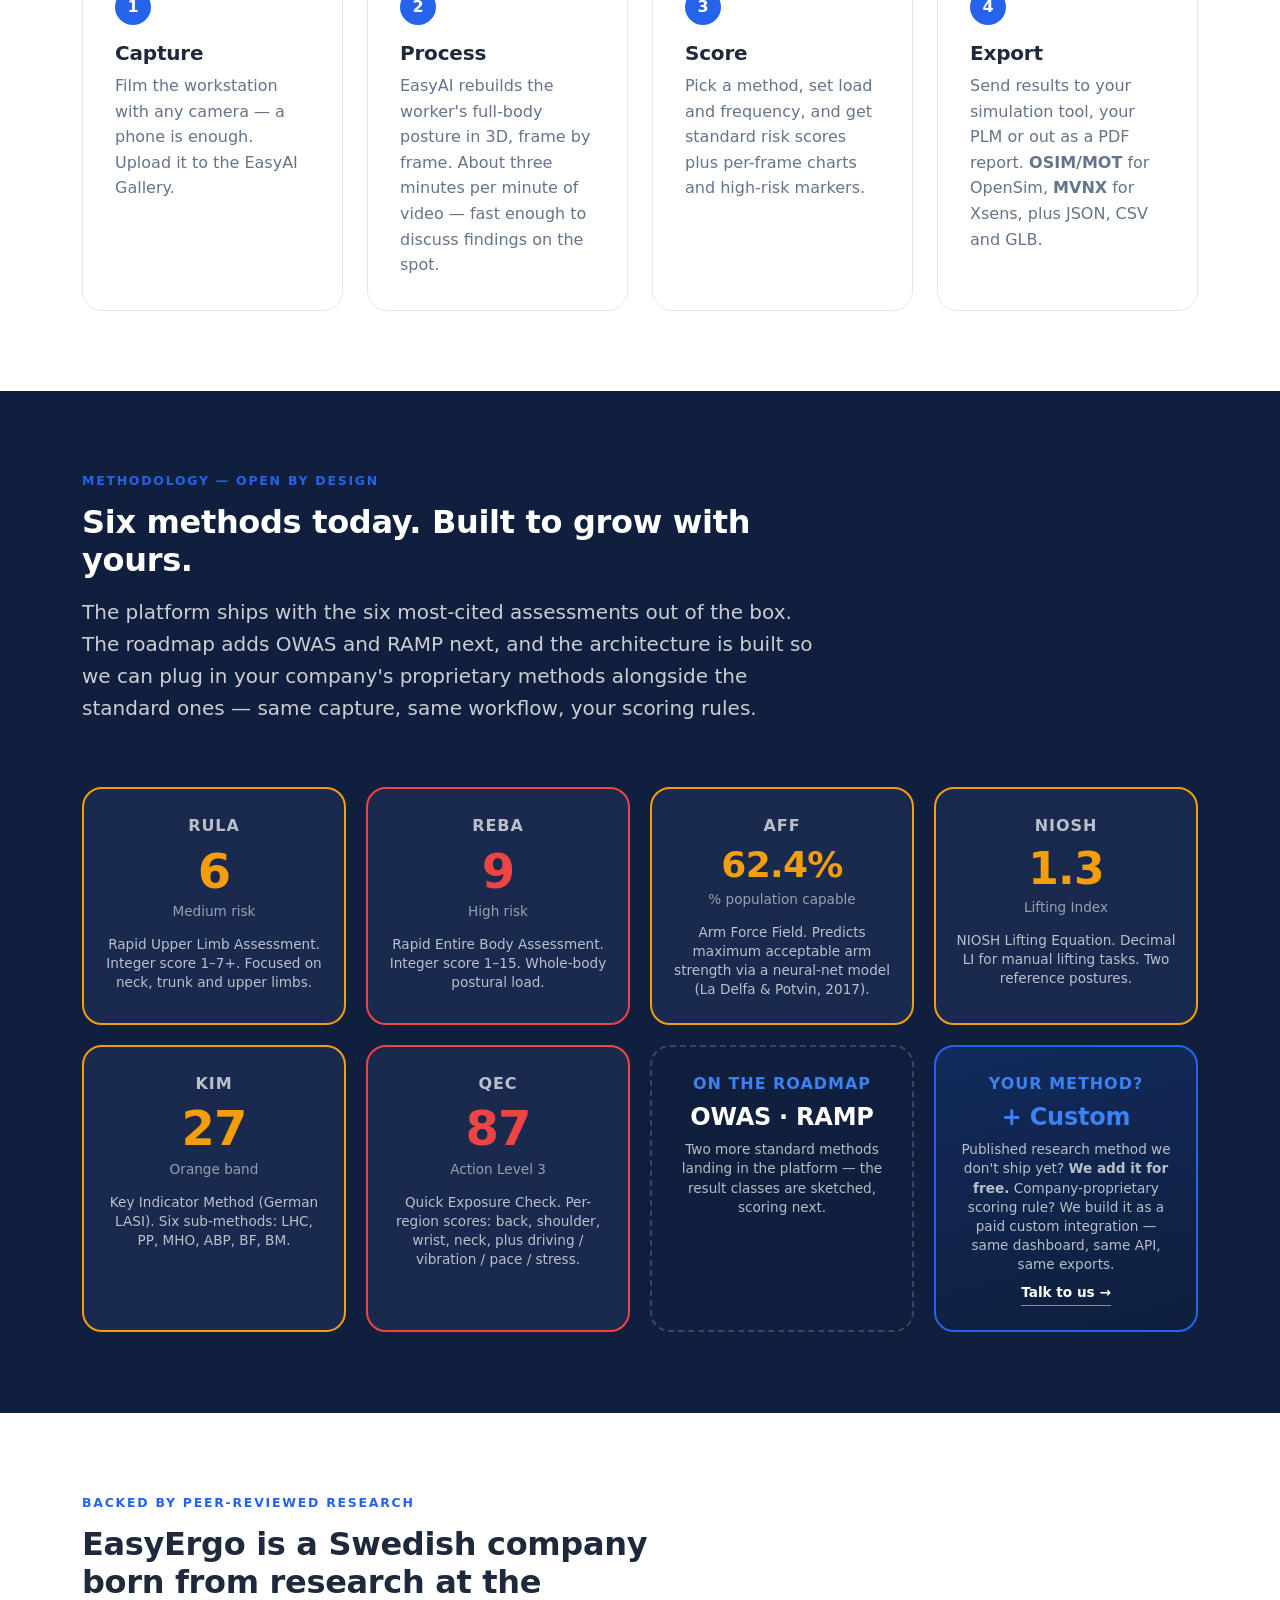
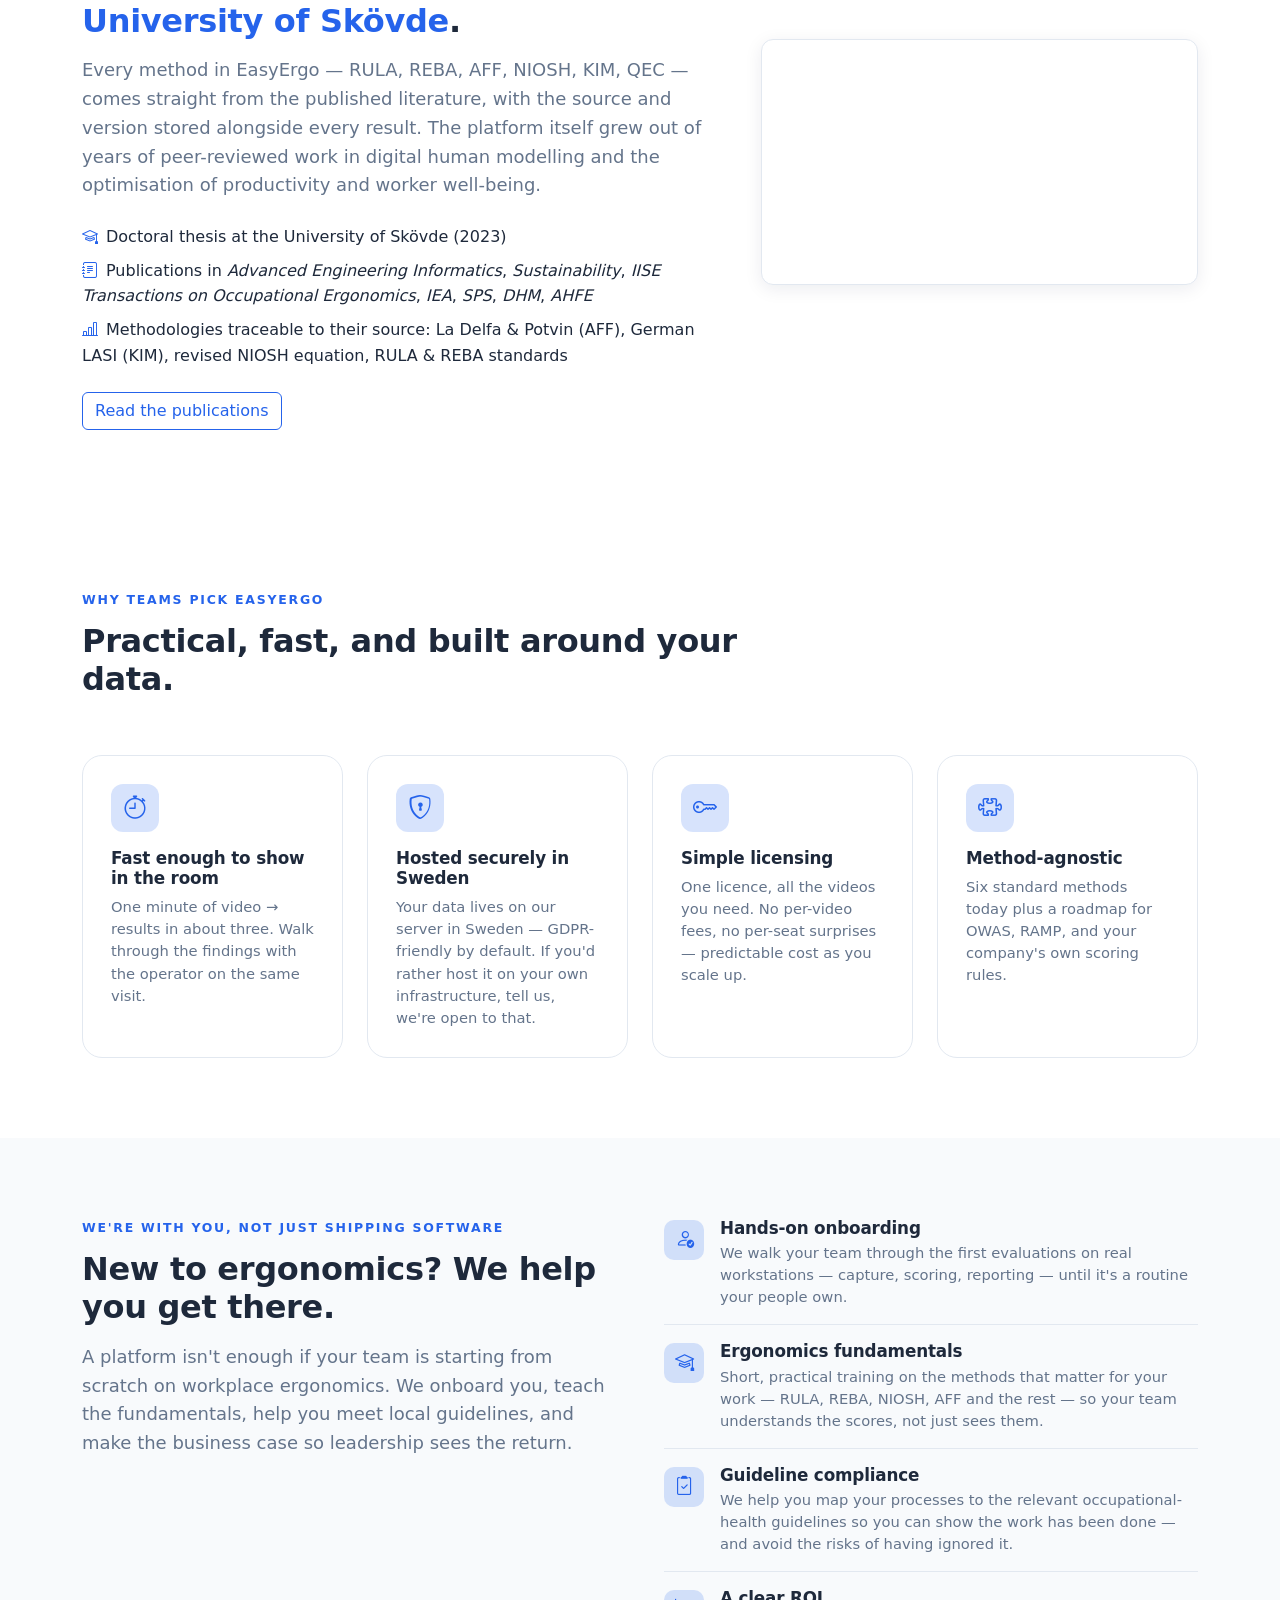
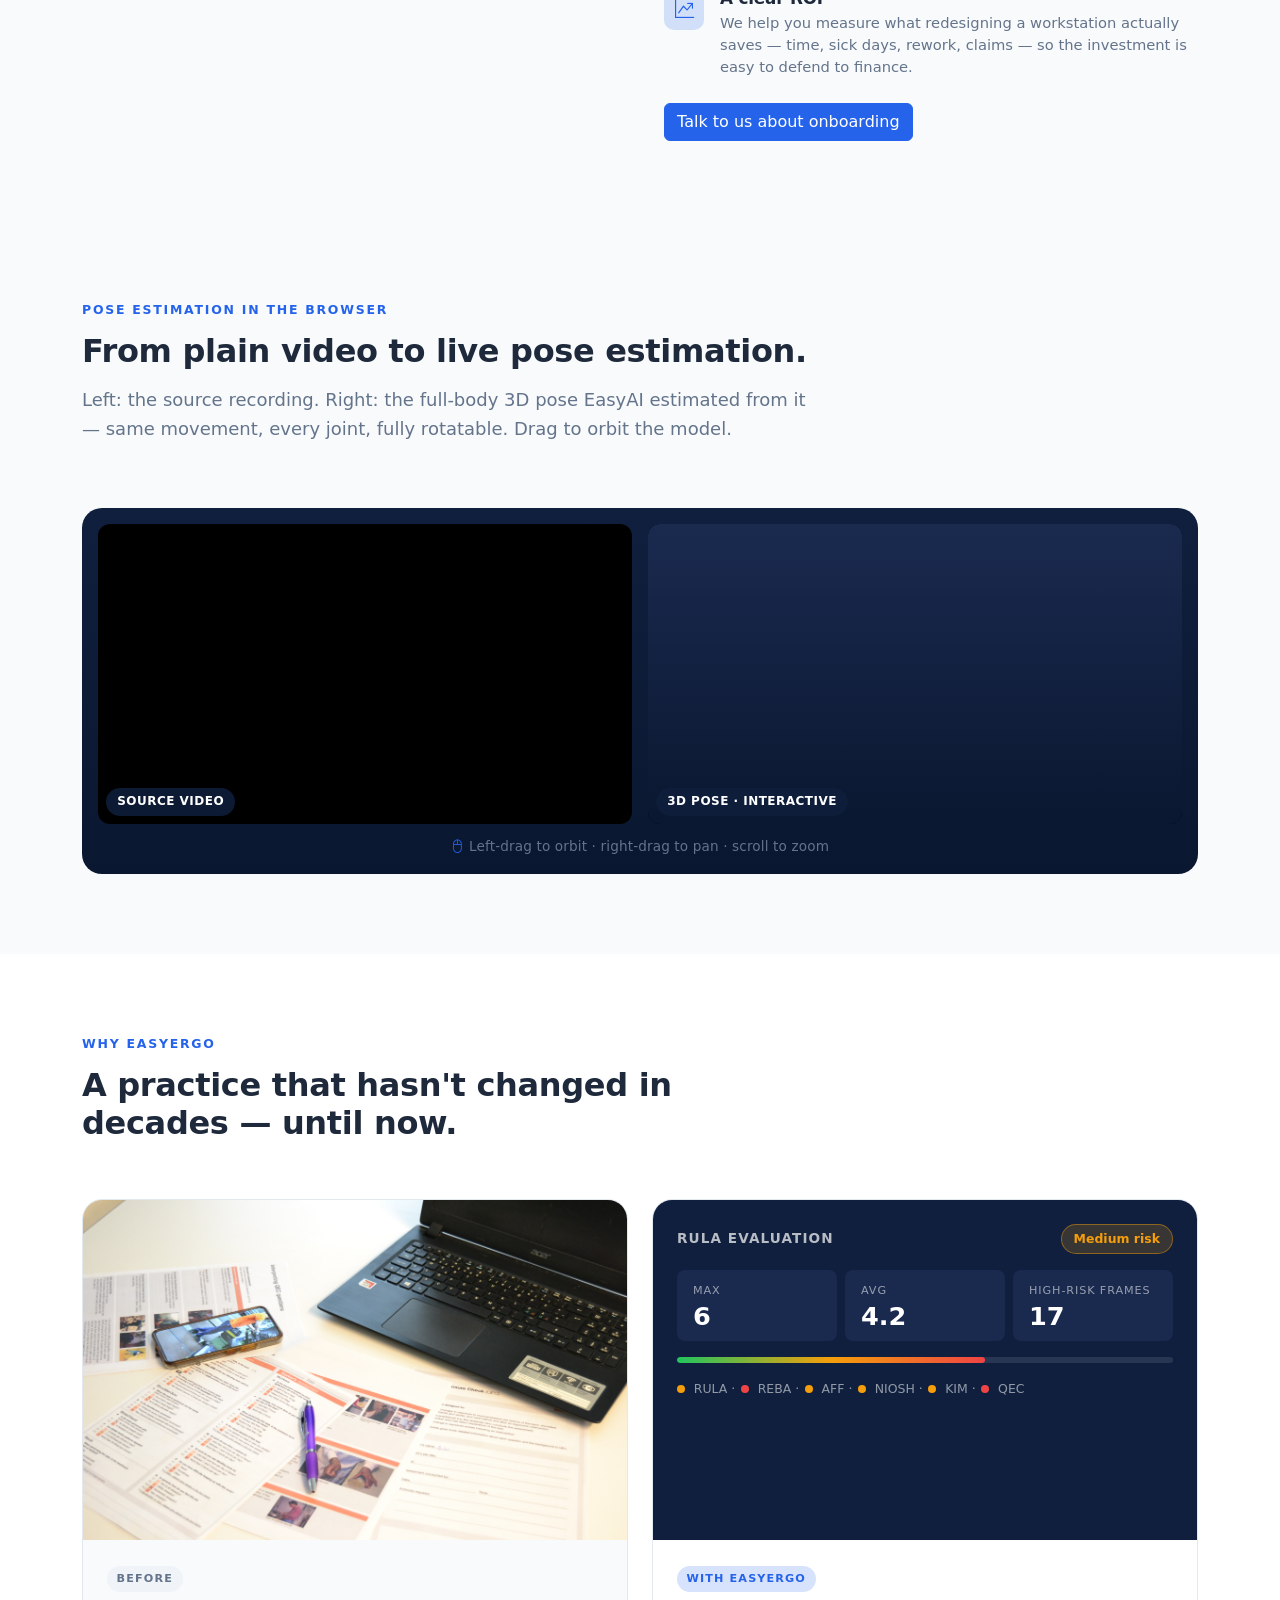
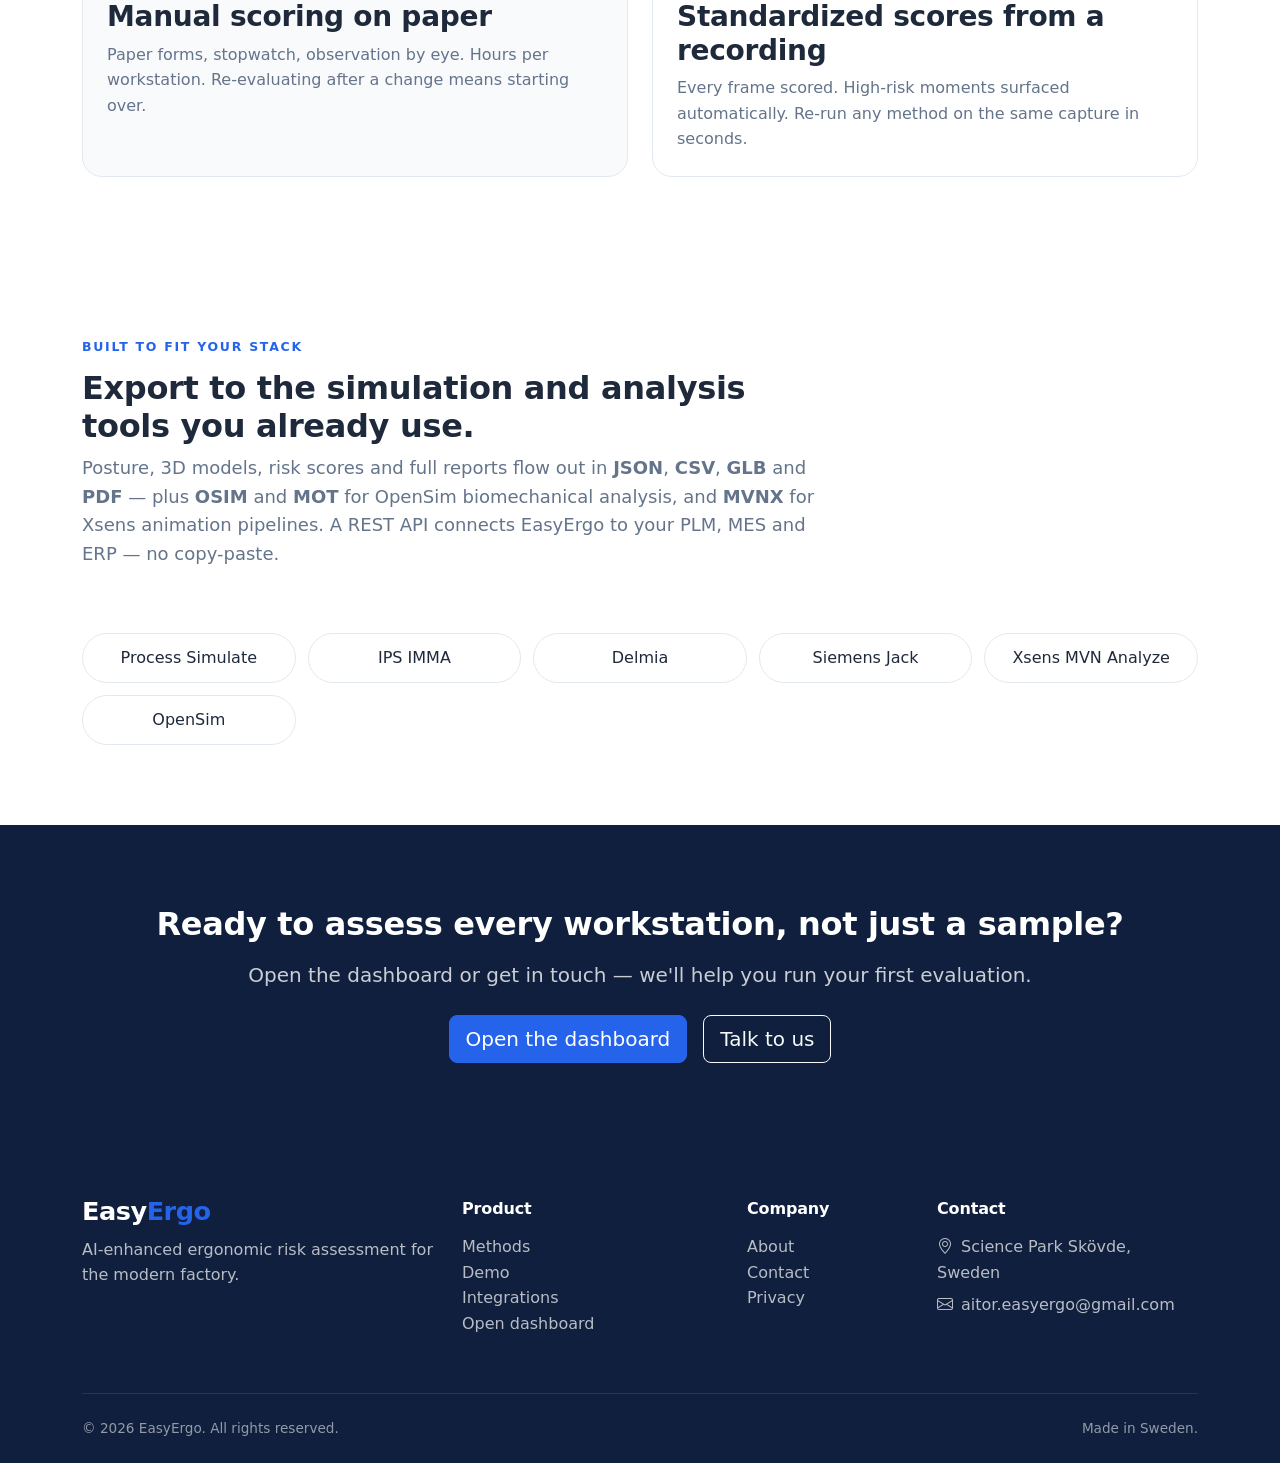
==== commit 39c0b977: "Full redesign — open ergonomics platform positioning - Five pages rewritten (index/about/contact/pri" ====
--- a/index.html
+++ b/index.html
@@ -1,354 +1,598 @@
 <!DOCTYPE html>
 <html lang="en">
-
 <head>
     <meta charset="utf-8">
-    <title>EasyErgo &mdash; Digital Ergonomics Assessment Tool</title>
-    <meta content="width=device-width, initial-scale=1.0" name="viewport">
-    <meta content="ergonomics, workplace assessment, RULA, REBA, QEC, digital ergonomics, EasyErgo" name="keywords">
-    <meta content="EasyErgo is a digital platform for ergonomists — combining AI-assisted assessments, sensor data, and a central dashboard to make workplace evaluations faster and more effective." name="description">
+    <meta name="viewport" content="width=device-width, initial-scale=1.0">
+
+    <title>EasyErgo — An open ergonomics platform for every workplace | RULA, REBA, AFF, NIOSH, KIM, QEC and your own</title>
+    <meta name="description" content="EasyErgo is an open, science-backed ergonomics platform from Sweden. Standard methods — RULA, REBA, AFF, NIOSH, KIM, QEC — and the room to add the next one and yours. Scored from ordinary worker video, no markers or special hardware.">
+    <meta name="keywords" content="ergonomic risk assessment, ergonomics platform, RULA, REBA, AFF, NIOSH, KIM, QEC, OWAS, RAMP, digital human modeling, video pose estimation, workplace ergonomics, posture analysis, ergonomics software, custom ergonomic methods, Swedish ergonomics">
+    <meta name="author" content="EasyErgo">
+    <meta name="theme-color" content="#0F1F3D">
+    <link rel="canonical" href="https://www.easy-ergo.co/">
+
+    <!-- Open Graph -->
+    <meta property="og:type" content="website">
+    <meta property="og:url" content="https://www.easy-ergo.co/">
+    <meta property="og:title" content="EasyErgo — An open ergonomics platform for every workplace">
+    <meta property="og:description" content="A Swedish, science-backed ergonomics platform. Standard methods (RULA, REBA, AFF, NIOSH, KIM, QEC), more on the way, and your own methods welcome.">
+    <meta property="og:image" content="https://www.easy-ergo.co/img/field-forms.jpg">
+    <meta property="og:locale" content="en_US">
+    <meta property="og:site_name" content="EasyErgo">
+
+    <!-- Twitter -->
+    <meta name="twitter:card" content="summary_large_image">
+    <meta name="twitter:title" content="EasyErgo — An open ergonomics platform for every workplace">
+    <meta name="twitter:description" content="A Swedish, science-backed ergonomics platform. Standard methods, more on the way, and your own methods welcome.">
+    <meta name="twitter:image" content="https://www.easy-ergo.co/img/field-forms.jpg">
 
     <!-- Favicon -->
-    <link href="img/favicon.ico" rel="icon">
-
-    <!-- Google Web Fonts -->
+    <link rel="icon" href="img/favicon.ico">
+
+    <!-- Fonts -->
     <link rel="preconnect" href="https://fonts.googleapis.com">
     <link rel="preconnect" href="https://fonts.gstatic.com" crossorigin>
-    <link href="https://fonts.googleapis.com/css2?family=Inter:wght@400;600&family=Roboto:wght@500;700&display=swap" rel="stylesheet">
-
-    <!-- Icon Font Stylesheet -->
-    <link href="https://cdnjs.cloudflare.com/ajax/libs/font-awesome/5.10.0/css/all.min.css" rel="stylesheet">
-    <link href="https://cdn.jsdelivr.net/npm/bootstrap-icons@1.4.1/font/bootstrap-icons.css" rel="stylesheet">
-
-    <!-- Libraries Stylesheet -->
-    <link href="lib/animate/animate.min.css" rel="stylesheet">
-    <link href="lib/owlcarousel/assets/owl.carousel.min.css" rel="stylesheet">
-
-    <!-- Customized Bootstrap Stylesheet -->
-    <link href="css/bootstrap.min.css" rel="stylesheet">
-
-    <!-- Template Stylesheet -->
-    <link href="css/style.css" rel="stylesheet">
+
+    <!-- Styles -->
+    <link rel="stylesheet" href="https://cdn.jsdelivr.net/npm/bootstrap@5.3.3/dist/css/bootstrap.min.css">
+    <link rel="stylesheet" href="https://cdn.jsdelivr.net/npm/bootstrap-icons@1.11.3/font/bootstrap-icons.min.css">
+    <link rel="stylesheet" href="css/site.css">
+
+    <!-- Three.js + meshopt for the in-browser GLB viewer.
+         Loaded eagerly (not async) so order is preserved: THREE before
+         OrbitControls before glb-viewer. Meshopt is an ES module that
+         exposes its decoder on window. -->
+    <script src="js/three/three.min.js"></script>
+    <script src="js/three/OrbitControls.js"></script>
+    <script type="module">
+        import {MeshoptDecoder} from './js/three/meshopt_decoder.module.js';
+        await MeshoptDecoder.ready;
+        window.MeshoptDecoder = MeshoptDecoder;
+    </script>
+    <script src="js/glb-viewer.js" defer></script>
+
+    <!-- Structured data: SoftwareApplication + Organization -->
+    <script type="application/ld+json">
+    {
+      "@context": "https://schema.org",
+      "@graph": [
+        {
+          "@type": "SoftwareApplication",
+          "name": "EasyErgo",
+          "url": "https://www.easy-ergo.co/",
+          "applicationCategory": "BusinessApplication",
+          "operatingSystem": "Web (browser)",
+          "description": "AI-driven platform that produces standardized ergonomic risk assessments (RULA, REBA, AFF, NIOSH, KIM, QEC) from ordinary video using 3D pose reconstruction.",
+          "featureList": [
+            "RULA — Rapid Upper Limb Assessment",
+            "REBA — Rapid Entire Body Assessment",
+            "AFF — Arm Force Field (La Delfa & Potvin)",
+            "NIOSH Lifting Equation",
+            "KIM — Key Indicator Method (six sub-methods)",
+            "QEC — Quick Exposure Check",
+            "3D posture reconstruction from video",
+            "REST API for PLM integration",
+            "Export to Process Simulate, Delmia, Jack, IPS IMMA, Tecnomatix, Xsens MVN Analyze"
+          ],
+          "creator": {"@id": "https://www.easy-ergo.co/#organization"}
+        },
+        {
+          "@type": "Organization",
+          "@id": "https://www.easy-ergo.co/#organization",
+          "name": "EasyErgo",
+          "url": "https://www.easy-ergo.co/",
+          "email": "aitor.easyergo@gmail.com",
+          "logo": "https://www.easy-ergo.co/img/easyergo_no_background.png",
+          "address": {
+            "@type": "PostalAddress",
+            "addressLocality": "Skövde",
+            "addressCountry": "SE"
+          }
+        }
+      ]
+    }
+    </script>
 </head>
 
 <body>
-    <!-- Spinner Start -->
-    <div id="spinner" class="show bg-white position-fixed translate-middle w-100 vh-100 top-50 start-50 d-flex align-items-center justify-content-center">
-        <div class="spinner-border text-primary" style="width: 3rem; height: 3rem;" role="status">
-            <span class="sr-only">Loading...</span>
-        </div>
-    </div>
-    <!-- Spinner End -->
-
-
-    <!-- Topbar Start -->
-    <div class="container-fluid bg-light d-none d-lg-block">
-        <div class="row align-items-center top-bar">
-            <div class="col-lg-3 col-md-12 text-center text-lg-start">
-                <a href="index.html" class="navbar-brand m-0 p-0">
-                    <h1 class="text-primary m-0">EasyErgo</h1>
+    <!-- Header -->
+    <header class="site-header">
+        <nav class="navbar navbar-expand-lg" aria-label="Primary">
+            <div class="container">
+                <a class="navbar-brand" href="index.html" aria-label="EasyErgo home">
+                    <span class="ee-wordmark" style="font-size:1.5rem"><span class="easy">Easy</span><span class="ergo">Ergo</span></span>
                 </a>
-            </div>
-            <div class="col-lg-9 col-md-12 text-end">
-                <div class="h-100 d-inline-flex align-items-center me-4">
-                    <i class="fa fa-map-marker-alt text-primary me-2"></i>
-                    <p class="m-0">Sk&ouml;vde, Sweden</p>
-                </div>
-                <div class="h-100 d-inline-flex align-items-center">
-                    <i class="far fa-envelope-open text-primary me-2"></i>
-                    <p class="m-0">aitor.easyergo@gmail.com</p>
-                </div>
-            </div>
-        </div>
-    </div>
-    <!-- Topbar End -->
-
-
-    <!-- Navbar Start -->
-    <div class="container-fluid nav-bar bg-light">
-        <nav class="navbar navbar-expand-lg navbar-light bg-white p-3 py-lg-0 px-lg-4">
-            <a href="index.html" class="navbar-brand d-flex align-items-center m-0 p-0 d-lg-none">
-                <h1 class="text-primary m-0">EasyErgo</h1>
-            </a>
-            <button class="navbar-toggler" type="button" data-bs-toggle="collapse" data-bs-target="#navbarCollapse">
-                <span class="fa fa-bars"></span>
-            </button>
-            <div class="collapse navbar-collapse" id="navbarCollapse">
-                <div class="navbar-nav me-auto">
-                    <a href="index.html" class="nav-item nav-link active">Home</a>
-                    <a href="about.html" class="nav-item nav-link">About us</a>
-                    <a href="contact.html" class="nav-item nav-link">Contact</a>
-                    <a href="https://dashboard.easy-ergo.co" class="nav-item nav-link">Dashboard</a>
-                    <a href="privacy.html" class="nav-item nav-link">Privacy</a>
+                <button class="navbar-toggler" type="button" data-bs-toggle="collapse" data-bs-target="#nav" aria-controls="nav" aria-expanded="false" aria-label="Toggle navigation">
+                    <span class="navbar-toggler-icon"></span>
+                </button>
+                <div class="collapse navbar-collapse" id="nav">
+                    <ul class="navbar-nav ms-auto align-items-lg-center">
+                        <li class="nav-item"><a class="nav-link active" href="index.html">Home</a></li>
+                        <li class="nav-item"><a class="nav-link" href="#methods">Methods</a></li>
+                        <li class="nav-item"><a class="nav-link" href="#demo">Demo</a></li>
+                        <li class="nav-item"><a class="nav-link" href="#integrations">Integrations</a></li>
+                        <li class="nav-item"><a class="nav-link" href="about.html">About</a></li>
+                        <li class="nav-item"><a class="nav-link" href="contact.html">Contact</a></li>
+                        <li class="nav-item ms-lg-2 mt-2 mt-lg-0">
+                            <a class="btn-dashboard" href="https://dashboard.easy-ergo.co">Open Dashboard</a>
+                        </li>
+                    </ul>
                 </div>
             </div>
         </nav>
-    </div>
-    <!-- Navbar End -->
-
-    <!-- Carousel Start -->
-    <div class="container-fluid p-0 mb-5">
-        <div class="owl-carousel header-carousel position-relative">
-            <div class="owl-carousel-item position-relative">
-                <img class="img-fluid" src="img/app-results-clean.jpg" alt="EasyErgo Android app showing Results screen on tablet">
-                <div class="position-absolute top-0 start-0 w-100 h-100 d-flex align-items-center" style="background: rgba(0, 0, 0, .35);">
-                    <div class="container">
-                        <div class="row justify-content-start">
-                            <div class="col-10 col-lg-8">
-                                <h5 class="text-white text-uppercase mb-3 animated slideInDown">EasyErgo</h5>
-                                <h1 class="display-3 text-white animated slideInDown mb-4">A digital tool to support ergonomists</h1>
-                            </div>
+    </header>
+
+    <main id="main">
+    <!-- Hero -->
+    <section class="hero" aria-label="Introduction">
+        <div class="container">
+            <div class="row align-items-center g-5">
+                <div class="col-lg-5 reveal">
+                    <p class="ee-wordmark on-dark" style="font-size:2.5rem"><span class="easy">Easy</span><span class="ergo">Ergo</span></p>
+                    <h1>Ergonomics, for&nbsp;every workplace.</h1>
+                    <p class="lead">An open, science-backed ergonomics platform. Standard methods — RULA, REBA, AFF, NIOSH, KIM, QEC — and the room to add the next one, and yours. Built in Sweden so any team can do proper ergonomics, without specialists or special hardware.</p>
+                    <div class="hero-cta">
+                        <a href="https://dashboard.easy-ergo.co" class="btn btn-primary btn-lg">Open the dashboard</a>
+                        <a href="#methods" class="btn btn-outline-light btn-lg">Explore the platform</a>
+                    </div>
+                </div>
+                <div class="col-lg-7 reveal">
+                    <div class="hero-pair">
+                        <div class="hero-cell">
+                            <span class="hero-cell-label">Source video</span>
+                            <video id="hero-source-video" autoplay muted loop playsinline preload="auto" data-loop-watchdog>
+                                <source src="img/demo-source-video.mp4" type="video/mp4">
+                            </video>
                         </div>
-                    </div>
-                </div>
-            </div>
-            <div class="owl-carousel-item position-relative">
-                <img class="img-fluid" src="img/app-ai-overlay.jpg" alt="EasyErgo Android app showing AI skeleton overlay on factory worker">
-                <div class="position-absolute top-0 start-0 w-100 h-100 d-flex align-items-center" style="background: rgba(0, 0, 0, .35);">
-                    <div class="container">
-                        <div class="row justify-content-start">
-                            <div class="col-10 col-lg-8">
-                                <h5 class="text-white text-uppercase mb-3 animated slideInDown">EasyErgo Android</h5>
-                                <h1 class="display-3 text-white animated slideInDown mb-4">Assess ergonomics in the field</h1>
+                        <div class="hero-cell">
+                            <span class="hero-cell-label">3D pose · EasyAI</span>
+                            <!-- data-glb-yaw / data-glb-pitch (degrees) place the
+                                 fixed hero camera. yaw: 0=front, 90=right side,
+                                 180=back, -90=left side.
+                                 data-glb-sync-video locks the GLB time to the
+                                 source video on its left, so they stay in sync
+                                 across loops. -->
+                            <div class="glb-host"
+                                 data-glb="img/demo-mesh.glb"
+                                 data-glb-eager
+                                 data-glb-interactive="false"
+                                 data-glb-orbit="false"
+                                 data-glb-yaw="135"
+                                 data-glb-pitch="0"
+                                 data-glb-sync-video="#hero-source-video"
+                                 data-glb-bg="0x0a1730">
+                                <div class="glb-loading" data-glb-overlay>
+                                    <div class="glb-spinner"></div>
+                                    <div>Loading 3D model…</div>
+                                    <div class="glb-progress"><div class="glb-progress-bar" data-glb-progress></div></div>
+                                </div>
                             </div>
                         </div>
                     </div>
                 </div>
             </div>
-            <div class="owl-carousel-item position-relative">
-                <img class="img-fluid" src="img/field-forms.jpg" alt="Ergonomist using phone and QEC paper forms with laptop in the field">
-                <div class="position-absolute top-0 start-0 w-100 h-100 d-flex align-items-center" style="background: rgba(0, 0, 0, .35);">
-                    <div class="container">
-                        <div class="row justify-content-start">
-                            <div class="col-10 col-lg-8">
-                                <h5 class="text-white text-uppercase mb-3 animated slideInDown">EasySense</h5>
-                                <h1 class="display-3 text-white animated slideInDown mb-4">Measure forces, vibration, and more</h1>
+        </div>
+    </section>
+
+    <!-- Brand essence: fast + easy + reaches workplaces that couldn't get ergonomics before -->
+    <section class="section section-light text-center" aria-label="What EasyErgo means">
+        <div class="container reveal">
+            <p class="eyebrow">Easy + Ergo</p>
+            <h2 class="mb-3">Ergonomics, made fast and easy.</h2>
+            <p class="lead-muted mx-auto" style="max-width: 760px">
+                The traditional workflow — paper forms, specialist consultants, weeks of waiting — has kept good ergonomic practice out of small shops, fast-changing factories and growing teams. EasyErgo brings the same standard methods to any workplace with a phone and a browser.
+            </p>
+        </div>
+    </section>
+
+    <!-- The 4-step workflow -->
+    <section class="section" aria-labelledby="how-h">
+        <div class="container">
+            <div class="row mb-5 reveal">
+                <div class="col-lg-7">
+                    <p class="eyebrow">How it works</p>
+                    <h2 id="how-h">From recording to risk scores — in four steps.</h2>
+                    <p class="lead-muted">All in the browser. The whole pipeline runs in minutes, not the days a traditional ergonomic study takes — so you can show results in the room, on the same visit.</p>
+                </div>
+            </div>
+            <div class="row g-4">
+                <div class="col-md-6 col-lg-3 reveal">
+                    <article class="step-card">
+                        <span class="step-number">1</span>
+                        <h3>Capture</h3>
+                        <p>Film the workstation with any camera — a phone is enough. Upload it to the EasyAI Gallery.</p>
+                    </article>
+                </div>
+                <div class="col-md-6 col-lg-3 reveal">
+                    <article class="step-card">
+                        <span class="step-number">2</span>
+                        <h3>Process</h3>
+                        <p>EasyAI rebuilds the worker's full-body posture in 3D, frame by frame. About three minutes per minute of video — fast enough to discuss findings on the spot.</p>
+                    </article>
+                </div>
+                <div class="col-md-6 col-lg-3 reveal">
+                    <article class="step-card">
+                        <span class="step-number">3</span>
+                        <h3>Score</h3>
+                        <p>Pick a method, set load and frequency, and get standard risk scores plus per-frame charts and high-risk markers.</p>
+                    </article>
+                </div>
+                <div class="col-md-6 col-lg-3 reveal">
+                    <article class="step-card">
+                        <span class="step-number">4</span>
+                        <h3>Export</h3>
+                        <p>Send results to your simulation tool, your PLM or out as a PDF report. <strong>OSIM/MOT</strong> for OpenSim, <strong>MVNX</strong> for Xsens, plus JSON, CSV and GLB.</p>
+                    </article>
+                </div>
+            </div>
+        </div>
+    </section>
+
+    <!-- Methods -->
+    <section class="section section-dark" id="methods" aria-labelledby="methods-h">
+        <div class="container">
+            <div class="row mb-5 reveal">
+                <div class="col-lg-8">
+                    <p class="eyebrow">Methodology — open by design</p>
+                    <h2 id="methods-h" class="mb-3">Six methods today. Built to grow with yours.</h2>
+                    <p class="lead" style="color:rgba(255,255,255,0.78)">The platform ships with the six most-cited assessments out of the box. The roadmap adds OWAS and RAMP next, and the architecture is built so we can plug in <strong>your company's proprietary methods</strong> alongside the standard ones — same capture, same workflow, your scoring rules.</p>
+                </div>
+            </div>
+
+            <div class="methods-grid reveal">
+                <article class="method-card risk-mid">
+                    <div class="label">RULA</div>
+                    <div class="score">6</div>
+                    <div class="sub">Medium risk</div>
+                    <p class="desc">Rapid Upper Limb Assessment. Integer score 1–7+. Focused on neck, trunk and upper limbs.</p>
+                </article>
+                <article class="method-card risk-high">
+                    <div class="label">REBA</div>
+                    <div class="score">9</div>
+                    <div class="sub">High risk</div>
+                    <p class="desc">Rapid Entire Body Assessment. Integer score 1–15. Whole-body postural load.</p>
+                </article>
+                <article class="method-card risk-mid">
+                    <div class="label">AFF</div>
+                    <div class="score percent">62.4%</div>
+                    <div class="sub">% population capable</div>
+                    <p class="desc">Arm Force Field. Predicts maximum acceptable arm strength via a neural-net model (La Delfa &amp; Potvin, 2017).</p>
+                </article>
+                <article class="method-card risk-mid">
+                    <div class="label">NIOSH</div>
+                    <div class="score decimal">1.3</div>
+                    <div class="sub">Lifting Index</div>
+                    <p class="desc">NIOSH Lifting Equation. Decimal LI for manual lifting tasks. Two reference postures.</p>
+                </article>
+                <article class="method-card risk-mid">
+                    <div class="label">KIM</div>
+                    <div class="score">27</div>
+                    <div class="sub">Orange band</div>
+                    <p class="desc">Key Indicator Method (German LASI). Six sub-methods: LHC, PP, MHO, ABP, BF, BM.</p>
+                </article>
+                <article class="method-card risk-high">
+                    <div class="label">QEC</div>
+                    <div class="score">87</div>
+                    <div class="sub">Action Level 3</div>
+                    <p class="desc">Quick Exposure Check. Per-region scores: back, shoulder, wrist, neck, plus driving / vibration / pace / stress.</p>
+                </article>
+
+                <!-- Roadmap card -->
+                <article class="method-card method-card-roadmap">
+                    <div class="label">On the roadmap</div>
+                    <div class="score-text">OWAS · RAMP</div>
+                    <p class="desc">Two more standard methods landing in the platform — the result classes are sketched, scoring next.</p>
+                </article>
+
+                <!-- Custom method card -->
+                <article class="method-card method-card-custom">
+                    <div class="label">Your method?</div>
+                    <div class="score-text">+ Custom</div>
+                    <p class="desc">Published research method we don't ship yet? <strong>We add it for free.</strong> Company-proprietary scoring rule? We build it as a paid custom integration — same dashboard, same API, same exports.</p>
+                    <a class="custom-cta" href="contact.html">Talk to us →</a>
+                </article>
+            </div>
+        </div>
+    </section>
+
+    <!-- Science / research roots -->
+    <section class="section" aria-labelledby="science-h">
+        <div class="container">
+            <div class="row g-5 align-items-center">
+                <div class="col-lg-7 reveal">
+                    <p class="eyebrow">Backed by peer-reviewed research</p>
+                    <h2 id="science-h" class="mb-3">EasyErgo is a Swedish company born from research at the <a href="https://www.his.se/en/" target="_blank" rel="noopener">University of Skövde</a>.</h2>
+                    <p class="lead-muted mb-4">Every method in EasyErgo — RULA, REBA, AFF, NIOSH, KIM, QEC — comes straight from the published literature, with the source and version stored alongside every result. The platform itself grew out of years of peer-reviewed work in digital human modelling and the optimisation of productivity and worker well-being.</p>
+                    <ul class="list-unstyled mb-4">
+                        <li class="mb-2"><i class="bi bi-mortarboard text-primary me-2"></i>Doctoral thesis at the University of Skövde (2023)</li>
+                        <li class="mb-2"><i class="bi bi-journal-text text-primary me-2"></i>Publications in <em>Advanced Engineering Informatics</em>, <em>Sustainability</em>, <em>IISE Transactions on Occupational Ergonomics</em>, <em>IEA</em>, <em>SPS</em>, <em>DHM</em>, <em>AHFE</em></li>
+                        <li class="mb-2"><i class="bi bi-bar-chart-line text-primary me-2"></i>Methodologies traceable to their source: La Delfa &amp; Potvin (AFF), German LASI (KIM), revised NIOSH equation, RULA &amp; REBA standards</li>
+                    </ul>
+                    <a href="about.html#publications" class="btn btn-outline-primary">Read the publications</a>
+                </div>
+                <div class="col-lg-5 reveal">
+                    <div class="shot-frame" style="aspect-ratio:16/9; overflow:hidden">
+                        <video autoplay muted loop playsinline preload="metadata" style="width:100%;height:100%;object-fit:cover;display:block">
+                            <source src="img/demo-source-video.mp4" type="video/mp4">
+                        </video>
+                    </div>
+                </div>
+            </div>
+        </div>
+    </section>
+
+    <!-- Why teams pick EasyErgo -->
+    <section class="section" id="why" aria-labelledby="why-h">
+        <div class="container">
+            <div class="row mb-5 reveal">
+                <div class="col-lg-8">
+                    <p class="eyebrow">Why teams pick EasyErgo</p>
+                    <h2 id="why-h">Practical, fast, and built around your data.</h2>
+                </div>
+            </div>
+            <div class="row g-4">
+                <div class="col-md-6 col-lg-3 reveal">
+                    <div class="why-card">
+                        <div class="why-icon"><i class="bi bi-stopwatch"></i></div>
+                        <h3>Fast enough to show in the room</h3>
+                        <p>One minute of video → results in about three. Walk through the findings with the operator on the same visit.</p>
+                    </div>
+                </div>
+                <div class="col-md-6 col-lg-3 reveal">
+                    <div class="why-card">
+                        <div class="why-icon"><i class="bi bi-shield-lock"></i></div>
+                        <h3>Hosted securely in Sweden</h3>
+                        <p>Your data lives on our server in Sweden — GDPR-friendly by default. If you'd rather host it on your own infrastructure, tell us, we're open to that.</p>
+                    </div>
+                </div>
+                <div class="col-md-6 col-lg-3 reveal">
+                    <div class="why-card">
+                        <div class="why-icon"><i class="bi bi-key"></i></div>
+                        <h3>Simple licensing</h3>
+                        <p>One licence, all the videos you need. No per-video fees, no per-seat surprises — predictable cost as you scale up.</p>
+                    </div>
+                </div>
+                <div class="col-md-6 col-lg-3 reveal">
+                    <div class="why-card">
+                        <div class="why-icon"><i class="bi bi-puzzle"></i></div>
+                        <h3>Method-agnostic</h3>
+                        <p>Six standard methods today plus a roadmap for OWAS, RAMP, and your company's own scoring rules.</p>
+                    </div>
+                </div>
+            </div>
+        </div>
+    </section>
+
+    <!-- We're with you, not just shipping software -->
+    <section class="section section-light" id="services" aria-labelledby="services-h">
+        <div class="container">
+            <div class="row g-5 align-items-start">
+                <div class="col-lg-6 reveal">
+                    <p class="eyebrow">We're with you, not just shipping software</p>
+                    <h2 id="services-h" class="mb-3">New to ergonomics? We help you get there.</h2>
+                    <p class="lead-muted mb-0">A platform isn't enough if your team is starting from scratch on workplace ergonomics. We onboard you, teach the fundamentals, help you meet local guidelines, and make the business case so leadership sees the return.</p>
+                </div>
+                <div class="col-lg-6 reveal">
+                    <ul class="service-list">
+                        <li>
+                            <span class="service-icon"><i class="bi bi-person-check"></i></span>
+                            <div>
+                                <h4>Hands-on onboarding</h4>
+                                <p>We walk your team through the first evaluations on real workstations — capture, scoring, reporting — until it's a routine your people own.</p>
+                            </div>
+                        </li>
+                        <li>
+                            <span class="service-icon"><i class="bi bi-mortarboard"></i></span>
+                            <div>
+                                <h4>Ergonomics fundamentals</h4>
+                                <p>Short, practical training on the methods that matter for your work — RULA, REBA, NIOSH, AFF and the rest — so your team understands the scores, not just sees them.</p>
+                            </div>
+                        </li>
+                        <li>
+                            <span class="service-icon"><i class="bi bi-clipboard2-check"></i></span>
+                            <div>
+                                <h4>Guideline compliance</h4>
+                                <p>We help you map your processes to the relevant occupational-health guidelines so you can show the work has been done — and avoid the risks of having ignored it.</p>
+                            </div>
+                        </li>
+                        <li>
+                            <span class="service-icon"><i class="bi bi-graph-up-arrow"></i></span>
+                            <div>
+                                <h4>A clear ROI</h4>
+                                <p>We help you measure what redesigning a workstation actually saves — time, sick days, rework, claims — so the investment is easy to defend to finance.</p>
+                            </div>
+                        </li>
+                    </ul>
+                    <a class="btn btn-primary mt-4" href="contact.html">Talk to us about onboarding</a>
+                </div>
+            </div>
+        </div>
+    </section>
+
+    <!-- Live demo -->
+    <section class="section section-light" id="demo" aria-labelledby="demo-h">
+        <div class="container">
+            <div class="row mb-5 reveal">
+                <div class="col-lg-8">
+                    <p class="eyebrow">Pose estimation in the browser</p>
+                    <h2 id="demo-h" class="mb-3">From plain video to live pose estimation.</h2>
+                    <p class="lead-muted">Left: the source recording. Right: the full-body 3D pose EasyAI estimated from it — same movement, every joint, fully rotatable. Drag to orbit the model.</p>
+                </div>
+            </div>
+
+            <div class="demo-stage reveal">
+                <div class="demo-pair">
+                    <!-- Demo section uses the second source pair (overhead-reach
+                         scene) so the visitor sees a different ergonomic case
+                         than the one in the hero. Lazy-loaded when in view.
+                         GLB time is locked to the source video below for sync. -->
+                    <div class="demo-cell">
+                        <span class="demo-cell-label">Source video</span>
+                        <video id="demo-source-video" autoplay muted loop playsinline preload="metadata" data-loop-watchdog>
+                            <source src="img/demo-source-video-2.mp4" type="video/mp4">
+                        </video>
+                    </div>
+                    <div class="demo-cell">
+                        <span class="demo-cell-label">3D pose · interactive</span>
+                        <div class="glb-host"
+                             data-glb="img/demo-mesh-2.glb"
+                             data-glb-interactive="true"
+                             data-glb-orbit="true"
+                             data-glb-orbit-speed="0.25"
+                             data-glb-sync-video="#demo-source-video"
+                             data-glb-bg="0x0a1730">
+                            <div class="glb-loading" data-glb-overlay>
+                                <div class="glb-spinner"></div>
+                                <div>Loading 3D model…</div>
+                                <div class="glb-progress"><div class="glb-progress-bar" data-glb-progress></div></div>
                             </div>
                         </div>
                     </div>
                 </div>
-            </div>
-            <div class="owl-carousel-item position-relative">
-                <img class="img-fluid" src="img/field-assessment.jpg" alt="Ergonomist using phone and paper forms in the field">
-                <div class="position-absolute top-0 start-0 w-100 h-100 d-flex align-items-center" style="background: rgba(0, 0, 0, .35);">
-                    <div class="container">
-                        <div class="row justify-content-start">
-                            <div class="col-10 col-lg-8">
-                                <h5 class="text-white text-uppercase mb-3 animated slideInDown">In the Field</h5>
-                                <h1 class="display-3 text-white animated slideInDown mb-4">From paper forms to digital assessments</h1>
-                            </div>
+                <p class="demo-hint">
+                    <i class="bi bi-mouse2 me-1"></i>Left-drag to orbit · right-drag to pan · scroll to zoom
+                </p>
+            </div>
+        </div>
+    </section>
+
+    <!-- Before / after EasyErgo -->
+    <section class="section" aria-labelledby="compare-h">
+        <div class="container">
+            <div class="row mb-5 reveal">
+                <div class="col-lg-7">
+                    <p class="eyebrow">Why EasyErgo</p>
+                    <h2 id="compare-h">A practice that hasn't changed in decades — until now.</h2>
+                </div>
+            </div>
+            <div class="row g-4">
+                <div class="col-md-6 reveal">
+                    <article class="compare-card before">
+                        <img src="img/field-forms.jpg" alt="Ergonomist using paper QEC forms with a laptop on a workshop floor" loading="lazy">
+                        <div class="body">
+                            <span class="tag">Before</span>
+                            <h3>Manual scoring on paper</h3>
+                            <p class="muted mb-0">Paper forms, stopwatch, observation by eye. Hours per workstation. Re-evaluating after a change means starting over.</p>
                         </div>
-                    </div>
-                </div>
-            </div>
-            <div class="owl-carousel-item position-relative">
-                <img class="img-fluid" src="img/dashboard-rula.png" alt="EasyErgo Dashboard showing RULA evaluation results">
-                <div class="position-absolute top-0 start-0 w-100 h-100 d-flex align-items-center" style="background: rgba(0, 0, 0, .35);">
-                    <div class="container">
-                        <div class="row justify-content-start">
-                            <div class="col-10 col-lg-8">
-                                <h5 class="text-white text-uppercase mb-3 animated slideInDown">EasyErgo Dashboard</h5>
-                                <h1 class="display-3 text-white animated slideInDown mb-4">Your central assessment dashboard</h1>
+                    </article>
+                </div>
+                <div class="col-md-6 reveal">
+                    <article class="compare-card after">
+                        <div class="mock-result" aria-hidden="true">
+                            <div class="mock-result-head">
+                                <span class="mock-result-label">RULA Evaluation</span>
+                                <span class="mock-result-pill">Medium risk</span>
+                            </div>
+                            <div class="mock-result-grid">
+                                <div class="mock-result-cell">
+                                    <span class="mock-result-cell-label">Max</span>
+                                    <span class="mock-result-cell-num">6</span>
+                                </div>
+                                <div class="mock-result-cell">
+                                    <span class="mock-result-cell-label">Avg</span>
+                                    <span class="mock-result-cell-num">4.2</span>
+                                </div>
+                                <div class="mock-result-cell">
+                                    <span class="mock-result-cell-label">High-risk frames</span>
+                                    <span class="mock-result-cell-num">17</span>
+                                </div>
+                            </div>
+                            <div class="mock-result-bar">
+                                <div class="mock-result-bar-fill" style="width:62%"></div>
+                            </div>
+                            <div class="mock-result-foot">
+                                <span class="mock-dot dot-mid"></span>RULA · <span class="mock-dot dot-high"></span>REBA · <span class="mock-dot dot-mid"></span>AFF · <span class="mock-dot dot-mid"></span>NIOSH · <span class="mock-dot dot-mid"></span>KIM · <span class="mock-dot dot-high"></span>QEC
                             </div>
                         </div>
-                    </div>
-                </div>
-            </div>
-        </div>
-    </div>
-    <!-- Carousel End -->
-
-
-    <!-- About Start -->
-    <div class="container-xxl pt-1 pb-1">
-        <div class="container">
-            <div class="row g-5">
-                <div class="col-lg-12 wow fadeInUp" data-wow-delay="0.1s">
-                    <h6 class="text-secondary text-uppercase">About EasyErgo</h6>
-                    <h1 class="mb-4">What is EasyErgo?</h1>
-                    <p class="mb-4">
-                        EasyErgo was created to make ergonomics evaluations easier, faster, and more effective for professionals in the field.
-                        By introducing digital tools specifically designed for ergonomists, it combines the efficiency of mobile technology
-                        with the precision of standardized assessment methods.<br><br>
-                        Our goal is to help you carry out evaluations in less time, add more objectivity through integrated measurements and AI-assisted
-                        analysis, and keep all your work organized and accessible. Whether you're assessing on-site or managing data across
-                        multiple projects, EasyErgo turns digitalization into a practical advantage for better-managed, evidence-based ergonomics.
+                        <div class="body">
+                            <span class="tag">With EasyErgo</span>
+                            <h3>Standardized scores from a recording</h3>
+                            <p class="muted mb-0">Every frame scored. High-risk moments surfaced automatically. Re-run any method on the same capture in seconds.</p>
+                        </div>
+                    </article>
+                </div>
+            </div>
+        </div>
+    </section>
+
+    <!-- Integrations -->
+    <section class="section" id="integrations" aria-labelledby="integrations-h">
+        <div class="container">
+            <div class="row mb-5 reveal">
+                <div class="col-lg-8">
+                    <p class="eyebrow">Built to fit your stack</p>
+                    <h2 id="integrations-h">Export to the simulation and analysis tools you already use.</h2>
+                    <p class="lead-muted">Posture, 3D models, risk scores and full reports flow out in <strong>JSON</strong>, <strong>CSV</strong>, <strong>GLB</strong> and <strong>PDF</strong> — plus <strong>OSIM</strong> and <strong>MOT</strong> for OpenSim biomechanical analysis, and <strong>MVNX</strong> for Xsens animation pipelines. A REST API connects EasyErgo to your PLM, MES and ERP — no copy-paste.</p>
+                </div>
+            </div>
+            <div class="integrations-grid reveal">
+                <div class="integration-pill">Process Simulate</div>
+                <div class="integration-pill">IPS IMMA</div>
+                <div class="integration-pill">Delmia</div>
+                <div class="integration-pill">Siemens Jack</div>
+                <div class="integration-pill">Xsens MVN Analyze</div>
+                <div class="integration-pill">OpenSim</div>
+            </div>
+        </div>
+    </section>
+
+    <!-- Final CTA -->
+    <section class="section section-dark" aria-labelledby="cta-h">
+        <div class="container text-center reveal">
+            <h2 id="cta-h" class="mb-3">Ready to assess every workstation, not just a sample?</h2>
+            <p class="lead mb-4" style="color:rgba(255,255,255,0.78)">Open the dashboard or get in touch — we'll help you run your first evaluation.</p>
+            <div class="d-flex justify-content-center gap-3 flex-wrap">
+                <a class="btn btn-primary btn-lg" href="https://dashboard.easy-ergo.co">Open the dashboard</a>
+                <a class="btn btn-outline-light btn-lg" href="contact.html">Talk to us</a>
+            </div>
+        </div>
+    </section>
+    </main>
+
+    <!-- Footer -->
+    <footer class="site-footer" aria-label="Site footer">
+        <div class="container">
+            <div class="row g-4">
+                <div class="col-lg-4 col-md-6">
+                    <p class="ee-wordmark on-dark" style="font-size:1.6rem; margin-bottom: 0.75rem"><span class="easy">Easy</span><span class="ergo">Ergo</span></p>
+                    <p style="color:rgba(255,255,255,0.7); margin:0">AI-enhanced ergonomic risk assessment for the modern factory.</p>
+                </div>
+                <div class="col-lg-3 col-md-6">
+                    <h5>Product</h5>
+                    <ul class="list-unstyled">
+                        <li><a href="#methods">Methods</a></li>
+                        <li><a href="#demo">Demo</a></li>
+                        <li><a href="#integrations">Integrations</a></li>
+                        <li><a href="https://dashboard.easy-ergo.co">Open dashboard</a></li>
+                    </ul>
+                </div>
+                <div class="col-lg-2 col-md-6">
+                    <h5>Company</h5>
+                    <ul class="list-unstyled">
+                        <li><a href="about.html">About</a></li>
+                        <li><a href="contact.html">Contact</a></li>
+                        <li><a href="privacy.html">Privacy</a></li>
+                    </ul>
+                </div>
+                <div class="col-lg-3 col-md-6">
+                    <h5>Contact</h5>
+                    <p style="color:rgba(255,255,255,0.7); margin:0 0 0.4rem">
+                        <i class="bi bi-geo-alt me-2"></i>Science Park Skövde, Sweden
                     </p>
-                </div>
-            </div>
-        </div>
-    </div>
-    <!-- About End -->
-
-    <!-- About (Section 2) Start -->
-    <div class="container-xxl pt-1 pb-1">
-        <div class="container">
-            <div class="row g-5 align-items-center">
-                <!-- IMAGE LEFT on desktop, SECOND on mobile -->
-                <div class="col-lg-6 pt-4 order-2 order-lg-1">
-                    <img
-                        class="img-fluid rounded shadow-sm w-100"
-                        src="img/app-ai-overlay.jpg"
-                        alt="EasyErgo Android app showing AI skeleton overlay on factory worker"
-                    >
-                </div>
-
-                <!-- TEXT RIGHT on desktop, FIRST on mobile -->
-                <div class="col-lg-6 wow fadeInUp order-1 order-lg-2" data-wow-delay="0.5s">
-                    <h1 class="mb-4">EasyErgo Android</h1>
-                    <p class="mb-4">
-                        EasyErgo for Android is the ergonomist's field tool. Capture photos, document the task, and run standard methods
-                        (e.g., RULA, REBA, QEC) right on the tablet&mdash;on site with workers or later in the office. Your work is saved locally
-                        and can sync to the EasyErgo Server whenever you're online.<br><br>
-                        Built-in AI estimates human pose from images to pre-fill key postures and automate parts of the evaluation while you
-                        keep full control over criteria and scoring. Re-evaluate in seconds as conditions change, and use automatic picture
-                        description generation to speed up reporting. The result: faster, consistent assessments with less admin and more time
-                        for conversations that matter.
+                    <p style="color:rgba(255,255,255,0.7); margin:0">
+                        <i class="bi bi-envelope me-2"></i><a href="mailto:aitor.easyergo@gmail.com">aitor.easyergo@gmail.com</a>
                     </p>
                 </div>
             </div>
-        </div>
-    </div>
-    <!-- About (Section 2) End -->
-
-    <!-- About (Section 3) Start -->
-    <div class="container-xxl pt-1 pb-1">
-        <div class="container">
-            <div class="row g-5">
-                <div class="col-lg-6 wow fadeInUp" data-wow-delay="0.1s">
-                    <h1 class="mb-4">EasySense</h1>
-                    <p class="mb-4">
-                        EasySense is our practical sensing companion for EasyErgo. It measures forces, vibration, temperature, humidity, and
-                        noise levels in a compact, affordable setup that pairs with the Android app. Readings are time-synced with your photos
-                        and notes so you can connect exposure to posture and task context.<br><br>
-                        While not positioned as a high-end industrial instrument, EasySense delivers the accuracy and stability needed for
-                        day-to-day ergonomics work. See live charts, record sessions, and capture peak values for quick risk screening. It's a
-                        straightforward way to add objective data to your evaluations&mdash;without the complexity or cost of specialized equipment.
-                    </p>
-                </div>
-                <div class="col-lg-6 pt-4 product-img-section">
-                    <div class="position-relative h-100 wow fadeInUp" data-wow-delay="0.5s">
-                        <img class="position-absolute img-fluid w-100 h-100 easysense-img" src="img/easyergo_pcb.jpg" style="object-fit: cover; object-position: center center;" alt="EasySense v1.0 prototype PCB">
-                    </div>
-                </div>
-            </div>
-        </div>
-    </div>
-    <!-- About (Section 3) End -->
-
-    <!-- About (Section 4) Start -->
-    <div class="container-xxl pt-1 pb-1">
-        <div class="container">
-            <div class="row g-5 align-items-center">
-                <!-- IMAGE LEFT on desktop, SECOND on mobile -->
-                <div class="col-lg-6 pt-4 order-2 order-lg-1">
-                    <img
-                        class="img-fluid rounded shadow-sm w-100"
-                        src="img/demo-video-evaluation.gif"
-                        alt="EasyErgo Dashboard — video evaluation with live RULA scoring"
-                    >
-                </div>
-
-                <!-- TEXT RIGHT on desktop, FIRST on mobile -->
-                <div class="col-lg-6 wow fadeInUp order-1 order-lg-2" data-wow-delay="0.5s">
-                    <h1 class="mb-4">EasyErgo Dashboard</h1>
-                    <p class="mb-4">
-                        The EasyErgo Dashboard is your central hub. Evaluations and media from the tablet upload automatically, so your
-                        files, images, and reports stay organized and backed up. Compare assessments across tasks, dates, or teams, and share
-                        selected results with colleagues or clients using role-based access.<br><br>
-                        Manage users and projects, keep versioned records, and export clean reports when you're ready. It's the simplest way
-                        to move from individual assessments to a shared, searchable knowledge base that supports better decisions over time.
-                    </p>
-                </div>
-            </div>
-        </div>
-    </div>
-    <!-- About (Section 4) End -->
-
-
-    <!-- Video Demo Start -->
-    <div class="video wow fadeInUp py-5" data-wow-delay="0.1s">
-        <div class="container">
-            <h1 class="text-white text-center mb-2">EasyErgo Demonstration</h1>
-            <p class="text-white text-center mb-5 opacity-75">See the Dashboard's AI-powered video evaluation in action</p>
-
-            <div class="row g-4 justify-content-center mb-5">
-                <div class="col-lg-6">
-                    <p class="text-white text-center small mb-2 opacity-75">3D skeleton tracking</p>
-                    <video class="w-100 rounded shadow" autoplay muted loop playsinline>
-                        <source src="img/demo-skeleton-3d.mp4" type="video/mp4">
-                    </video>
-                </div>
-                <div class="col-lg-6">
-                    <p class="text-white text-center small mb-2 opacity-75">Live RULA / REBA scoring</p>
-                    <video class="w-100 rounded shadow" autoplay muted loop playsinline>
-                        <source src="img/demo-video-evaluation.mp4" type="video/mp4">
-                    </video>
-                </div>
-                <div class="col-lg-6">
-                    <p class="text-white text-center small mb-2 opacity-75">Full-body movement analysis</p>
-                    <video class="w-100 rounded shadow" autoplay muted loop playsinline>
-                        <source src="img/demo-walking.mp4" type="video/mp4">
-                    </video>
-                </div>
-                <div class="col-lg-6">
-                    <p class="text-white text-center small mb-2 opacity-75">From photo to 3D body model</p>
-                    <video class="w-100 rounded shadow" autoplay muted loop playsinline>
-                        <source src="img/demo-3d-model.mp4" type="video/mp4">
-                    </video>
-                </div>
-            </div>
-
-            <!-- Coming soon notice -->
-            <div class="text-center">
-                <p class="text-white opacity-50 small mb-0"><i class="bi bi-clock me-2"></i>Full demo video coming soon</p>
-            </div>
-        </div>
-
-    </div>
-    <!-- Video Demo End -->
-
-    <!-- Footer Start -->
-    <div class="container-fluid bg-dark text-light footer pt-5 mt-5 wow fadeIn" data-wow-delay="0.1s">
-        <div class="container py-5">
-            <div class="row g-5">
-                <div class="col-lg-4 col-md-8">
-                    <h4 class="text-light mb-4">Address</h4>
-                    <p class="mb-2"><i class="fa fa-map-marker-alt me-3"></i>Sk&ouml;vde, Sweden</p>
-                    <p class="mb-2"><i class="fa fa-envelope me-3"></i>aitor.easyergo@gmail.com</p>
-                </div>
-            </div>
-        </div>
-        <div class="container">
-            <div class="copyright">
-                <div class="row">
-                    <div class="col-md-6 text-center text-md-start mb-3 mb-md-0">
-                        &copy; <a class="border-bottom" href="index.html">EasyErgo</a>, All Rights Reserved.
-                    </div>
-                    <div class="col-md-6 text-center text-md-end">
-                        <!--/*** This template is free as long as you keep the footer author's credit link/attribution link/backlink. If you'd like to use the template without the footer author's credit link/attribution link/backlink, you can purchase the Credit Removal License from "https://htmlcodex.com/credit-removal". Thank you for your support. ***/-->
-                        <a class="border-bottom" href="https://htmlcodex.com">HTML Codex</a>
-                    </div>
-                </div>
-            </div>
-        </div>
-    </div>
-    <!-- Footer End -->
-
-
-    <!-- Back to Top -->
-    <a href="#" class="btn btn-lg btn-primary btn-lg-square rounded-0 back-to-top"><i class="bi bi-arrow-up"></i></a>
-
-
-    <!-- JavaScript Libraries -->
-    <script src="https://code.jquery.com/jquery-3.4.1.min.js"></script>
-    <script src="https://cdn.jsdelivr.net/npm/bootstrap@5.0.0/dist/js/bootstrap.bundle.min.js"></script>
-    <script src="lib/wow/wow.min.js"></script>
-    <script src="lib/easing/easing.min.js"></script>
-    <script src="lib/owlcarousel/owl.carousel.min.js"></script>
-
-    <!-- Template Javascript -->
-    <script src="js/main.js"></script>
+            <div class="footer-meta d-flex flex-wrap justify-content-between gap-2">
+                <span>&copy; <span data-year>2026</span> EasyErgo. All rights reserved.</span>
+                <span>Made in Sweden.</span>
+            </div>
+        </div>
+    </footer>
+
+    <!-- Scripts -->
+    <script src="https://cdn.jsdelivr.net/npm/bootstrap@5.3.3/dist/js/bootstrap.bundle.min.js" defer></script>
+    <script src="js/site.js" defer></script>
 </body>
-
 </html>
--- a/css/site.css
+++ b/css/site.css
@@ -0,0 +1,1062 @@
+/* ============================================================
+   EasyErgo — site stylesheet
+   Brand tokens mirror dashboard.easy-ergo.co (--ee-*)
+   ============================================================ */
+
+:root {
+    /* Brand */
+    --ee-primary:        #2563EB;
+    --ee-primary-deep:   #1E40AF;
+    --ee-primary-light:  #3B82F6;
+    --ee-glow:           rgba(37, 99, 235, 0.18);
+
+    /* Surfaces */
+    --ee-dark:           #0F1F3D;
+    --ee-dark-soft:      #1A2A4F;
+    --ee-bg:             #F0F4F8;
+    --ee-surface:        #FFFFFF;
+    --ee-surface-2:      #F8FAFC;
+    --ee-border:         #E2E8F0;
+
+    /* Text */
+    --ee-text:           #1E293B;
+    --ee-muted:          #64748B;
+    --ee-text-on-dark:   #E2E8F0;
+
+    /* Risk colors */
+    --ee-risk-low:       #22C55E;
+    --ee-risk-mid:       #F59E0B;
+    --ee-risk-high:      #EF4444;
+
+    /* Type */
+    --ee-font:           'Segoe UI', 'Helvetica Neue', 'Inter',
+                         system-ui, -apple-system, sans-serif;
+
+    /* Radii / motion */
+    --ee-radius-sm:      0.5rem;
+    --ee-radius:         0.75rem;
+    --ee-radius-lg:      1.25rem;
+    --ee-shadow-sm:      0 1px 2px rgba(15, 31, 61, 0.06);
+    --ee-shadow:         0 4px 18px rgba(15, 31, 61, 0.08);
+    --ee-shadow-lg:      0 24px 48px -16px rgba(15, 31, 61, 0.30);
+    --ee-easing:         cubic-bezier(0.4, 0, 0.2, 1);
+}
+
+/* Bootstrap primary override */
+.btn-primary {
+    --bs-btn-bg: var(--ee-primary);
+    --bs-btn-border-color: var(--ee-primary);
+    --bs-btn-hover-bg: var(--ee-primary-deep);
+    --bs-btn-hover-border-color: var(--ee-primary-deep);
+    --bs-btn-active-bg: var(--ee-primary-deep);
+    --bs-btn-active-border-color: var(--ee-primary-deep);
+}
+
+.btn-outline-primary {
+    --bs-btn-color: var(--ee-primary);
+    --bs-btn-border-color: var(--ee-primary);
+    --bs-btn-hover-bg: var(--ee-primary);
+    --bs-btn-hover-border-color: var(--ee-primary);
+    --bs-btn-active-bg: var(--ee-primary);
+    --bs-btn-active-border-color: var(--ee-primary);
+}
+
+.text-primary {
+    color: var(--ee-primary) !important;
+}
+
+.bg-primary {
+    background-color: var(--ee-primary) !important;
+}
+
+
+/* ─── Base ───────────────────────────────────────────── */
+
+html {
+    scroll-behavior: smooth;
+}
+
+body {
+    font-family: var(--ee-font);
+    color: var(--ee-text);
+    background: var(--ee-surface);
+    line-height: 1.6;
+    -webkit-font-smoothing: antialiased;
+}
+
+h1, h2, h3, h4, h5, h6 {
+    font-family: var(--ee-font);
+    font-weight: 700;
+    color: var(--ee-text);
+    letter-spacing: -0.01em;
+}
+
+.eyebrow {
+    font-size: 0.78rem;
+    font-weight: 600;
+    text-transform: uppercase;
+    letter-spacing: 0.14em;
+    color: var(--ee-primary);
+    margin-bottom: 0.75rem;
+}
+
+.lead-muted {
+    color: var(--ee-muted);
+    font-size: 1.125rem;
+}
+
+a {
+    color: var(--ee-primary);
+    text-decoration: none;
+    transition: color 0.2s var(--ee-easing);
+}
+
+a:hover {
+    color: var(--ee-primary-deep);
+}
+
+
+/* ─── Wordmark ───────────────────────────────────────── */
+
+.ee-wordmark {
+    font-weight: 800;
+    letter-spacing: -0.02em;
+    margin: 0;
+    line-height: 1;
+}
+
+.ee-wordmark .easy { color: var(--ee-text); }
+.ee-wordmark .ergo { color: var(--ee-primary); }
+
+.ee-wordmark.on-dark .easy { color: #FFFFFF; }
+
+
+/* ─── Top bar / nav ──────────────────────────────────── */
+
+.site-header {
+    position: sticky;
+    top: 0;
+    z-index: 50;
+    background: rgba(255, 255, 255, 0.92);
+    backdrop-filter: saturate(140%) blur(8px);
+    -webkit-backdrop-filter: saturate(140%) blur(8px);
+    border-bottom: 1px solid var(--ee-border);
+    transition: box-shadow 0.2s var(--ee-easing);
+}
+
+.site-header.scrolled {
+    box-shadow: var(--ee-shadow-sm);
+}
+
+.site-header .navbar {
+    padding-top: 0.85rem;
+    padding-bottom: 0.85rem;
+}
+
+.site-header .nav-link {
+    color: var(--ee-text);
+    font-weight: 500;
+    padding: 0.5rem 1rem !important;
+    border-radius: var(--ee-radius-sm);
+    transition: color 0.2s var(--ee-easing), background 0.2s var(--ee-easing);
+}
+
+.site-header .nav-link:hover,
+.site-header .nav-link.active {
+    color: var(--ee-primary);
+    background: var(--ee-surface-2);
+}
+
+.site-header .btn-dashboard {
+    background: var(--ee-primary);
+    color: #fff;
+    border: 0;
+    padding: 0.55rem 1.1rem;
+    border-radius: var(--ee-radius-sm);
+    font-weight: 600;
+    transition: background 0.2s var(--ee-easing);
+}
+
+.site-header .btn-dashboard:hover {
+    background: var(--ee-primary-deep);
+    color: #fff;
+}
+
+
+/* ─── Hero ───────────────────────────────────────────── */
+
+.hero {
+    background:
+        radial-gradient(1200px 600px at 20% 0%, rgba(59, 130, 246, 0.18), transparent 60%),
+        radial-gradient(900px  500px at 90% 100%, rgba(37, 99, 235, 0.12), transparent 60%),
+        var(--ee-dark);
+    color: var(--ee-text-on-dark);
+    padding: 5rem 0 5rem;
+    overflow: hidden;
+    position: relative;
+}
+
+.hero h1 {
+    color: #fff;
+    font-size: clamp(2.25rem, 4.5vw, 3.5rem);
+    line-height: 1.1;
+    letter-spacing: -0.02em;
+    margin-bottom: 1.25rem;
+}
+
+.hero .lead {
+    color: rgba(255, 255, 255, 0.78);
+    font-size: 1.2rem;
+    max-width: 36rem;
+}
+
+.hero .ee-wordmark {
+    font-size: 2.5rem;
+    margin-bottom: 1rem;
+}
+
+.hero-cta {
+    margin-top: 2rem;
+    display: flex;
+    gap: 0.75rem;
+    flex-wrap: wrap;
+}
+
+.hero-cta .btn {
+    padding: 0.75rem 1.5rem;
+    font-weight: 600;
+    border-radius: var(--ee-radius-sm);
+}
+
+.hero-cta .btn-outline-light {
+    border-color: rgba(255,255,255,0.4);
+    color: #fff;
+}
+
+.hero-cta .btn-outline-light:hover {
+    background: rgba(255,255,255,0.1);
+    border-color: rgba(255,255,255,0.6);
+}
+
+.hero-pair {
+    display: grid;
+    grid-template-columns: 1fr 1fr;
+    gap: 0.75rem;
+}
+
+@media (max-width: 575px) {
+    .hero-pair { grid-template-columns: 1fr; }
+}
+
+.hero-cell {
+    position: relative;
+    border-radius: var(--ee-radius-lg);
+    overflow: hidden;
+    box-shadow: var(--ee-shadow-lg);
+    background: linear-gradient(180deg, #1A2A4F 0%, #0a1730 100%);
+    aspect-ratio: 4 / 5;
+}
+
+.hero-cell video {
+    width: 100%;
+    height: 100%;
+    /* Contain (not cover) so the entire 16:9 frame is visible inside
+       the 4:5 cell. The cell's dark gradient absorbs the letterboxing
+       so it reads as intentional padding, not as black bars. */
+    object-fit: contain;
+    display: block;
+}
+
+.hero-cell .glb-host {
+    width: 100%;
+    height: 100%;
+    position: relative;
+    background: linear-gradient(180deg, #1A2A4F 0%, #0a1730 100%);
+}
+
+.hero-cell-label {
+    position: absolute;
+    top: 0.75rem;
+    left: 0.75rem;
+    background: rgba(15, 31, 61, 0.85);
+    color: #fff;
+    font-size: 0.7rem;
+    font-weight: 600;
+    padding: 0.35rem 0.7rem;
+    border-radius: 999px;
+    letter-spacing: 0.04em;
+    text-transform: uppercase;
+    backdrop-filter: blur(8px);
+    z-index: 4;
+}
+
+
+/* ─── Section primitives ─────────────────────────────── */
+
+.section {
+    padding: 5rem 0;
+}
+
+.section-tight {
+    padding: 3rem 0;
+}
+
+.section-dark {
+    background: var(--ee-dark);
+    color: var(--ee-text-on-dark);
+}
+
+.section-dark h1, .section-dark h2, .section-dark h3 {
+    color: #fff;
+}
+
+.section-light {
+    background: var(--ee-surface-2);
+}
+
+
+/* ─── Step cards (Capture → Analyze → Export) ────────── */
+
+.step-card {
+    background: var(--ee-surface);
+    border: 1px solid var(--ee-border);
+    border-radius: var(--ee-radius-lg);
+    padding: 2rem;
+    height: 100%;
+    transition: transform 0.25s var(--ee-easing), box-shadow 0.25s var(--ee-easing);
+}
+
+.step-card:hover {
+    transform: translateY(-4px);
+    box-shadow: var(--ee-shadow);
+}
+
+.step-number {
+    display: inline-flex;
+    align-items: center;
+    justify-content: center;
+    width: 2.25rem;
+    height: 2.25rem;
+    border-radius: 999px;
+    background: var(--ee-primary);
+    color: #fff;
+    font-weight: 700;
+    font-size: 1rem;
+    margin-bottom: 1rem;
+}
+
+.step-card h3 {
+    font-size: 1.25rem;
+    margin-bottom: 0.5rem;
+}
+
+.step-card p {
+    color: var(--ee-muted);
+    margin: 0;
+}
+
+
+/* ─── Method badges (RULA, REBA, AFF, NIOSH, KIM, QEC) ── */
+
+.methods-grid {
+    display: grid;
+    grid-template-columns: repeat(auto-fit, minmax(220px, 1fr));
+    gap: 1.25rem;
+}
+
+.method-card {
+    background: var(--ee-dark-soft);
+    border-radius: var(--ee-radius-lg);
+    padding: 1.5rem 1.25rem;
+    border: 2px solid transparent;
+    color: var(--ee-text-on-dark);
+    text-align: center;
+    transition: transform 0.25s var(--ee-easing);
+    position: relative;
+    overflow: hidden;
+}
+
+.method-card:hover {
+    transform: translateY(-4px);
+}
+
+.method-card .label {
+    color: rgba(255,255,255,0.7);
+    font-size: 1rem;
+    font-weight: 600;
+    text-transform: uppercase;
+    letter-spacing: 0.06em;
+    margin-bottom: 0.5rem;
+}
+
+.method-card .score {
+    font-size: 3rem;
+    font-weight: 800;
+    line-height: 1;
+    margin-bottom: 0.4rem;
+    letter-spacing: -0.02em;
+}
+
+.method-card .score.percent { font-size: 2.25rem; }
+.method-card .score.decimal { font-size: 2.75rem; }
+
+.method-card .sub {
+    color: rgba(255,255,255,0.55);
+    font-size: 0.85rem;
+    margin-bottom: 0.75rem;
+}
+
+.method-card .desc {
+    color: rgba(255,255,255,0.7);
+    font-size: 0.85rem;
+    margin: 0;
+    line-height: 1.4;
+}
+
+.method-card.risk-low    { border-color: var(--ee-risk-low); }
+.method-card.risk-mid    { border-color: var(--ee-risk-mid); }
+.method-card.risk-high   { border-color: var(--ee-risk-high); }
+
+.method-card.risk-low    .score { color: var(--ee-risk-low); }
+.method-card.risk-mid    .score { color: var(--ee-risk-mid); }
+.method-card.risk-high   .score { color: var(--ee-risk-high); }
+
+/* Non-numeric variants (roadmap / custom): use a styled text block in
+   place of the big number. */
+.method-card .score-text {
+    font-size: 1.5rem;
+    font-weight: 700;
+    line-height: 1.1;
+    letter-spacing: -0.01em;
+    margin-bottom: 0.6rem;
+    color: #fff;
+}
+
+.method-card.method-card-roadmap {
+    background: transparent;
+    border-color: rgba(255, 255, 255, 0.18);
+    border-style: dashed;
+}
+
+.method-card.method-card-roadmap .label {
+    color: var(--ee-primary-light);
+}
+
+.method-card.method-card-custom {
+    background: linear-gradient(165deg, rgba(37, 99, 235, 0.18) 0%, rgba(15, 31, 61, 0.4) 100%);
+    border-color: var(--ee-primary);
+    border-style: solid;
+}
+
+.method-card.method-card-custom .label {
+    color: var(--ee-primary-light);
+}
+
+.method-card.method-card-custom .score-text {
+    color: var(--ee-primary-light);
+}
+
+.method-card .custom-cta {
+    display: inline-block;
+    margin-top: 0.5rem;
+    color: #fff;
+    font-size: 0.85rem;
+    font-weight: 600;
+    border-bottom: 1px solid rgba(255, 255, 255, 0.5);
+    padding-bottom: 2px;
+    transition: border-color 0.2s var(--ee-easing);
+}
+
+.method-card .custom-cta:hover {
+    color: #fff;
+    border-bottom-color: #fff;
+}
+
+
+/* ─── Live 3D demo ───────────────────────────────────── */
+
+.demo-stage {
+    background: linear-gradient(180deg, var(--ee-dark) 0%, #0a1730 100%);
+    border-radius: var(--ee-radius-lg);
+    padding: 1rem;
+    overflow: hidden;
+}
+
+.demo-pair {
+    display: grid;
+    grid-template-columns: 1fr 1fr;
+    gap: 1rem;
+}
+
+@media (max-width: 768px) {
+    .demo-pair { grid-template-columns: 1fr; }
+}
+
+.demo-cell {
+    background: #000;
+    border-radius: var(--ee-radius);
+    overflow: hidden;
+    aspect-ratio: 16 / 9;
+    position: relative;
+    display: flex;
+    align-items: center;
+    justify-content: center;
+}
+
+.demo-cell video {
+    width: 100%;
+    height: 100%;
+    object-fit: cover;
+}
+
+.demo-cell .glb-host {
+    width: 100%;
+    height: 100%;
+    position: relative;
+    background: linear-gradient(180deg, #1A2A4F 0%, #0a1730 100%);
+}
+
+.glb-loading {
+    position: absolute;
+    inset: 0;
+    z-index: 2;
+    display: flex;
+    flex-direction: column;
+    align-items: center;
+    justify-content: center;
+    gap: 0.75rem;
+    background: rgba(10, 23, 48, 0.92);
+    color: #fff;
+    font-size: 0.9rem;
+    font-weight: 500;
+    transition: opacity 0.4s var(--ee-easing);
+    pointer-events: none;
+    backdrop-filter: blur(4px);
+}
+
+.glb-spinner {
+    width: 36px;
+    height: 36px;
+    border: 3px solid rgba(255, 255, 255, 0.15);
+    border-top-color: var(--ee-primary-light);
+    border-radius: 50%;
+    animation: glbSpin 0.9s linear infinite;
+}
+
+@keyframes glbSpin {
+    to {transform: rotate(360deg);}
+}
+
+.glb-progress {
+    width: 200px;
+    height: 4px;
+    background: rgba(255, 255, 255, 0.12);
+    border-radius: 999px;
+    overflow: hidden;
+}
+
+.glb-progress-bar {
+    height: 100%;
+    width: 0;
+    background: var(--ee-primary-light);
+    transition: width 0.2s linear;
+}
+
+.demo-cell-label {
+    position: absolute;
+    bottom: 0.5rem;
+    left: 0.5rem;
+    background: rgba(15, 31, 61, 0.85);
+    color: #fff;
+    font-size: 0.75rem;
+    font-weight: 600;
+    padding: 0.3rem 0.7rem;
+    border-radius: 999px;
+    letter-spacing: 0.04em;
+    text-transform: uppercase;
+    backdrop-filter: blur(8px);
+    z-index: 2;
+}
+
+/* ─── Why-pick-us cards ─────────────────────────────── */
+
+.why-card {
+    background: var(--ee-surface);
+    border: 1px solid var(--ee-border);
+    border-radius: var(--ee-radius-lg);
+    padding: 1.75rem;
+    height: 100%;
+    transition: transform 0.25s var(--ee-easing), box-shadow 0.25s var(--ee-easing);
+}
+
+.why-card:hover {
+    transform: translateY(-4px);
+    box-shadow: var(--ee-shadow);
+}
+
+.why-icon {
+    width: 48px;
+    height: 48px;
+    border-radius: 12px;
+    background: var(--ee-glow);
+    color: var(--ee-primary);
+    display: inline-flex;
+    align-items: center;
+    justify-content: center;
+    font-size: 1.5rem;
+    margin-bottom: 1rem;
+}
+
+.why-card h3 {
+    font-size: 1.05rem;
+    margin-bottom: 0.5rem;
+    color: var(--ee-text);
+}
+
+.why-card p {
+    color: var(--ee-muted);
+    font-size: 0.92rem;
+    margin: 0;
+    line-height: 1.5;
+}
+
+
+/* ─── Service-list (We help you) ────────────────────── */
+
+.service-list {
+    list-style: none;
+    padding: 0;
+    margin: 0;
+}
+
+.service-list > li {
+    display: flex;
+    gap: 1rem;
+    padding: 1rem 0;
+    border-bottom: 1px solid var(--ee-border);
+}
+
+.service-list > li:first-child { padding-top: 0; }
+.service-list > li:last-child  { padding-bottom: 0; border-bottom: 0; }
+
+.service-list h4 {
+    font-size: 1.05rem;
+    margin: 0 0 0.25rem;
+    color: var(--ee-text);
+}
+
+.service-list p {
+    color: var(--ee-muted);
+    font-size: 0.92rem;
+    margin: 0;
+    line-height: 1.5;
+}
+
+.service-icon {
+    flex-shrink: 0;
+    width: 40px;
+    height: 40px;
+    border-radius: 10px;
+    background: var(--ee-glow);
+    color: var(--ee-primary);
+    display: inline-flex;
+    align-items: center;
+    justify-content: center;
+    font-size: 1.2rem;
+    margin-top: 2px;
+}
+
+
+/* ─── Demo hint (right-click panel) ─────────────────── */
+
+.demo-hint {
+    text-align: center;
+    color: var(--ee-muted);
+    font-size: 0.85rem;
+    margin: 0.75rem 0 0;
+    letter-spacing: 0.01em;
+}
+
+.demo-hint .bi { color: var(--ee-primary); }
+
+
+/* ─── "Before EasyErgo" comparison ───────────────────── */
+
+.compare-card {
+    background: var(--ee-surface);
+    border: 1px solid var(--ee-border);
+    border-radius: var(--ee-radius-lg);
+    overflow: hidden;
+    height: 100%;
+}
+
+.compare-card .body {
+    padding: 1.5rem;
+}
+
+.compare-card img {
+    width: 100%;
+    aspect-ratio: 16 / 10;
+    object-fit: cover;
+    display: block;
+}
+
+.compare-card.before {
+    background: var(--ee-surface-2);
+}
+
+.compare-card .tag {
+    display: inline-block;
+    font-size: 0.7rem;
+    font-weight: 700;
+    text-transform: uppercase;
+    letter-spacing: 0.1em;
+    padding: 0.25rem 0.6rem;
+    border-radius: 999px;
+    margin-bottom: 0.5rem;
+}
+
+.compare-card.before .tag {
+    background: var(--ee-bg);
+    color: var(--ee-muted);
+}
+
+.compare-card.after .tag {
+    background: var(--ee-glow);
+    color: var(--ee-primary);
+}
+
+
+/* ─── Mock dashboard result card (used in Before/After) ── */
+
+.mock-result {
+    background: var(--ee-dark);
+    color: var(--ee-text-on-dark);
+    padding: 1.5rem;
+    aspect-ratio: 16 / 10;
+    display: flex;
+    flex-direction: column;
+    gap: 1rem;
+    font-family: var(--ee-font);
+}
+
+.mock-result-head {
+    display: flex;
+    align-items: center;
+    justify-content: space-between;
+}
+
+.mock-result-label {
+    font-size: 0.85rem;
+    font-weight: 600;
+    color: rgba(255, 255, 255, 0.7);
+    text-transform: uppercase;
+    letter-spacing: 0.08em;
+}
+
+.mock-result-pill {
+    background: rgba(245, 158, 11, 0.18);
+    color: var(--ee-risk-mid);
+    border: 1px solid rgba(245, 158, 11, 0.45);
+    padding: 0.25rem 0.75rem;
+    border-radius: 999px;
+    font-size: 0.78rem;
+    font-weight: 600;
+}
+
+.mock-result-grid {
+    display: grid;
+    grid-template-columns: repeat(3, 1fr);
+    gap: 0.5rem;
+}
+
+.mock-result-cell {
+    background: var(--ee-dark-soft);
+    border-radius: var(--ee-radius-sm);
+    padding: 0.75rem 1rem;
+    display: flex;
+    flex-direction: column;
+    gap: 0.25rem;
+}
+
+.mock-result-cell-label {
+    color: rgba(255, 255, 255, 0.55);
+    font-size: 0.7rem;
+    text-transform: uppercase;
+    letter-spacing: 0.08em;
+    font-weight: 500;
+}
+
+.mock-result-cell-num {
+    color: #fff;
+    font-size: 1.6rem;
+    font-weight: 700;
+    line-height: 1;
+}
+
+.mock-result-bar {
+    height: 6px;
+    background: rgba(255, 255, 255, 0.1);
+    border-radius: 999px;
+    overflow: hidden;
+}
+
+.mock-result-bar-fill {
+    height: 100%;
+    background: linear-gradient(90deg, var(--ee-risk-low), var(--ee-risk-mid), var(--ee-risk-high));
+    border-radius: 999px;
+}
+
+.mock-result-foot {
+    color: rgba(255, 255, 255, 0.55);
+    font-size: 0.78rem;
+    display: flex;
+    align-items: center;
+    flex-wrap: wrap;
+    gap: 0.35rem;
+}
+
+.mock-dot {
+    display: inline-block;
+    width: 8px;
+    height: 8px;
+    border-radius: 999px;
+    margin-right: 0.2rem;
+}
+
+.mock-dot.dot-low  { background: var(--ee-risk-low); }
+.mock-dot.dot-mid  { background: var(--ee-risk-mid); }
+.mock-dot.dot-high { background: var(--ee-risk-high); }
+
+
+/* The compare-card.after image rule is bypassed when we render the
+   mock-result card instead. Make the radius collapse nicely. */
+.compare-card.after .mock-result {
+    border-bottom-left-radius: 0;
+    border-bottom-right-radius: 0;
+}
+
+
+/* ─── Integration list ───────────────────────────────── */
+
+.integrations-grid {
+    display: grid;
+    grid-template-columns: repeat(auto-fit, minmax(180px, 1fr));
+    gap: 0.75rem;
+    /* Don't stretch rows: a single tall pill should not inflate the
+       siblings on its row. Each pill sizes to its own content. */
+    align-items: start;
+}
+
+.integration-pill {
+    background: var(--ee-surface);
+    border: 1px solid var(--ee-border);
+    border-radius: 999px;
+    padding: 0.85rem 1.25rem;
+    text-align: center;
+    color: var(--ee-text);
+    font-weight: 500;
+    line-height: 1.3;
+    transition: border-color 0.2s var(--ee-easing), background 0.2s var(--ee-easing);
+}
+
+.integration-pill:hover {
+    border-color: var(--ee-primary);
+    background: var(--ee-glow);
+}
+
+
+/* ─── Dashboard preview / screenshots ────────────────── */
+
+.shot-frame {
+    background: var(--ee-surface);
+    border: 1px solid var(--ee-border);
+    border-radius: var(--ee-radius);
+    overflow: hidden;
+    box-shadow: var(--ee-shadow);
+}
+
+.shot-frame img,
+.shot-frame video {
+    width: 100%;
+    display: block;
+}
+
+
+/* ─── Team grid (about page) ─────────────────────────── */
+
+.team-grid {
+    display: grid;
+    grid-template-columns: repeat(auto-fit, minmax(220px, 1fr));
+    gap: 1.5rem;
+    max-width: 720px;
+    margin: 0 auto;
+}
+
+.team-card {
+    background: var(--ee-surface);
+    border-radius: var(--ee-radius);
+    overflow: hidden;
+    border: 1px solid var(--ee-border);
+    text-align: center;
+}
+
+.team-card img {
+    width: 100%;
+    aspect-ratio: 1;
+    object-fit: cover;
+    display: block;
+}
+
+.team-card .body {
+    padding: 1.25rem;
+}
+
+.team-card h5 {
+    margin: 0 0 0.25rem;
+    font-size: 1.1rem;
+    color: var(--ee-text);
+}
+
+.team-card .role {
+    color: var(--ee-muted);
+    font-size: 0.9rem;
+    margin: 0;
+}
+
+
+/* ─── Publication list ──────────────────────────────── */
+
+.publication-list {
+    list-style: none;
+    padding: 0;
+    margin: 0;
+}
+
+.publication-list li {
+    background: var(--ee-surface);
+    border-left: 3px solid var(--ee-primary);
+    padding: 1rem 1.25rem;
+    margin-bottom: 0.75rem;
+    border-radius: 0 var(--ee-radius-sm) var(--ee-radius-sm) 0;
+    line-height: 1.55;
+    color: var(--ee-text);
+    box-shadow: var(--ee-shadow-sm);
+}
+
+.publication-list li strong {
+    color: var(--ee-text);
+}
+
+.publication-list li em {
+    color: var(--ee-text);
+    font-style: italic;
+}
+
+
+/* ─── Contact form ───────────────────────────────────── */
+
+.contact-card {
+    background: var(--ee-surface-2);
+    border-radius: var(--ee-radius-lg);
+    padding: 2rem;
+}
+
+.contact-map {
+    border-radius: var(--ee-radius-lg);
+    overflow: hidden;
+    border: 1px solid var(--ee-border);
+}
+
+
+/* ─── Footer ─────────────────────────────────────────── */
+
+.site-footer {
+    background: var(--ee-dark);
+    color: var(--ee-text-on-dark);
+    padding: 3.5rem 0 1.5rem;
+}
+
+.site-footer h5 {
+    color: #fff;
+    font-size: 1rem;
+    margin-bottom: 1rem;
+}
+
+.site-footer a {
+    color: rgba(255,255,255,0.7);
+}
+
+.site-footer a:hover {
+    color: #fff;
+}
+
+.site-footer .footer-meta {
+    border-top: 1px solid rgba(255,255,255,0.1);
+    padding-top: 1.5rem;
+    margin-top: 2.5rem;
+    font-size: 0.85rem;
+    color: rgba(255,255,255,0.55);
+}
+
+
+/* ─── Reveal-on-scroll ───────────────────────────────── */
+
+.reveal {
+    opacity: 0;
+    transform: translateY(16px);
+    transition: opacity 0.7s var(--ee-easing), transform 0.7s var(--ee-easing);
+    will-change: opacity, transform;
+}
+
+.reveal.is-visible {
+    opacity: 1;
+    transform: translateY(0);
+}
+
+@media (prefers-reduced-motion: reduce) {
+    .reveal {
+        opacity: 1;
+        transform: none;
+        transition: none;
+    }
+    html {
+        scroll-behavior: auto;
+    }
+}
+
+
+/* ─── Page header (about / contact / privacy / 404) ── */
+
+.page-banner {
+    background:
+        radial-gradient(900px 400px at 20% 0%, rgba(59, 130, 246, 0.20), transparent 60%),
+        var(--ee-dark);
+    color: #fff;
+    padding: 4rem 0 3rem;
+}
+
+.page-banner h1 {
+    color: #fff;
+    font-size: clamp(2rem, 4vw, 3rem);
+    margin: 0;
+}
+
+.page-banner .crumb {
+    color: rgba(255,255,255,0.65);
+    font-size: 0.9rem;
+    margin-bottom: 0.5rem;
+}
+
+
+/* ─── Utility ────────────────────────────────────────── */
+
+.divider {
+    height: 1px;
+    background: var(--ee-border);
+    margin: 2rem 0;
+}
+
+.muted {
+    color: var(--ee-muted);
+}
